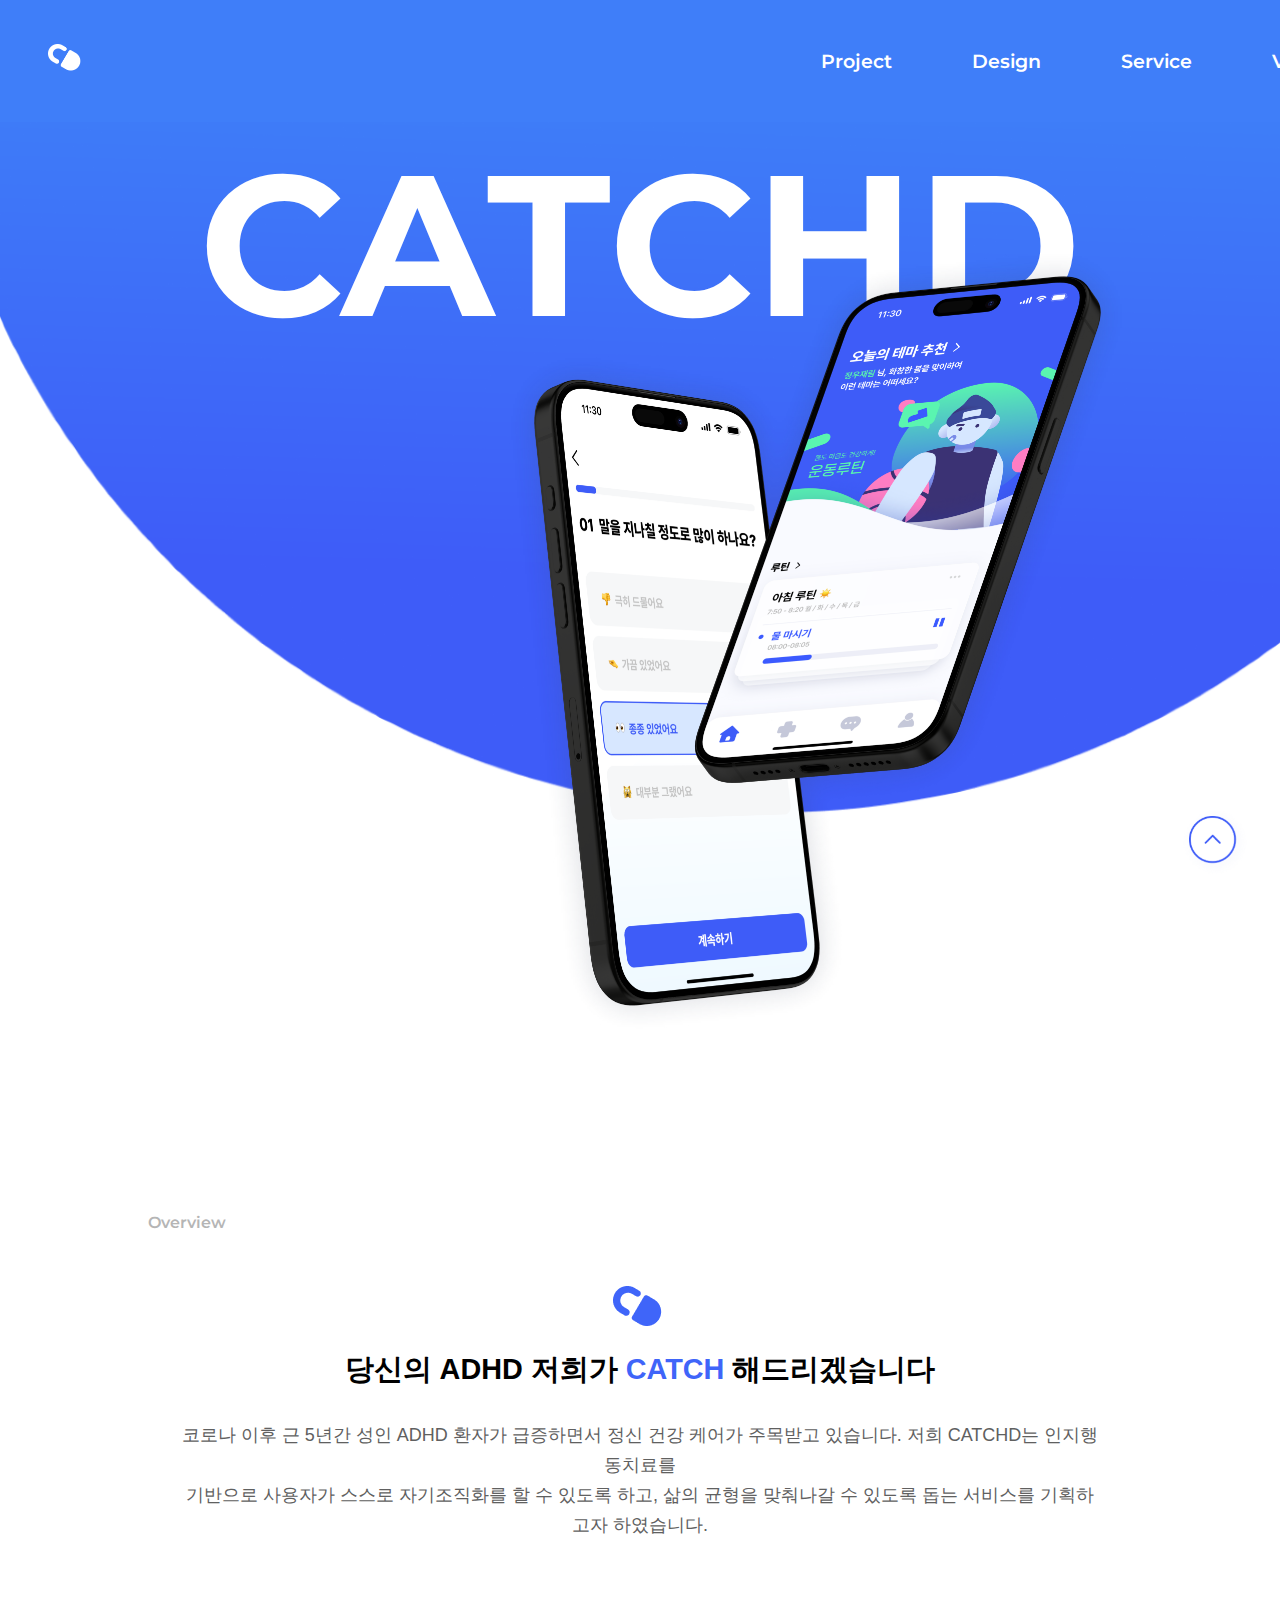
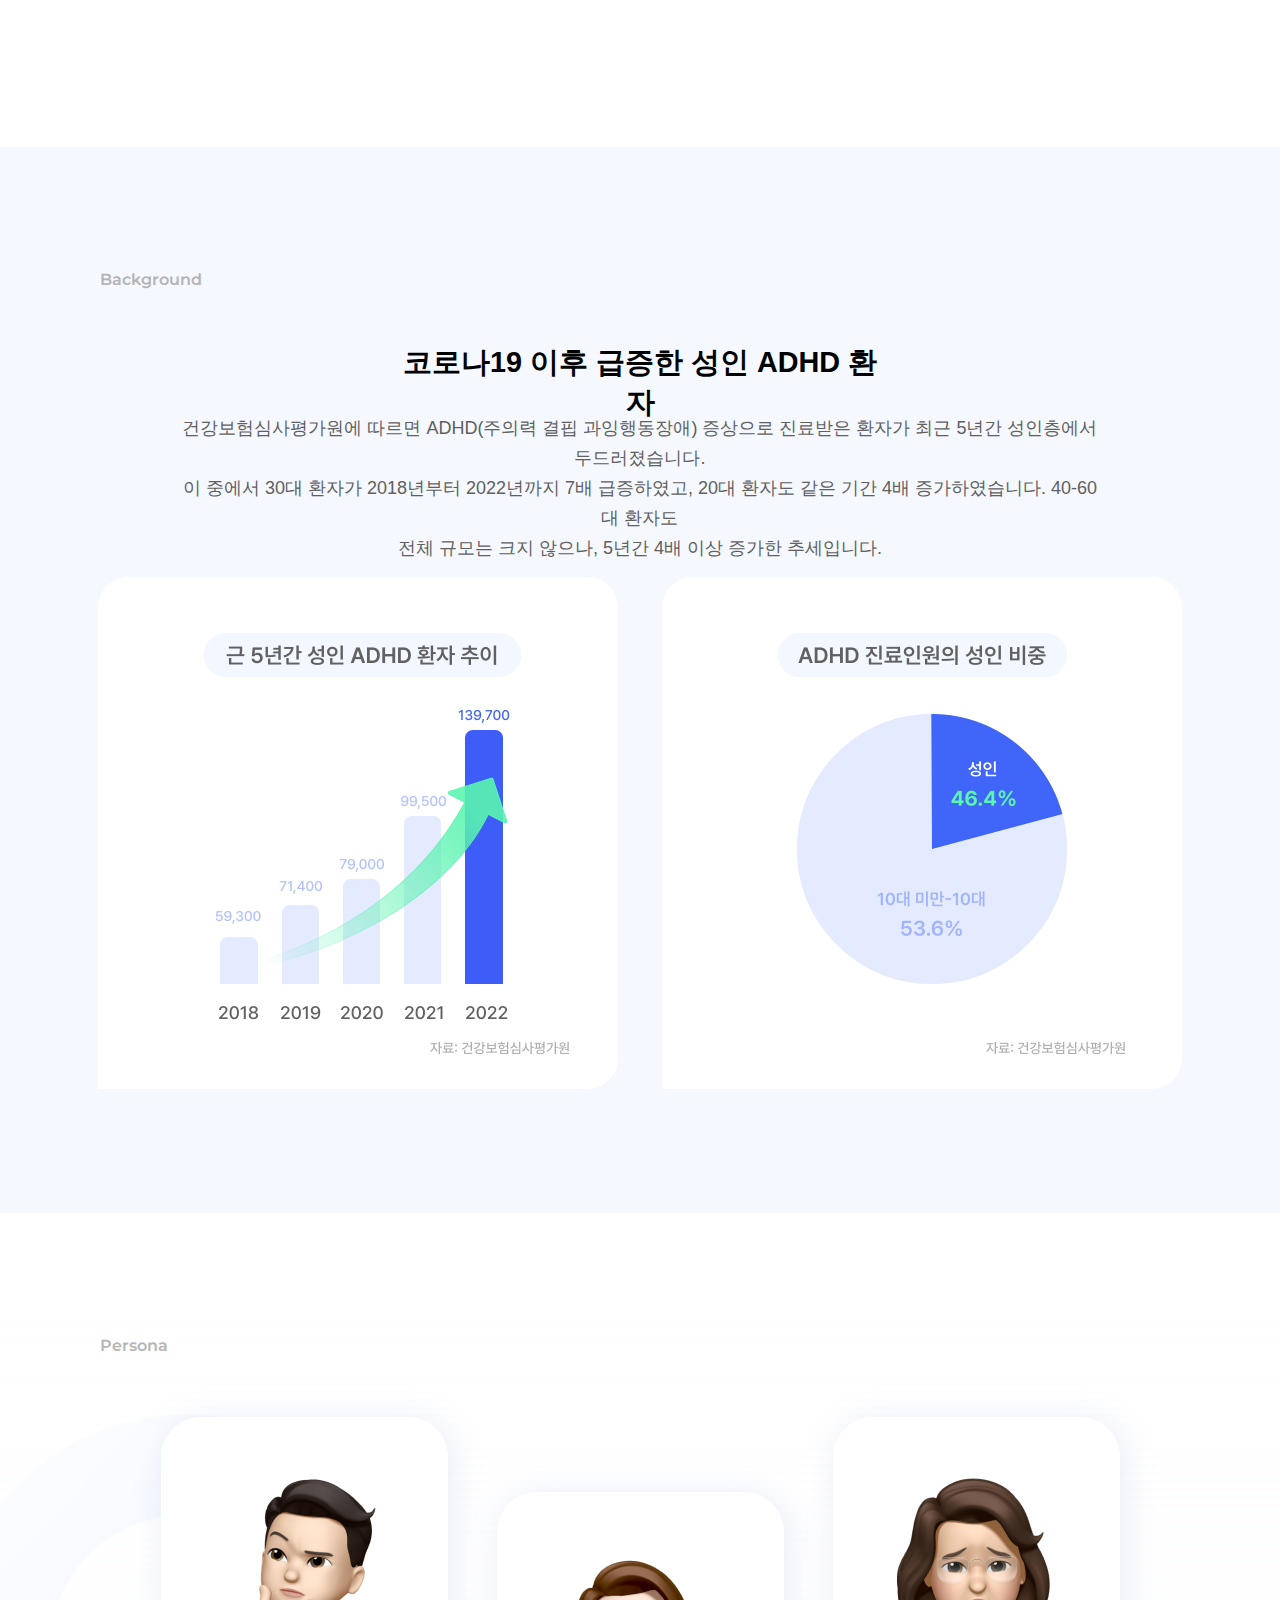
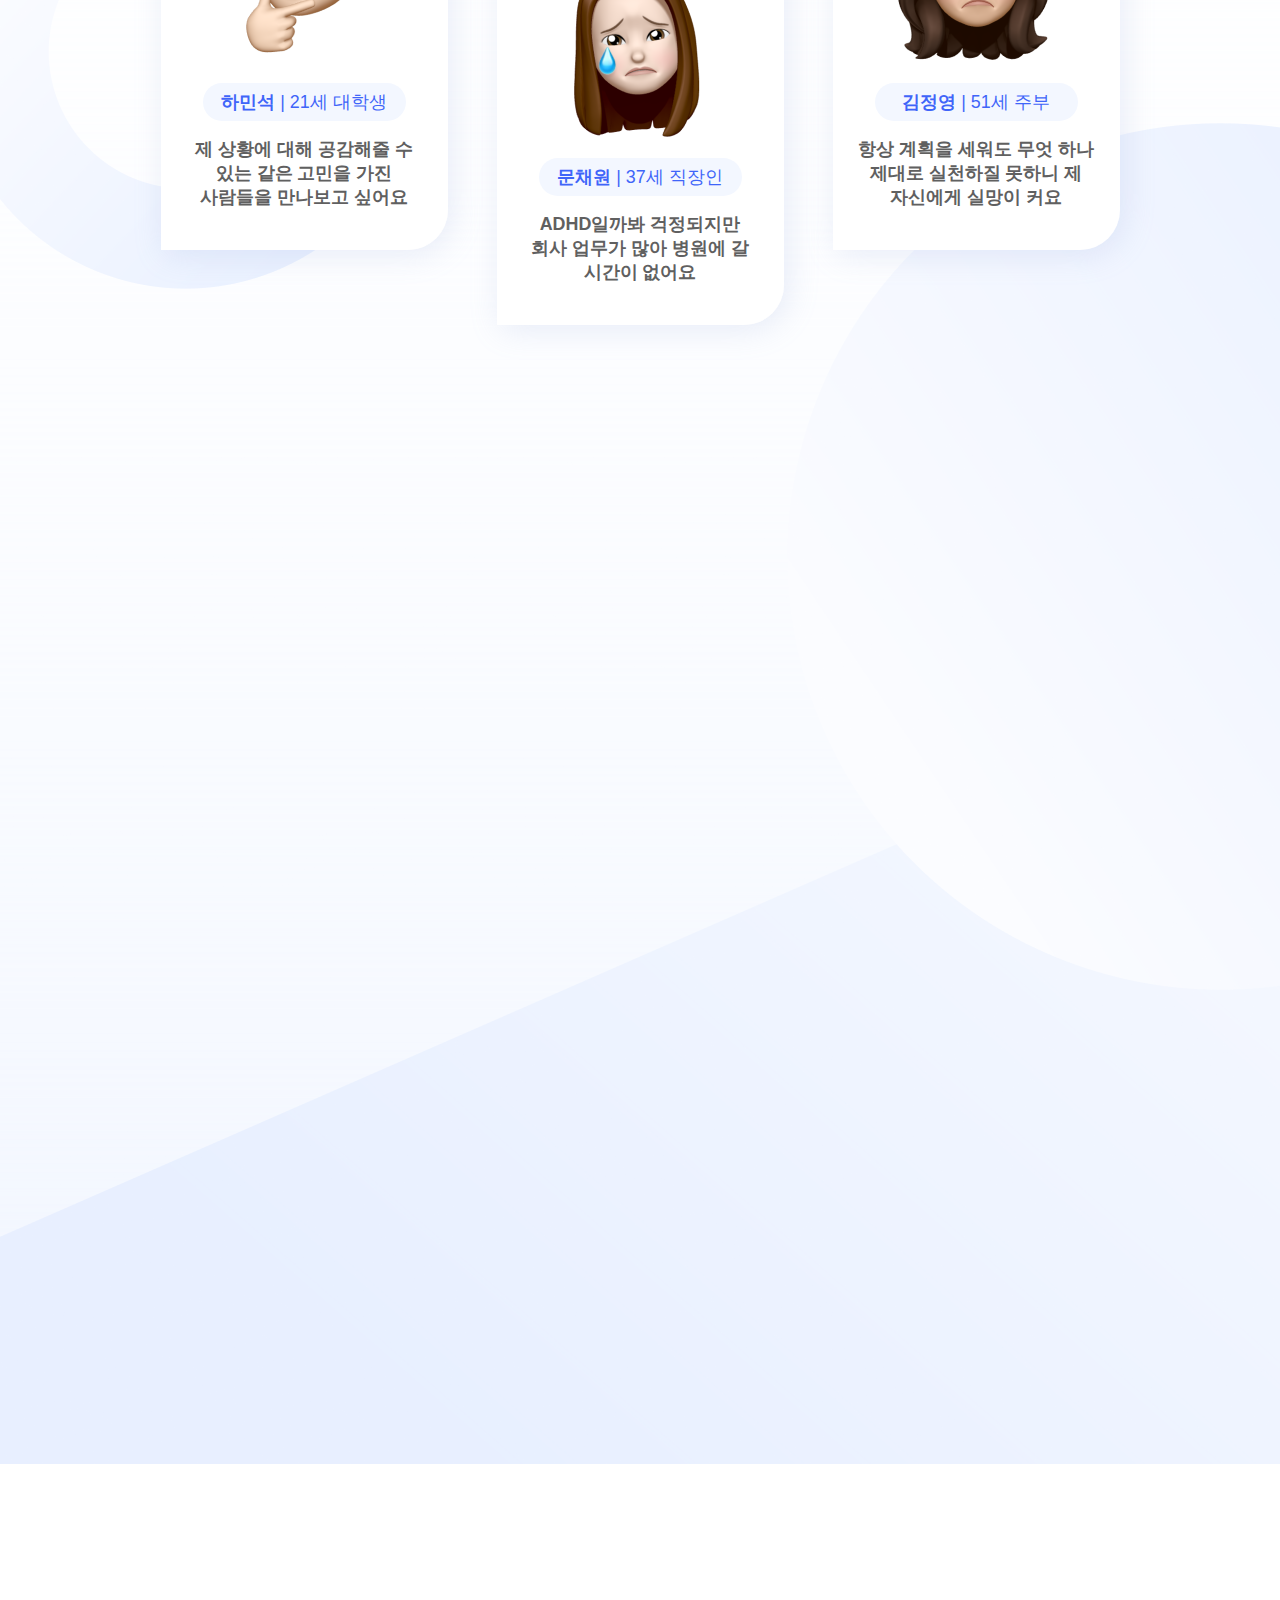
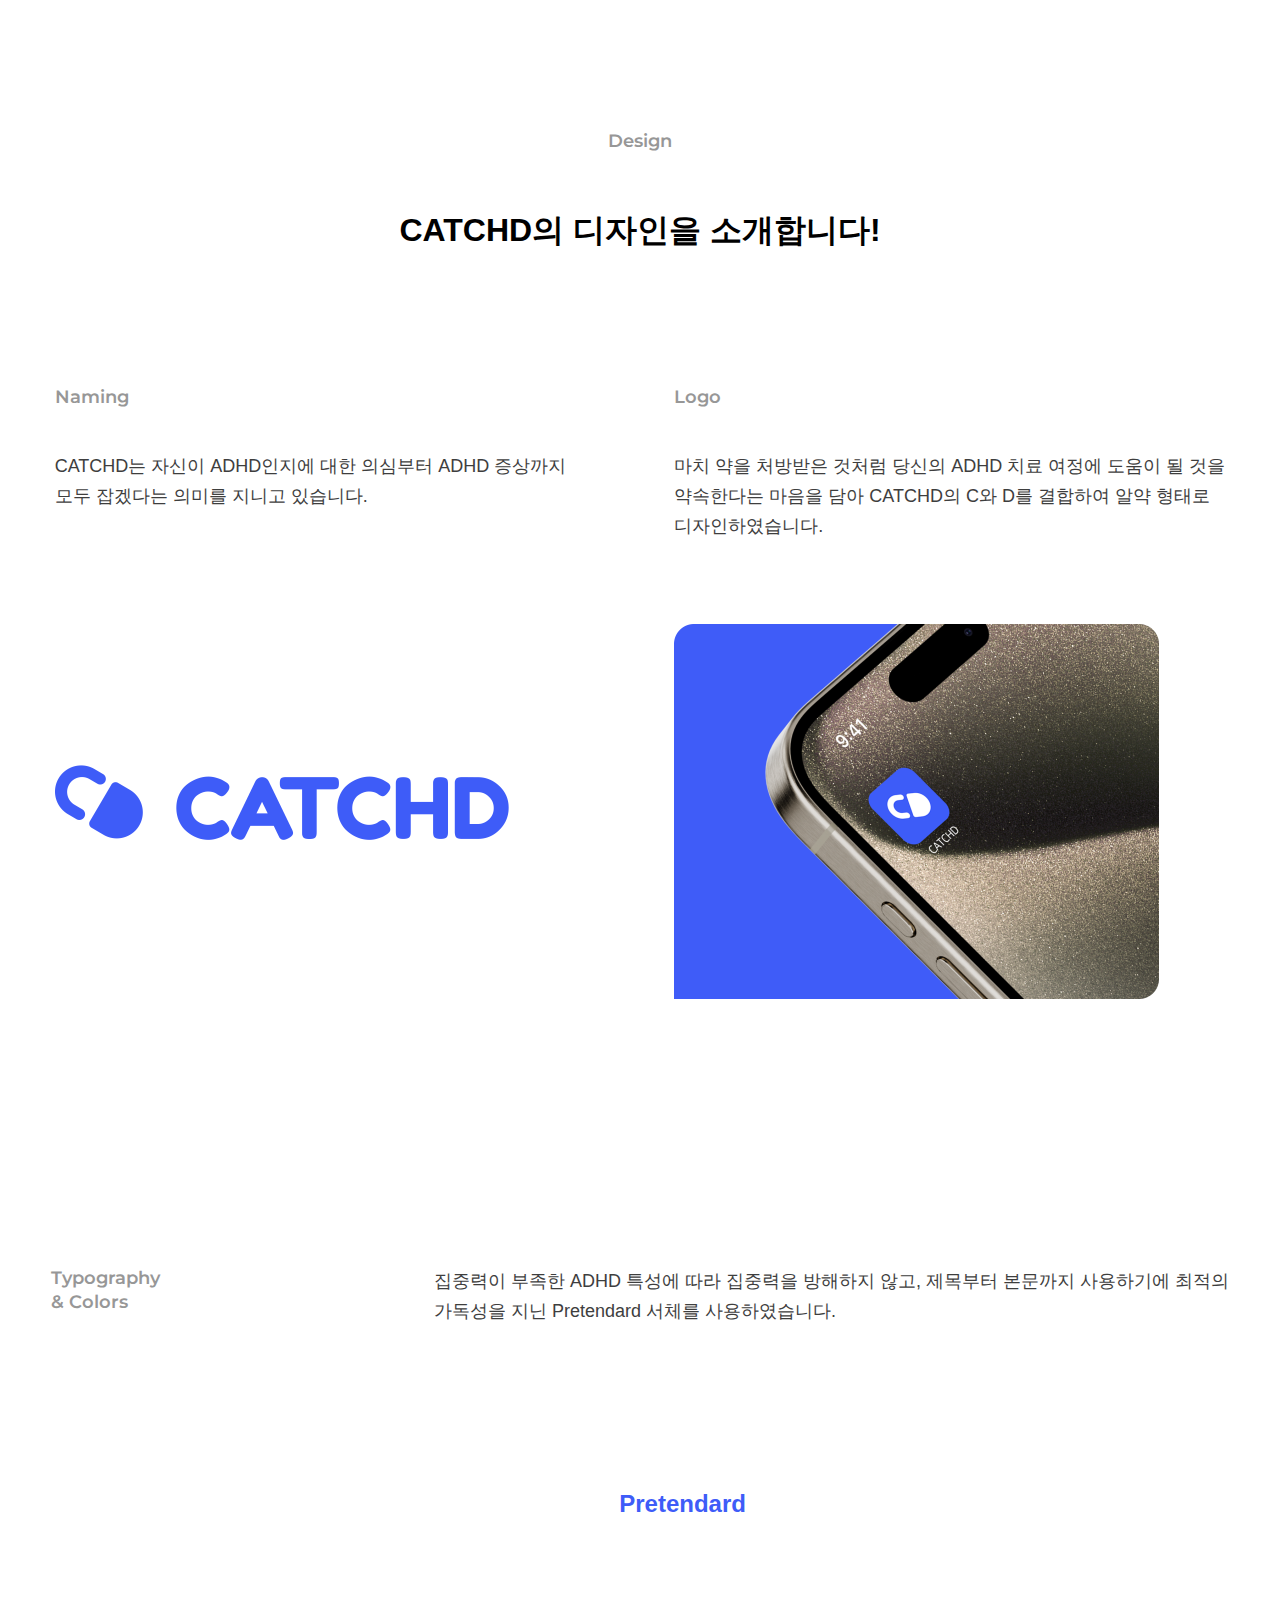
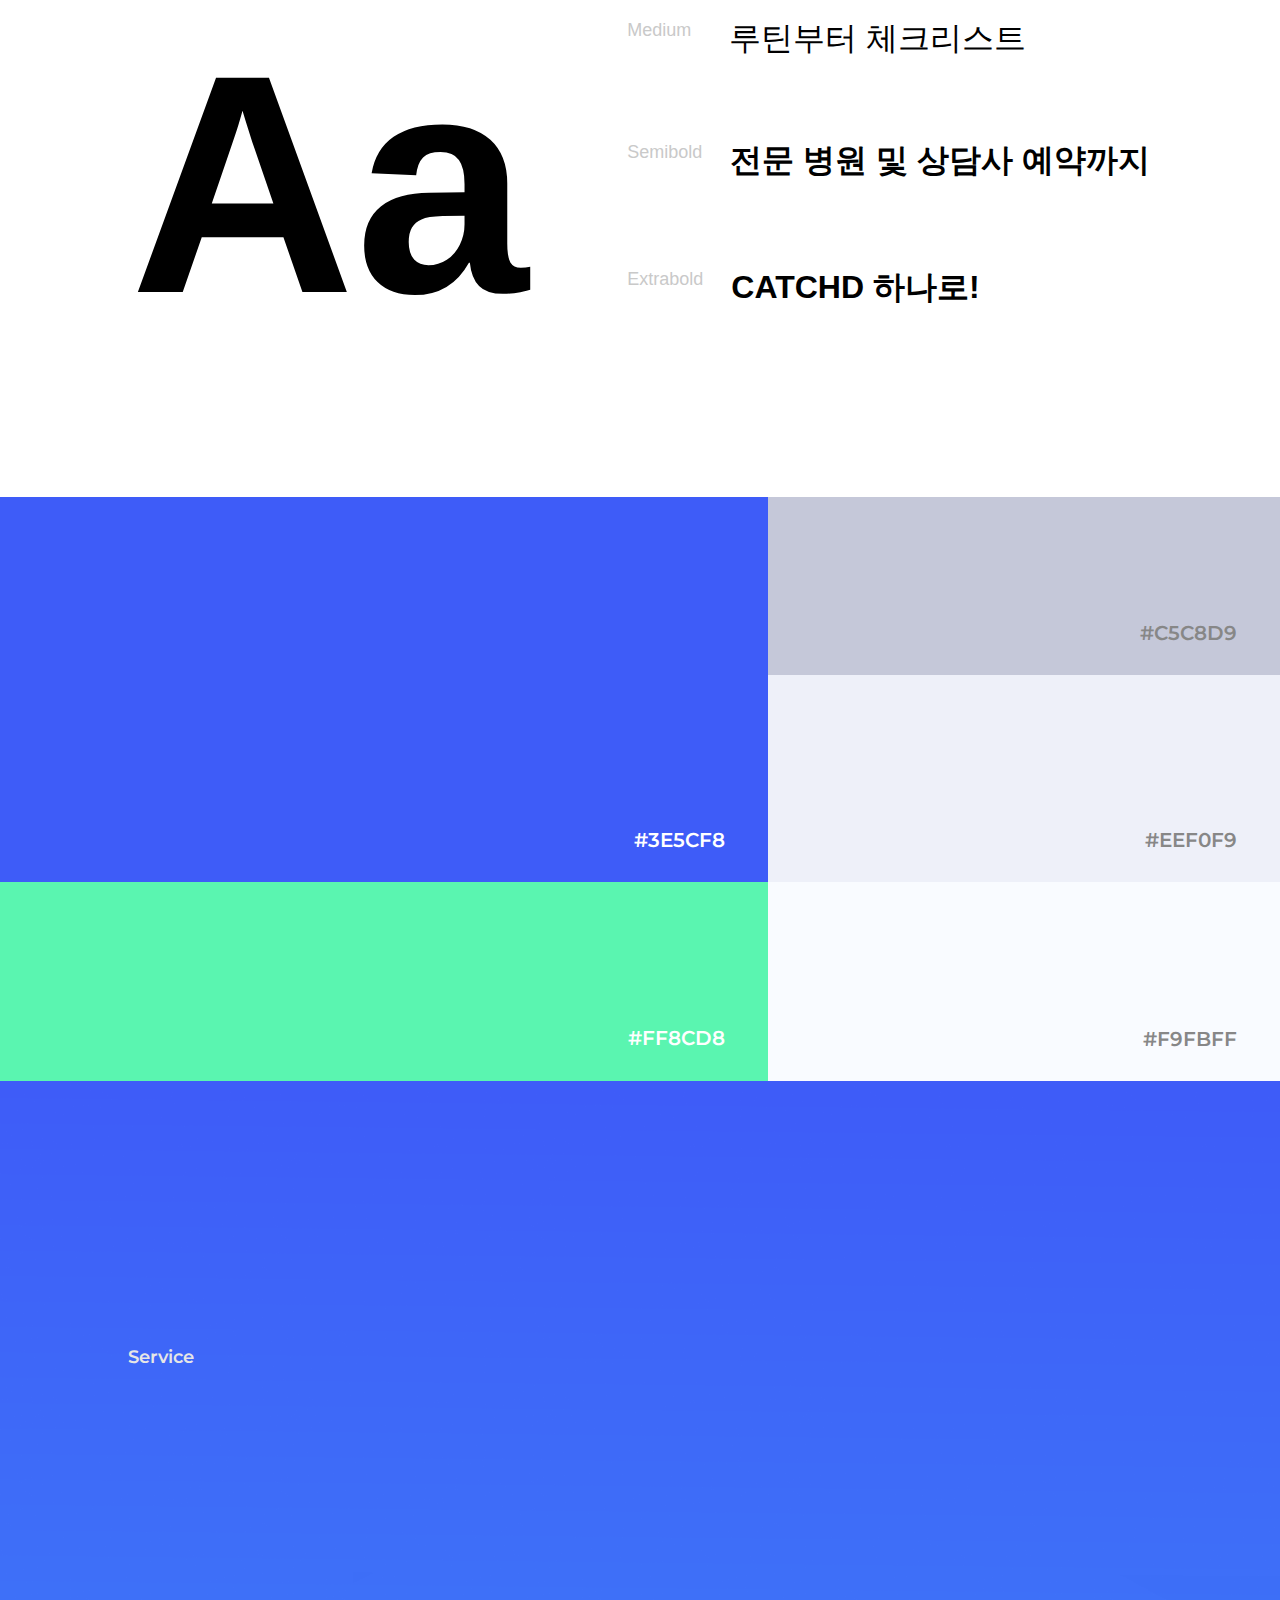
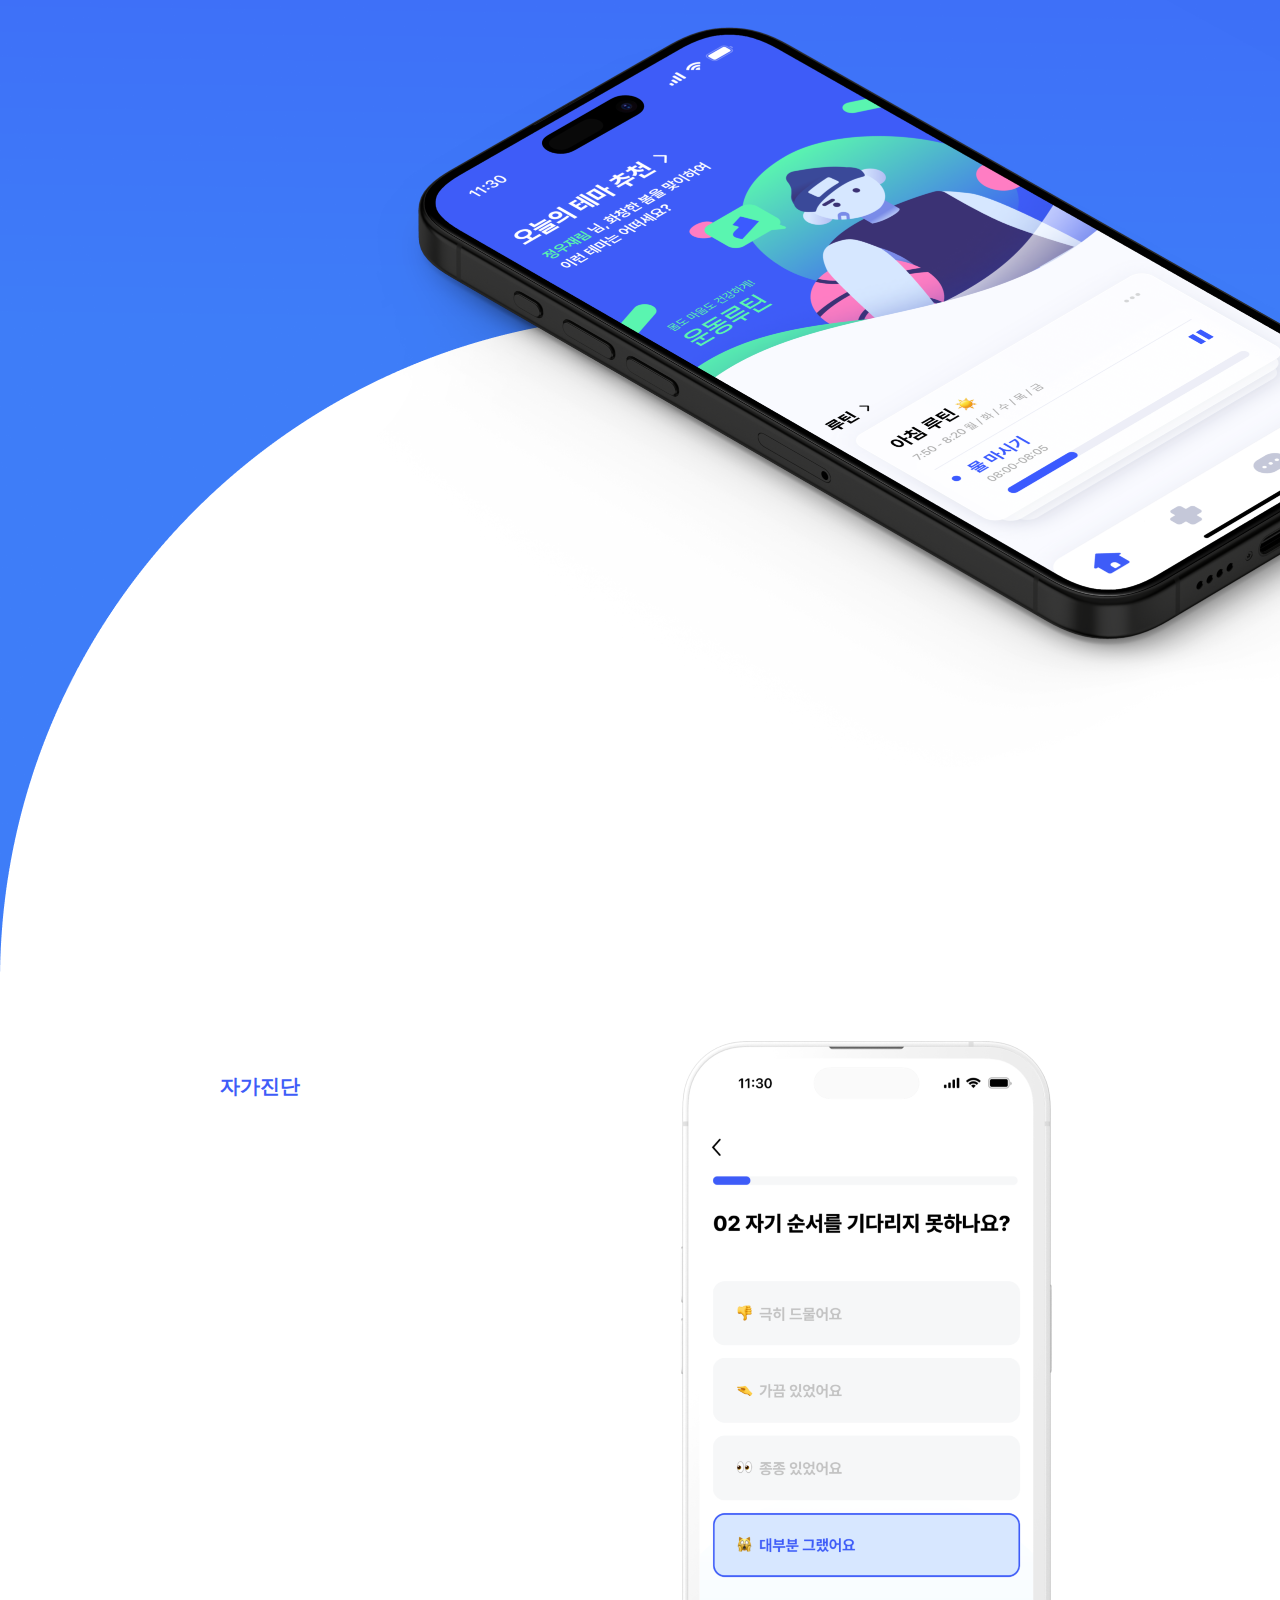
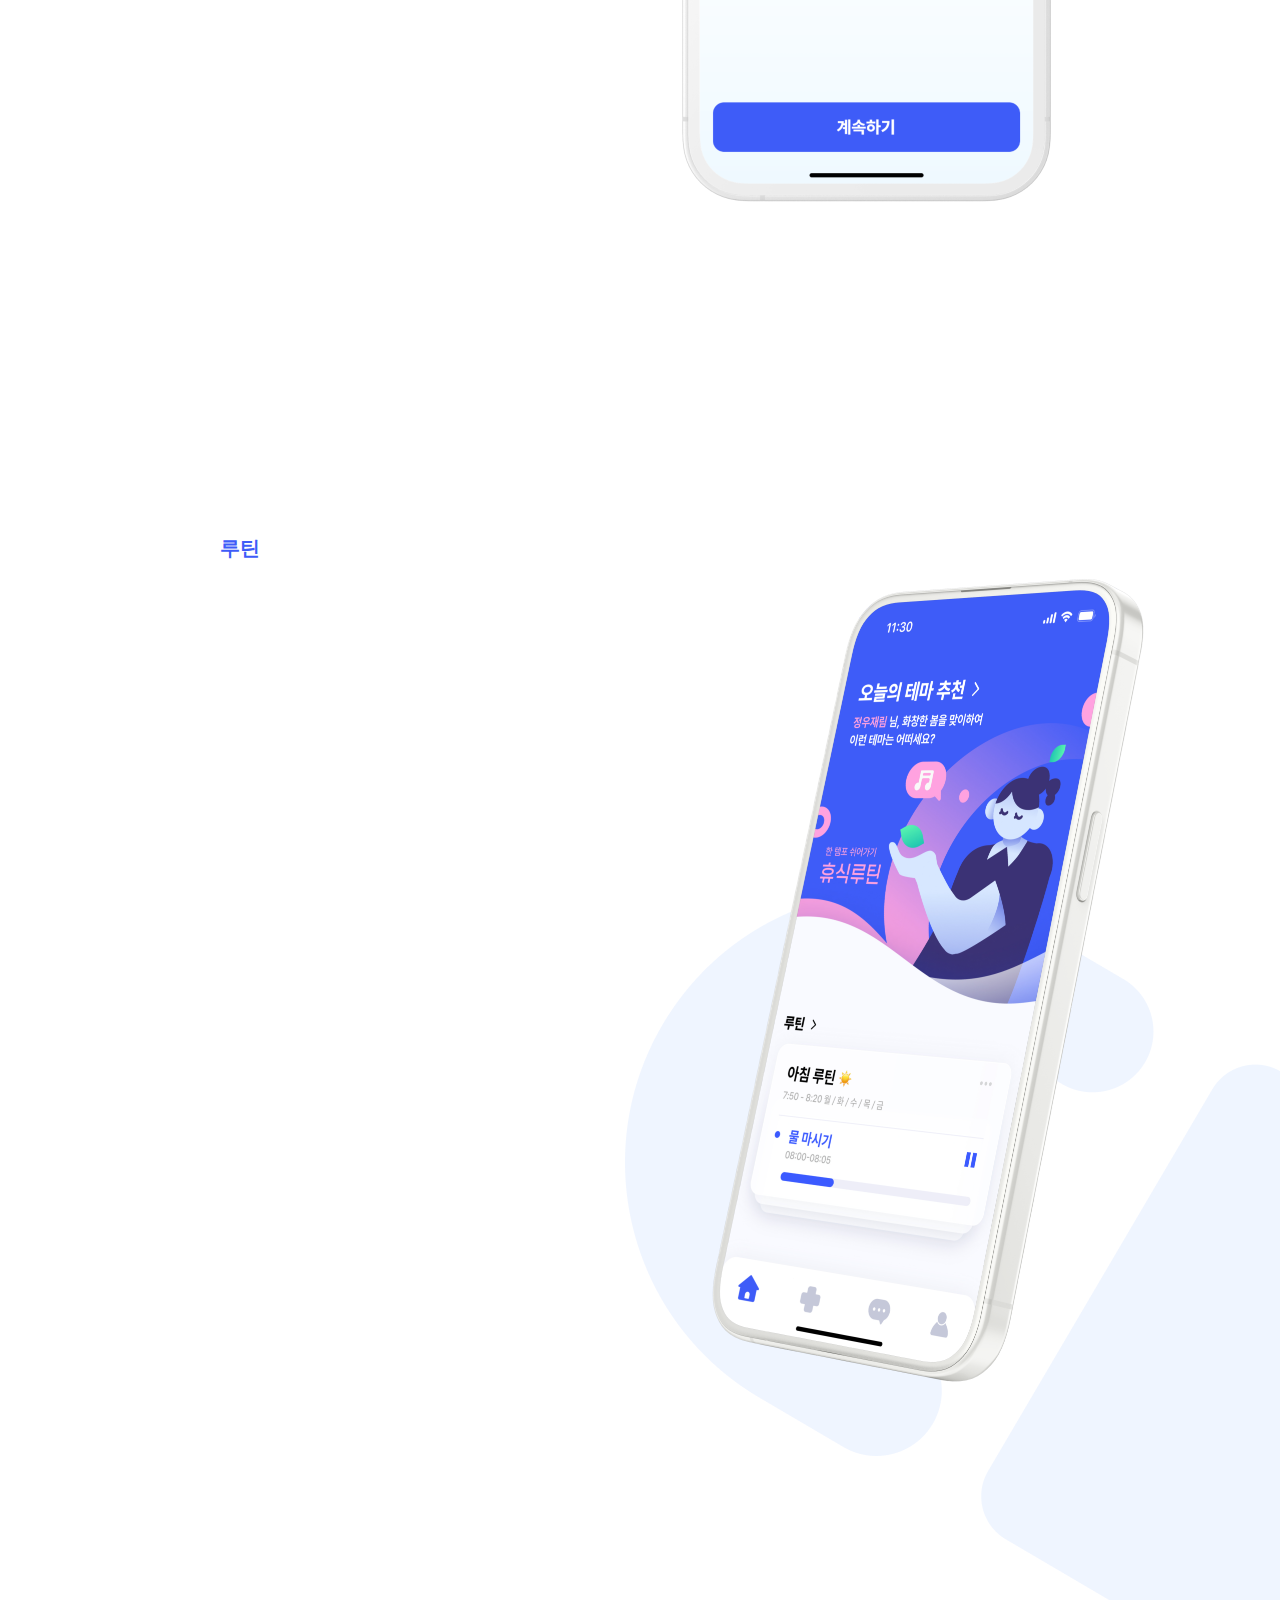
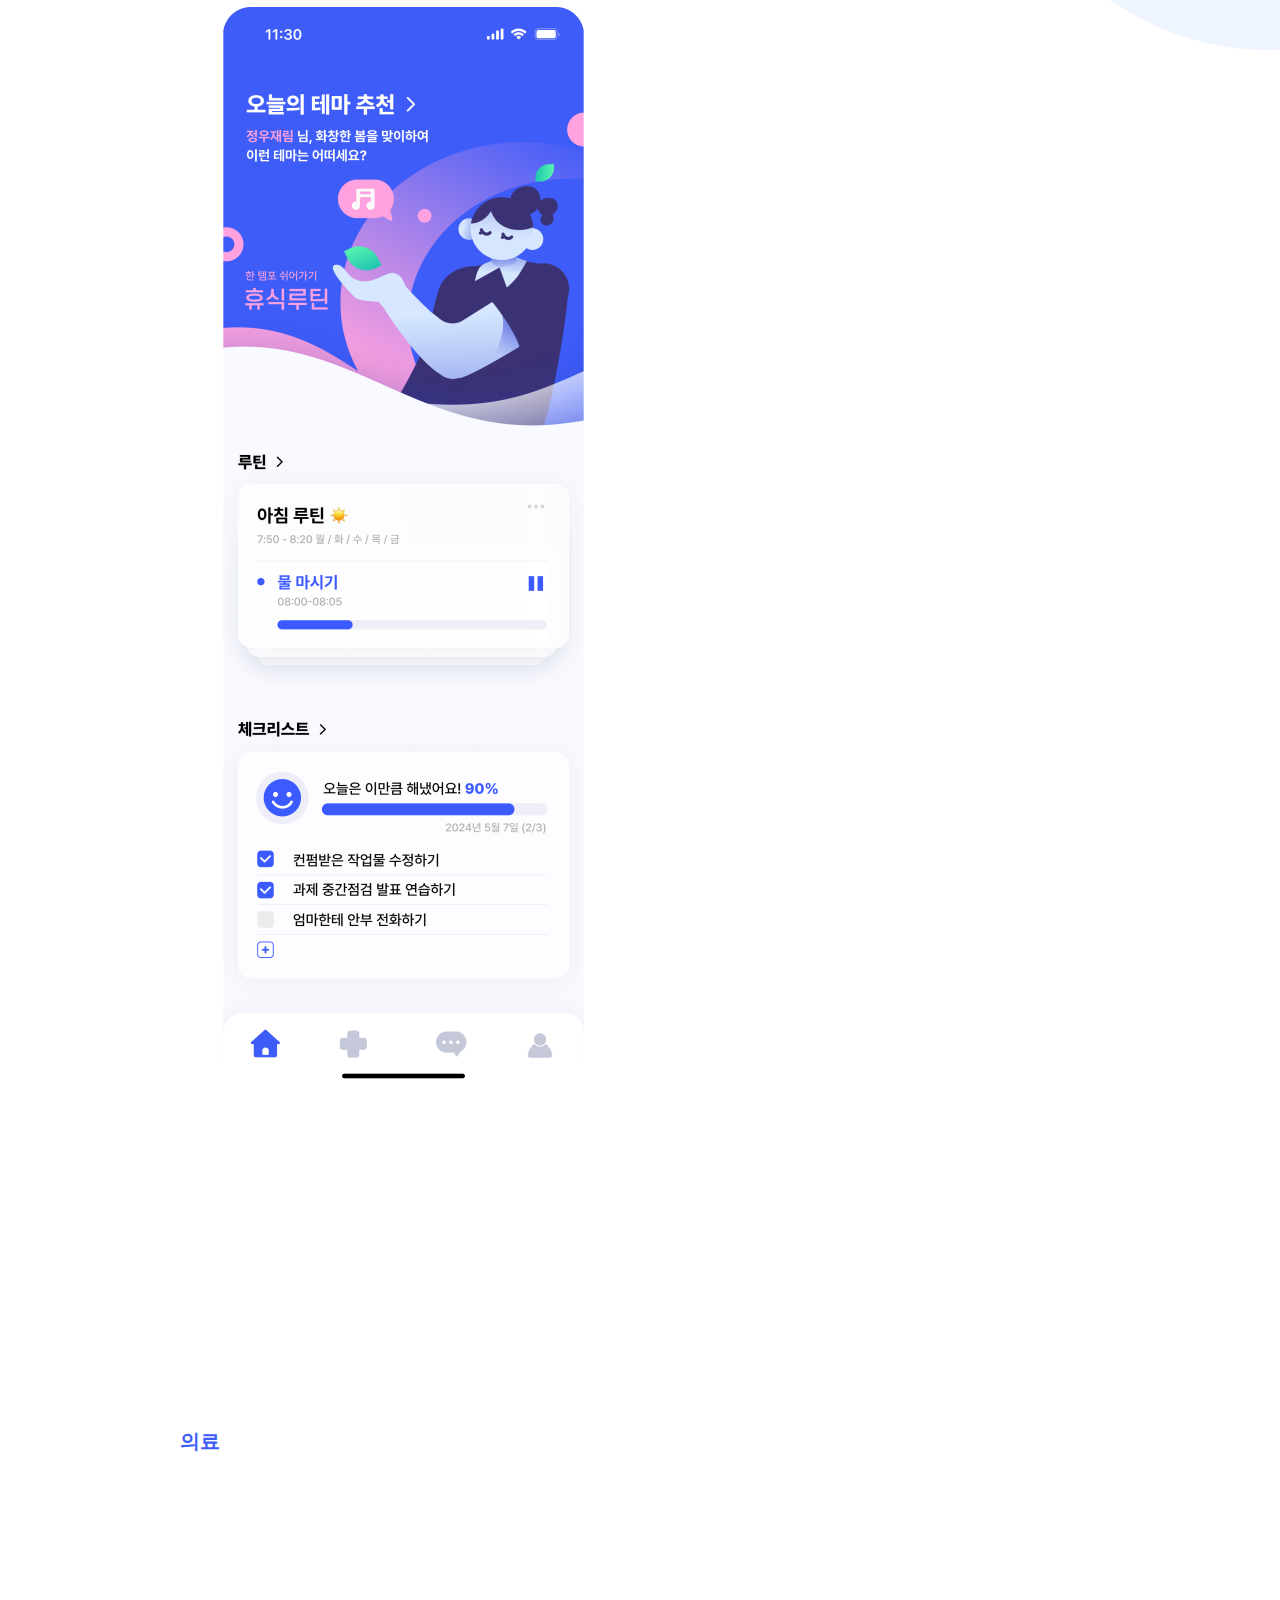
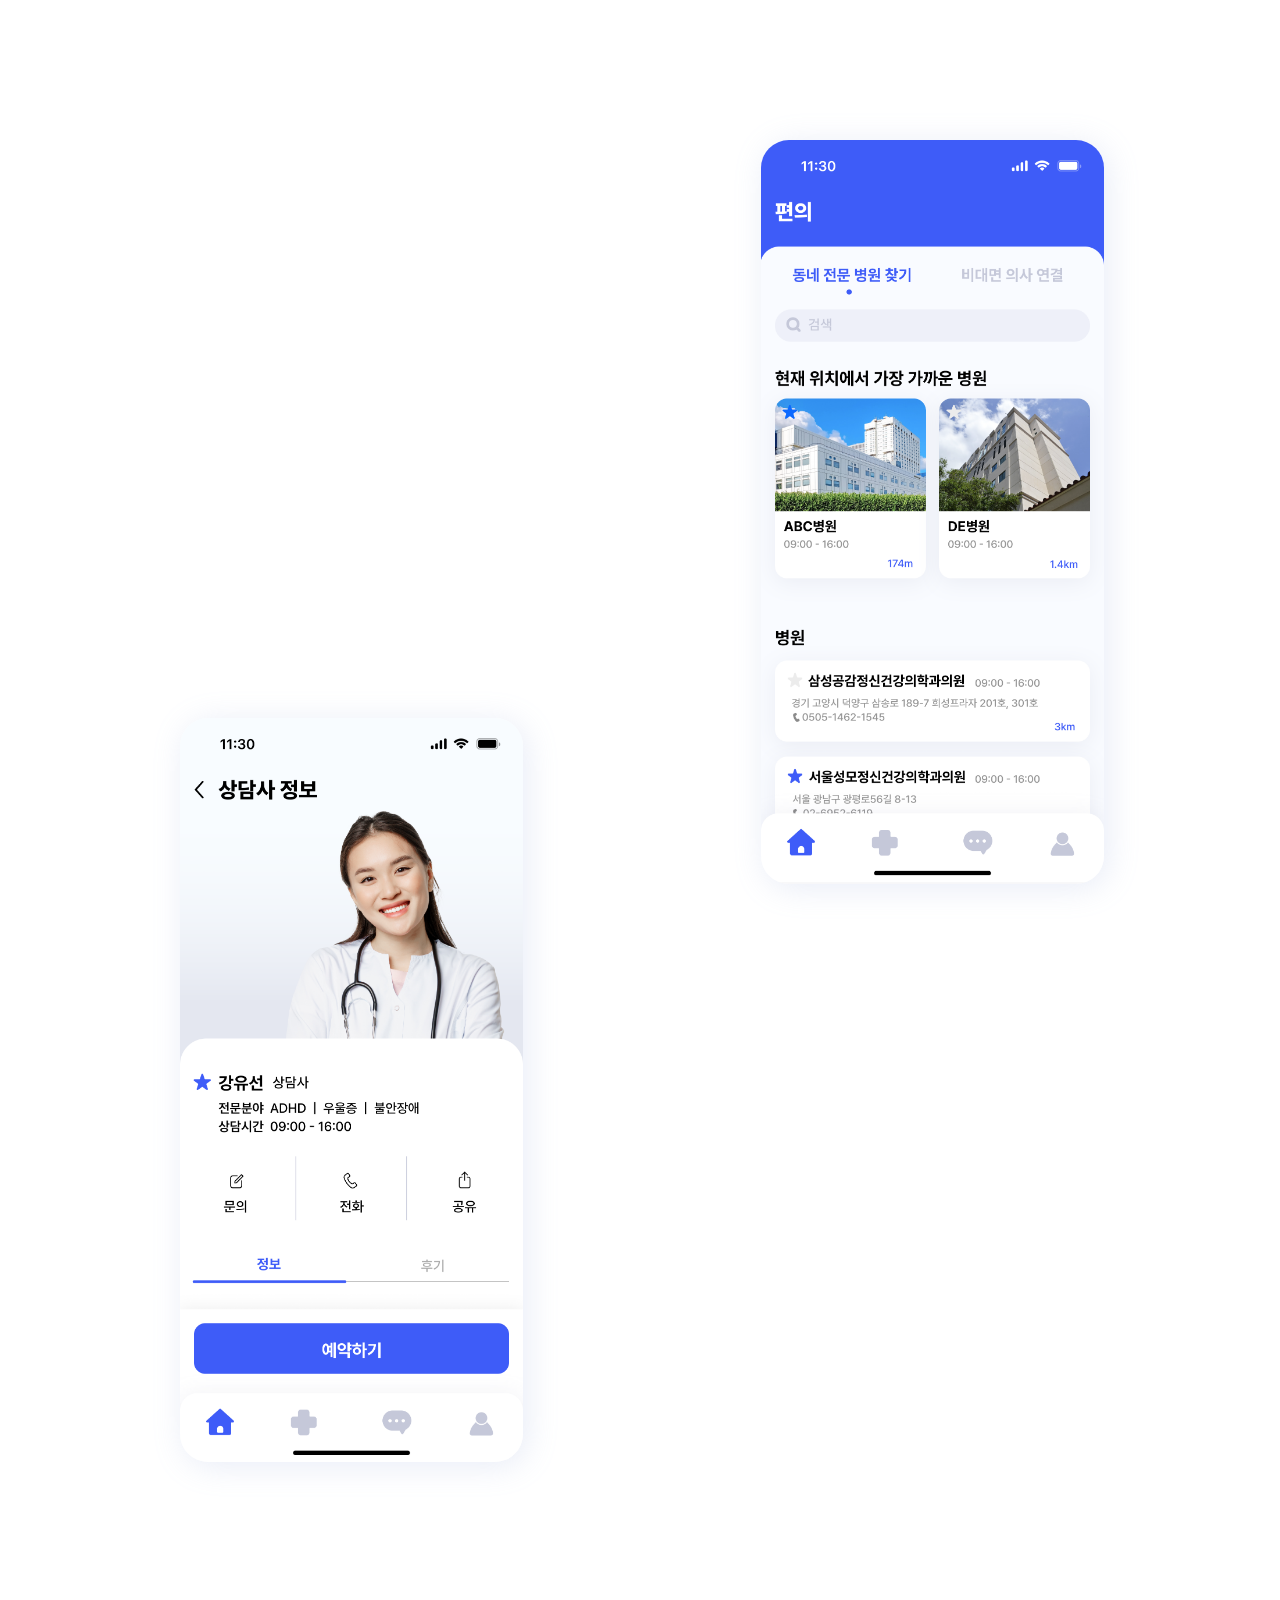
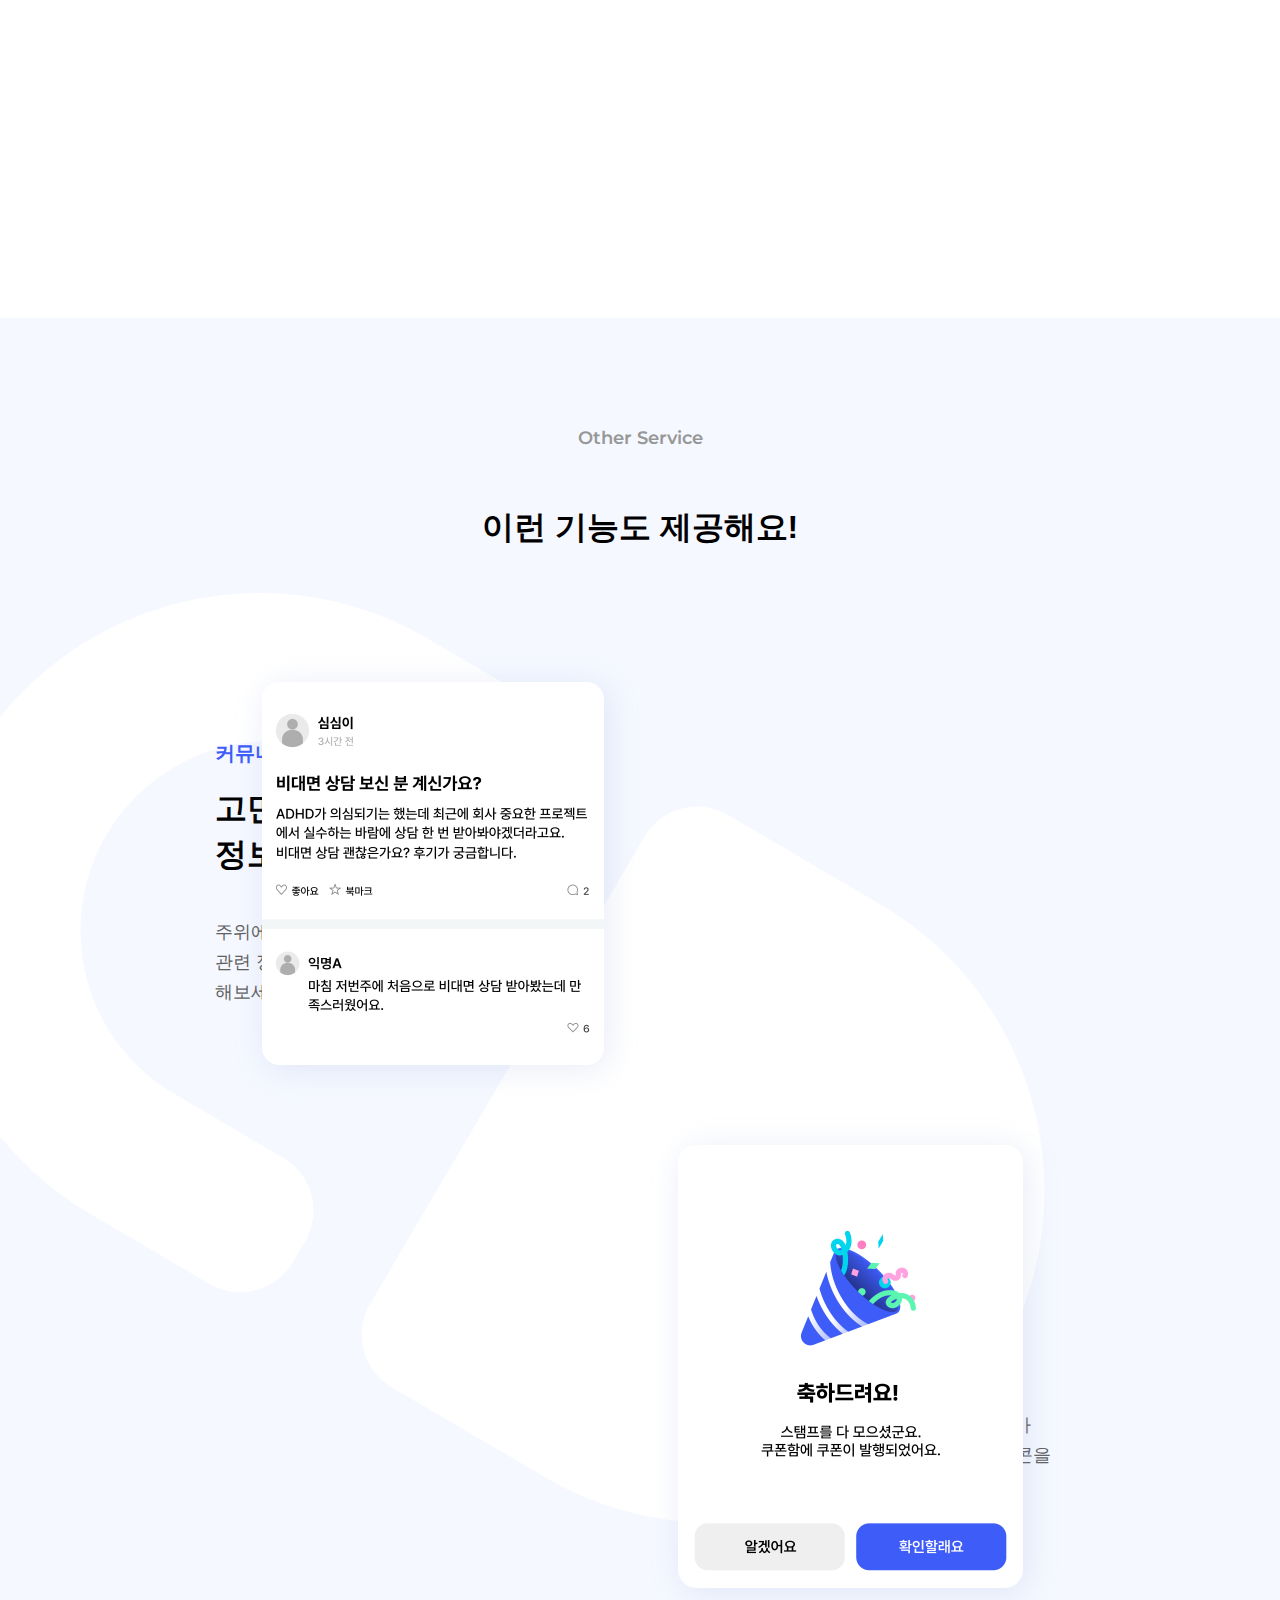
==== index.html @ 85a643d0 "Add files via upload" ====
<!DOCTYPE html>
<html lang="en">
<head>
    <meta charset="UTF-8">
    <title>CATCHD</title>
    <link href="css/general.css" rel="stylesheet"><!--GENERAL-->
    <link href="css/header.css" rel="stylesheet"><!--HEADER-->
    <link href="css/main.css" rel="stylesheet"><!--MAIN-->
    <link href="css/footer.css" rel="stylesheet"><!--FOOTER-->
</head>
<body>
<div id="wrap">
    <!-- HEADER
    ---------------------------------------------------------------------------->
    <header>
        <div id="header_logo">
            <a href="index.html">
                <img class="header_logo" src="img/header/header_logo.png">
            </a>
        </div>
        <nav id="header_nav">
            <ul>
                <li><button class="nav_button">Project</button></li>
                <li><button class="nav_button">Design</button></li>
                <li><button class="nav_button">Service</button></li>
                <li><button id="video_nav" class="nav_button">Video</button></li>
            </ul>
        </nav>
    </header>

    <!-- MAIN
    ---------------------------------------------------------------------------->
    <main>
        <section id="main">
            <h1 id="catchd_title">CATCHD</h1>
            <div id="main_img">
                <img class="mainApp_img" src="img/main/mainApp_img.png">
                <img class="mainImg_1" src="img/main/mainImg_1.png">
                <img class="mainImg_2" src="img/main/mainImg_2.png">
            </div>
            <button class="topScroll">
                <img class="topScrollBtn" src="img/main/topScroll.png">
            </button>
        </section><!--main section-->

        <section id="project" class="nav_section">
            <section class="overview">
                <p class="section_name">Overview</p>
                <article class="overview_contents">
                    <img src="img/project/overview_logo.png">
                    <h3>당신의 ADHD 저희가 <span>CATCH</span>&nbsp;해드리겠습니다</h3>
                    <div class="overview_txt">
                        코로나 이후 근 5년간 성인 ADHD 환자가 급증하면서 정신 건강 케어가 주목받고 있습니다. 저희 CATCHD는 인지행동치료를<br>
                        기반으로 사용자가 스스로 자기조직화를 할 수 있도록 하고, 삶의 균형을 맞춰나갈 수 있도록 돕는 서비스를 기획하고자 하였습니다.
                    </div>
                </article>
            </section><!--overview-->
            <section class="background">
                <p class="section_name">Background</p>
                <article class="background_contents">
                    <h3>코로나19 이후 급증한 성인 ADHD 환자</h3>
                    <div class="background_txt">
                        건강보험심사평가원에 따르면 ADHD(주의력 결핍 과잉행동장애) 증상으로 진료받은 환자가 최근 5년간 성인층에서 두드러졌습니다.<br>
                        이 중에서 30대 환자가 2018년부터 2022년까지 7배 급증하였고, 20대 환자도 같은 기간 4배 증가하였습니다. 40-60대 환자도<br>
                        전체 규모는 크지 않으나, 5년간 4배 이상 증가한 추세입니다.
                    </div>
                    <div class="background_images">
                        <img src="img/project/backgroundImg_1.png">
                        <img src="img/project/backgroundImg_2.png">
                    </div>
                </article>
            </section><!--background-->
            <section class="persona">
                <p class="section_name">Persona</p>
                <div class="persona_contents">
                    <article class="profile">
                        <div class="haminseok">
                            <img src="img/project/haminseok.png">
                            <p class="profile_name">
                                <span>하민석</span>&nbsp;| 21세 대학생
                            </p>
                            <p class="worries">
                                제 상황에 대해 공감해줄 수<br>
                                있는 같은 고민을 가진<br>
                                사람들을 만나보고 싶어요
                            </p>
                        </div>
                        <div class="moonchaewon">
                            <img src="img/project/moonchaewon.png">
                            <p class="profile_name">
                                <span>문채원</span>&nbsp;| 37세 직장인
                            </p>
                            <p class="worries">
                                ADHD일까봐 걱정되지만<br>
                                회사 업무가 많아 병원에 갈<br>
                                시간이 없어요
                            </p>
                        </div>
                        <div class="kimjeongyoung">
                            <img src="img/project/kimjeongyoung.png">
                            <p class="profile_name">
                                <span>김정영</span>&nbsp;| 51세 주부
                            </p>
                            <p class="worries">
                                항상 계획을 세워도 무엇 하나<br>
                                제대로 실천하질 못하니 제<br>
                                자신에게 실망이 커요
                            </p>
                        </div>
                    </article>
                    <img class="persona_line" src="img/project/persona_line.png">
                    <article class="conclusion">
                        <div class="needs">
                            <span>Needs</span>
                            <p>
                                ADHD일까 걱정되지만<br>
                                병원에 방문해 정확한 진단과<br>
                                케어할 시간이 부족해서<br>
                                곤란해요
                            </p>
                        </div>
                        <div class="insight">
                            <span>Insight</span>
                            <p>
                                인지행동치료를 통해<br>
                                증상 개선에 도움이 되는<br>
                                정신건강 케어 맞춤형<br>
                                서비스를 원해요
                            </p>
                        </div>
                        <div class="benefit">
                            <span>Benefit</span>
                            <p>
                                나만의 루틴과 인지행동치료,<br>
                                증상 개선을 위한<br>
                                다양한 서비스와 편의 기능을<br>
                                제공받고 싶어요
                            </p>
                        </div>
                    </article>
                </div>
            </section><!--persona-->
        </section><!--project section-->

        <section id="design" class="nav_section">
            <section class="naming_logo">
                <article class="design_title">
                    <span>Design</span>
                    <h3>CATCHD의 디자인을 소개합니다!</h3>
                </article>
                <div class="namingLogo_contents">
                    <article class="naming">
                        <span>Naming</span>
                        <p>
                            CATCHD는 자신이 ADHD인지에 대한 의심부터 ADHD 증상까지<br>
                            모두 잡겠다는 의미를 지니고 있습니다.
                        </p>
                        <img src="img/design/namingLogo.png">
                    </article>
                    <article class="logo">
                        <span>Logo</span>
                        <p>
                            마치 약을 처방받은 것처럼 당신의 ADHD 치료 여정에 도움이 될 것을<br>
                            약속한다는 마음을 담아 CATCHD의 C와 D를 결합하여 알약 형태로<br>
                            디자인하였습니다.
                        </p>
                        <img src="img/design/appIcon.png">
                    </article>
                </div>
            </section><!--naming_logo-->
            <section class="typo_colors">
                <article class="typo_text">
                    <span>
                        Typography<br>
                        & Colors
                    </span>
                    <p>
                        집중력이 부족한 ADHD 특성에 따라 집중력을 방해하지 않고, 제목부터 본문까지 사용하기에 최적의<br>
                        가독성을 지닌 Pretendard 서체를 사용하였습니다.
                    </p>
                </article>
                <article class="typo">
                    <div class="boldFont">Aa</div>
                    <div class="pretendardFont">
                        <span>Pretendard</span>
                        <ul class="pretendard_weight">
                            <li class="medium">
                                <span class="fontWeight">Medium</span>
                                <p>루틴부터 체크리스트</p>
                            </li>
                            <li class="semiBold">
                                <span class="fontWeight">Semibold</span>
                                <p>전문 병원 및 상담사 예약까지</p>
                            </li>
                            <li class="extraBold">
                                <span class="fontWeight">Extrabold</span>
                                <p>CATCHD 하나로!</p>
                            </li>
                        </ul>
                    </div>
                </article>
                <article class="colors">
                    <div class="left_contents">
                        <div class="blue">
                            <div class="colors_text">
                                집중력을<br>
                                향상시키는
                            </div>
                            <p>#3E5CF8</p>
                        </div>
                        <div class="mint">
                            <div class="colors_text">
                                안정감을<br>
                                주는
                            </div>
                            <p>#FF8CD8</p>
                        </div>
                    </div>
                    <div class="right_contents">
                        <div class="gray"><p>#C5C8D9</p></div>
                        <div class="lightgray"><p>#EEF0F9</p></div>
                        <div class="white"><p>#F9FBFF</p></div>
                    </div>
                </article>
            </section><!--typo_color-->
        </section><!--design section-->

        <section id="service" class="nav_section">
            <section class="service_main">
                <article class="serviceMain_text">
                    <span>Service</span>
                    <h3>
                        ADHD 치료의 여정,<br>
                        CATCHD와 함께해요!
                    </h3>
                    <p>
                        CATCHD와 함께라면 더욱 꼼꼼하고 성취감 있는 나날들을 보낼 수<br>
                        있어요. 커뮤니티를 통해 소통하며 고민거리와 정보도 공유해보세요.
                    </p>
                </article>
                <div class="serviceMain_phone">
                    <img class="routine_div" src="img/service/routine.png">
                    <img class="todo_div" src="img/service/todo.png">
                    <img class="concept_div" src="img/service/concept.png">
                    <img class="service_phone" src="img/service/phone.png">
                </div>
                <!--백그라운드 흰 반원 제거-->
                <!-- <img class="secviceMain_bg" src="img/service/serviceMain_bg.png">-->
            </section><!--service_main-->

            <section class="self_diagnosis">
                <article class="diagnosis_text">
                    <span>자가진단</span>
                    <h3>
                        자가진단을 통해<br>
                        ADHD 정도를 파악할 수 있어요!
                    </h3>
                    <p>
                        병원에 방문할 시간도 없고, 꽉 찬 병원 예약도 걱정되셨나요?<br>
                        CATCHD에서 ADHD 자가진단을 진행하여 나의 ADHD 정도를<br>
                        파악할 수 있어요.
                    </p>
                </article>
                <div class="diagnosis_contents">
                    <article class="dContents_text">
                        <span>자가진단</span>
                        <p>
                            보건소에서 제공하는 ADHD 진단 문항을<br>
                            통하여 ADHD를 자가진단해보세요
                        </p>
                    </article>
                    <img class="d_line" src="img/service/diagnosis_line.png">
                    <img class="d_phone" src="img/service/diagnosis_phone.png">
                </div>
            </section><!--self_diagnosis-->

            <section class="routine">
                <div class="routine_info">
                    <article class="routine_text">
                        <span>루틴</span>
                        <h3>
                            테마별로 루틴을<br>
                            형성할 수 있어요!
                        </h3>
                        <p>
                            CATCHD가 추천하는 테마별 루틴에 따라 해보세요. 루틴을<br>
                            수행함으로써 자기주도적으로 할 수 있는 힘이 생길 거예요.
                        </p>
                    </article>
                    <img class="routine_phone" src="img/service/routine_phone.png">
                </div>
                <div class="routine_contents">
                    <div class="routine_img">
                        <img class="rest_screen" src="img/service/rest_screen.png">
                        <div class="slider">
                            <img  class="slide" src="img/service/pet.png">
                            <img  class="slide" src="img/service/rest.png">
                            <img  class="slide" src="img/service/exercise.png">
                            <img  class="slide" src="img/service/clean.png">
                            <img  class="slide" src="img/service/beauty.png">
                        </div>
                    </div>
                    <div class="check">
                        <img class="routine_line" src="img/service/routine_line.png">
                        <article class="check_text">
                            <span>루틴 체크</span>
                            <p>
                                현재 진행 중인 루틴과 진행 시간을<br>
                                한눈에 파악할 수 있어요
                            </p>
                        </article>
                    </div>
                    <div class="checklist">
                        <img class="routine_line" src="img/service/routine_line.png">
                        <article class="checklist_text">
                            <span>체크리스트</span>
                            <p>
                                체크리스트를 이용하여 해야할 일을<br>
                                잊지 않고 할 수 있어요
                            </p>
                        </article>
                    </div>
                </div>
            </section><!--routine-->

            <section class="medical">
                <article class="medical_text">
                    <span>의료</span>
                    <h3>
                        ADHD 전문 병원부터<br>
                        전문 상담사까지
                    </h3>
                    <p>
                        ADHD 전문 병원부터 전문 상담사까지 대면·비대면으로<br>
                        예약하고 진료할 수 있어요.
                    </p>
                </article>
                <div class="hospital">
                    <img class="hospital_img" src="img/service/hospital_img.png">
                    <article class="hospital_text">
                        <span>ADHD 전문 병원</span>
                        <img src="img/service/medical_line1.png">
                        <p>
                            주변에 위치한 ADHD 전문 병원을<br>
                            파악하고 예약까지 한 번에 할 수 있어요
                        </p>
                    </article>
                </div>
                <div class="doctor">
                    <img class="doctor_img" src="img/service/doctor_img.png">
                    <article class="doctor_text">
                        <img src="img/service/medical_line2.png">
                        <div class="doctorText">
                            <span>ADHD 전문 상담사</span>
                            <p>
                                상담사와 대면·비대면으로 예약하고<br>
                                진료받을 수 있어요
                            </p>
                        </div>
                    </article>
                </div>
            </section><!--medical-->

            <section class="other">
                <article class="other_title">
                    <span>Other Service</span>
                    <h3>이런 기능도 제공해요!</h3>
                </article>
                <div class="community">
                    <img src="img/service/community_img.png">
                    <article class="community_text">
                        <span>커뮤니티</span>
                        <h3>
                            고민부터<br>
                            정보 공유까지
                        </h3>
                        <p>
                            주위에 털어놓기 어려웠던 고민부터 ADHD<br>
                            관련 정보까지 커뮤니티 기능을 활용해 공유<br>
                            해보세요.
                        </p>
                    </article>
                </div>
                <div class="coupon">
                    <article class="coupon_text">
                        <span>쿠폰</span>
                        <h3>
                            스탬프를 모으면<br>
                            기프티콘이 쏘옥!
                        </h3>
                        <p>
                            루틴을 1주일씩 꾸준히 달성하면 스탬프가<br>
                            나와요. 스탬프를 10개 다 모으면 기프티콘을<br>
                            증정해드립니다.
                        </p>
                    </article>
                    <img src="img/service/coupon_img.png">
                </div>
            </section><!--other-->
        </section><!--service section-->

        <section id="video" class="nav_section">
            <iframe src="https://www.youtube.com/embed/RlqKxYvZO2s?si=HXkytAZscsyzqJh-" title="YouTube video player" frameborder="0" allow="accelerometer; autoplay; clipboard-write; encrypted-media; gyroscope; picture-in-picture; web-share" referrerpolicy="strict-origin-when-cross-origin" allowfullscreen></iframe>
        </section><!--video section-->

        <section id="download">
            <div class="download_contents">
                <h3>
                    지금 바로<br>
                    사용해보세요!
                </h3>
                <div class="download_button">
                    <p>Download</p>
                    <img src="img/download/arrow.png">
                </div>
            </div>
        </section><!--download section-->
    </main>

    <!-- FOOTER
    ---------------------------------------------------------------------------->
    <footer>
        <section id="footer_main">
            <img class="footer_logo" src="img/footer/footer_logo.png">
            <ul class="team">
                <li class="minseo">
                    DESINER<br>
                    <span>Minseo-Lee</span>
                </li>
                <li class="jeongwon">
                    DESINER<br>
                    <span>Jeongwon-Han</span>
                </li>
                <li class="soeun">
                    PROGRMMER<br>
                    <span>Soeun-Ryu</span>
                </li>
            </ul>
        </section><!--footer_main-->
        <section id="etc">
            <div class="app">
                <div class="apple">
                    <img src="img/footer/apple.png">App Store
                </div>
                <div class="google">
                    <img src="img/footer/google.png">Google Play
                </div>
            </div>
            <div class="footer_line"></div>
            <article class="footer_bottom">
                <div class="copyright">ⓒ CATCHD</div>
                <ul class="helf">
                    <li>도움말</li>
                    <li class="helf_line">|</li>
                    <li>이용약관</li>
                    <li class="helf_line">|</li>
                    <li>개인정보 처리방침</li>
                </ul>
                <div class="sns">
                    <img class="youtube" src="img/footer/youtube.png">
                    <img class="instagram" src="img/footer/instagram.png">
                </div>
            </article>
        </section><!--etc-->
    </footer>
</div>

<script src="scripts/header.js"></script><!--HEADER-->
<script src="scripts/main.js"></script><!--MAIN-->
</body>
</html>
---- css/general.css ----
@charset "UTF-8";
/* import Google Fonts */
@import url('https://fonts.googleapis.com/css2?family=Montserrat:wght@100;200;300;400;500;600;700;800;900&display=swap');
/* Pretendard 폰트 가져오기 */
@import "pretendardFont.css";

/*!**/
/*GENERAL STYLING*/
/*===============================*!*/
/** {*/
/*    margin: 0;*/
/*    padding: 0;*/
/*}*/
/*body {*/
/*    font-family: "pretendard", sans-serif;*/
/*}*/
/*!* Layout *!*/
/*#wrap {*/
/*    min-width: 1280px;*/
/*    width: 100%;*/
/*    margin: 0 auto;*/
/*    padding: 0;*/
/*}*/

/*
GENERAL STYLING
===============================*/
* {
    margin: 0;
    padding: 0;
}
/*
DESKTOP SIZE
===============================*/
@media (min-width: 1280px) and (max-width: 1500px) {
    body {
        font-family: "pretendard", sans-serif;
    }
    /* Layout */
    #wrap {
        min-width: 1280px;
        width: 100%;
        margin: 0 auto;
        padding: 0;
    }
}
---- css/header.css ----
@charset "UTF-8";
/* import Google Fonts */
@import url('https://fonts.googleapis.com/css2?family=Montserrat:wght@100;200;300;400;500;600;700;800;900&display=swap');
/* Pretendard 폰트 가져오기 */
@import "pretendardFont.css";

/*
HEADER
===============================*/
header {
    /*기본 설정*/
    max-width: 1500px;
    min-width: 1280px;
    display: flex;
    justify-content: space-between;
    align-items: center;
    padding: 0 3rem;
    /*디자인*/
    /*width: 100%;*/
    width: auto;
    height: 122px;
    background: #3F7EF9;
    transition: all .5s ease-in-out;
}
.header_logo {
    width: 36px;
    height: 30px;
}
#header_nav ul {
    display: flex;
    list-style-type: none;
}
#header_nav ul li {
    display: inline-block;
    margin-left: 5rem;
}
.nav_button {
    background: none;
    border: none;
    color: #fff;
    font-family: "montserrat", sans-serif;
    font-size: 1.2rem;
    font-weight: 600; /*semi bold*/
    transition: all .4s ease-in-out;
}
.nav_button:hover {
    color: #5AF5B0;
}
/* 헤더 스크롤 이벤트 */
header.scroll1 {
    width: 100%;
    height: 70px;
    background: rgba(62, 123, 242, .9);
    backdrop-filter: blur(5px);
    /* 그라데이션 */
    /*background: linear-gradient(to bottom,*/
    /*    rgba(62, 123, 242, .85) 65%, rgba(62, 123, 242, .75) 70%,*/
    /*    rgba(62, 123, 242, .5) 80%, rgba(62, 123, 242, 0) 100%);*/
    /* 고정 설정 */
    position: fixed;
    /*top: 0;*/
    /*left: 50%;*/
    /*transform: translateX(-50%);*/
    z-index: 1000;
}
header.scroll2 {
    width: 100%;
    height: 70px;
    padding: 0 3rem;
    background: rgba(255, 255, 255, .9);
    backdrop-filter: blur(5px);
    /* 그라데이션 */
    /*background: linear-gradient(to bottom,*/
    /*    rgba(255, 255, 255, .85) 65%, rgba(255, 255, 255, .75) 70%,*/
    /*    rgba(255, 255, 255, .5) 80%, rgba(255, 255, 255, 0) 100%);*/
    /* 고정 설정 */
    position: fixed;
    /*top: 0;*/
    /*left: 50%;*/
    /*transform: translateX(-50%);*/
    z-index: 1000;
}
#header_nav ul.scroll {
    width: 669.54px;
}
.nav_button.scroll {
    color: #3F7EF9;
    font-family: "montserrat", sans-serif;
    font-size: 1.2rem;
    font-weight: 600; /*semi bold*/
}
#video_nav.scroll {
    margin-right: 80px;
}
.nav_button:hover.colorChange {
    color: #5AF5B0;
}

/*
a LINK
===============================*/
a:link, a:visited,
a:hover, a:active {
    color: #fff;
    text-decoration: none;
}
---- css/main.css ----
@charset "UTF-8";
/* import Google Fonts */
@import url('https://fonts.googleapis.com/css2?family=Montserrat:wght@100;200;300;400;500;600;700;800;900&display=swap');
/* Pretendard 폰트 가져오기 */
@import "pretendardFont.css";

/* MAIN CSS */
#main, #catchd_title, #main_img, #service,
#design, #service {
    /*max-width: 1500px;*/
    /*min-width: 1280px;*/
    width: auto;
}

/*
MAIN
=======================================================================================================*/
#main {
    background-image: url("../img/main/mainSection_bg.png");
    background-repeat: no-repeat;
    background-size: cover;
    top: 122px;
    width: auto;
    height: 968px;
    padding: 0 3rem;
}
#main #catchd_title {
    /*기본 설정*/
    display: flex;
    justify-content: center;
    align-items: center;
    text-align: center;
    /*디자인*/
    color: #fff;
    font-family: "montserrat", sans-serif;
    font-size: 200px;
    font-weight: 700; /*bold*/
    /*keyframes*/
    animation: fadeIn 1.8s ease-in-out, float 3s ease-in-out infinite;
}
#main_img {
    display: inline-block;
}
.mainApp_img {
    position: absolute;
    top: 235px;
    left: 410px;
    width: 805px;
    height: 837px;
    z-index: 5;
    /*keyframes*/
    animation: marginUp 1.5s ease-in-out;
}
.mainImg_1 {
    position: absolute;
    top: 618px;
    left: 310px;
    width: 367px;
    height: 159px;
    /*keyframes*/
    opacity: 0;
    overflow: hidden; /* 애니메이션 전 내용이 보이지 않도록 숨김 */
    /*animation: fadeIn 1.3s ease-in-out forwards,*/
    /*    slide1 2s ease-in-out infinite;*/
    /*animation: fadeIn 1.3s ease-in-out forwards,*/
    /*    slide1 1.5s cubic-bezier(.34, .1, 1, 1) infinite;*/
    animation: slide1 1.3s ease-in-out forwards;
}
.mainImg_2 {
    position: absolute;
    top: 710px;
    left: 600px;
    width: 528px;
    height: 190px;
    /*keyframes*/
    opacity: 0;
    overflow: hidden; /* 애니메이션 전 내용이 보이지 않도록 숨김 */
    /*animation: slide2 3s ease-in-out infinite;*/
    /*animation: fadeIn 1.3s ease-in-out forwards,*/
    /*    slide2 2s ease-in-out infinite;*/
    animation: slide2 1.3s ease-in-out forwards;
}
.topScroll {
    background: none;
    border: none;
    position: fixed;
    right: 30px;
    bottom: 20px;
    /*opacity: .3;*/
    z-index: 900;
}
.topScroll img {
    width: 70px;
    height: 70px;
}
/*.topScroll:hover {*/
/*    opacity: 1;*/
/*}*/

/*
PROJECT
============================================================================*/
#project .section_name {
    margin-left: 100px;
    padding-top: 123px;
    color: #979797;
    font-family: "montserrat", sans-serif;
    font-size: 1rem;
    font-weight: 600; /*semi bold*/
    opacity: 70%;
}
#project h3 {
    color: #000;
    font-family: "pretendard", sans-serif;
    font-size: 1.8rem;
    font-weight: 700; /*bold*/
    text-align: center;
}
.overview_contents, .background_contents, .persona_contents {
    display: flex;
    flex-direction: column; /* 세로 나열 */
    align-items: center; /* 세로 중앙 정렬 */
    justify-content: center;
}
/* Overview ===============================*/
#project .overview {
    height: 657px;
    padding: 0 3rem;
}
.overview_contents img {
    margin-top: 54px;
}
.overview_contents h3 {
    width: 591px;
    height: 46px;
    margin-top: 18px;
}
.overview_contents h3 span {
    color: #3F65F9;
}
.overview_txt {
    width: 920px;
    height: 60px;
    margin-top: 24px;
    color: #606060;
    text-align: center;
    line-height: 30px;
    font-family: "pretendard", sans-serif;
    font-size: 18px;
    font-weight: 500; /*medium*/
}
/* Background ===============================*/
#project .background {
    height: 1066px;
    background: #F5F8FF;
}
.background h3 {
    width: 496px;
    height: 46px;
    margin-top: 54px;
}
.background_txt {
    width: 920px;
    height: 90px;
    margin-top: 24px;
    color: #606060;
    text-align: center;
    line-height: 30px;
    font-family: "pretendard", sans-serif;
    font-size: 18px;
    font-weight: 500; /*medium*/
}
.background_images {
    margin-top: 74px;
}
.background_images img:nth-child(2) {
    margin-left: 40px;
}
.background_images img {
    width: 520px;
    height: 512px;
    border-top-left-radius: 30px;
    border-top-right-radius: 30px;
    border-bottom-right-radius: 30px;
}
/* Persona ===============================*/
#project .persona {
    background-image: url("../img/project/persona_bg.png");
    background-repeat: no-repeat;
    background-size: cover;
    width: auto;
    height: 1851px;
}
.profile {
    display: flex;
    margin-top: 62px;
    /*height: 508px;*/
}
.profile img {
    width: 206px;
    height: 206px;
}
.profile div {
    margin-left: 49px;
    width: 287px;
    height: 433px;
    background-image: url("../img/project/profile_bg.png");
    background-repeat: no-repeat;
    background-size: cover;
    display: flex;
    flex-direction: column; /* 세로 나열 */
    align-items: center; /* 세로 중앙 정렬 */
    justify-content: center;
    text-align: center;
    border-top-left-radius: 40px; /* 왼쪽 위 모서리 */
    border-top-right-radius: 40px; /* 오른쪽 위 모서리 */
    border-bottom-right-radius: 40px; /* 오른쪽 아래 모서리 */
    box-shadow: 4px 4px 32px rgba(139, 162, 214, 0.2);
}
.profile div:nth-child(1) {
    margin-left: 0;
}
.profile div:nth-child(2) {
    margin-top: 75px;
}
/* 프로필 호버 시 그림자 */
.profile div:hover {
    border-top-left-radius: 40px; /* 왼쪽 위 모서리 */
    border-top-right-radius: 40px; /* 오른쪽 위 모서리 */
    border-bottom-right-radius: 40px; /* 오른쪽 아래 모서리 */
    box-shadow: 4px 4px 32px rgba(139, 162, 214, 0.56);
}
.profile_name {
    margin-top: 18px;
    display: flex;
    align-items: center;
    justify-content: center;
    width: 203px;
    height: 38px;
    border-radius: 24.5px;
    color: #3F65F9;
    font-family: "pretendard", sans-serif;
    font-size: 17.89px;
    font-weight: 500; /*medium*/
    background: #F3F7FF;
}
.profile_name span {
    font-weight: 700; /*bold*/
}
.worries {
    margin-top: 16px;
    color: #606060;
    font-family: "pretendard", sans-serif;
    font-size: 17.89px;
    font-weight: 600; /*semi bold*/
}
.persona .persona_line {
    margin-top: 54px;
    display: flex;
    align-items: center;
    justify-content: center;
    width: 12px;
    height: 0;
    transition: all .9s ease-in-out;
}
.persona_line.scroll {
    height: 284px;
}
.conclusion {
    margin-top: 83px;
    display: flex;
    align-items: center;
    justify-content: center;
    text-align: center;
    background-image: url("../img/project/conclusion_bg.png");
    background-repeat: no-repeat;
    background-size: cover;
    width: 858px;
    height: 318px;
    color: #fff;
    font-family: "pretendard", sans-serif;
    font-size: 18px;
    font-weight: 500; /*medium*/
    line-height: 30px;
    /* add 스크립트 */
    opacity: 0;
    transition: all .5s ease-in-out;
}
.conclusion.add {
    opacity: 100%;
}
.conclusion span {
    /*padding-bottom: 25px;*/
    color: #5AF5B0;
    font-weight: 600; /*semi bold*/
    line-height: 24px;
}
.conclusion p {
    margin-top: 10px;
}
.needs {
    margin-right: 84px;
}
.insight {
    margin-right: 86px;
}

/*
DESIGN
=======================================================================================================*/
#design {
    background: #fff;
}
/* Naming & Logo ===============================*/
.design_title {
    display: flex;
    flex-direction: column;
    align-items: center;
    justify-content: center;
    text-align: center;
    padding-top: 265px;
    margin-bottom: 132px;
}
.design_title span {
    color: #979797;
    font-family: "montserrat", sans-serif;
    font-size: 18px;
    font-weight: 600; /*semi bold*/
    line-height: 24px;
}
.design_title h3 {
    margin-top: 54px;
    color: #000;
    font-family: "pretendard", sans-serif;
    font-size: 32px;
    font-weight: 800; /*extra bold*/
    line-height: 46px;
}
.namingLogo_contents {
    display: flex;
    justify-content: center;
    margin-bottom: 204px;
}
.naming span, .logo span {
    color: #979797;
    font-family: "montserrat", sans-serif;
    font-size: 18px;
    font-weight: 600; /*semi bold*/
    line-height: 24px;
}
.naming p, .logo p {
    margin-top: 42px;
    color: #3E3E3E;
    font-family: "pretendard", sans-serif;
    font-size: 18px;
    font-weight: 500; /*medium*/
    line-height: 30px;
}
.naming img {
    margin-top: 246px;
    width: 456px;
    height: 102px;
}
.logo {
    margin-left: 108px;
}
.logo img {
    margin-top: 83px;
    width: 485px;
    height: 375px;
}
/* Typography & Colors ===============================*/
#design .typo_colors {
    display: flex;
    flex-direction: column;
}
.typo_text, .typo, .colors {
    display: flex;
    justify-content: center;
}
.typo_text {
    margin-top: 59px;
}
.typo_text span {
    color: #979797;
    font-family: "montserrat", sans-serif;
    font-size: 18px;
    font-weight: 600; /*semi bold*/
    line-height: 24px;
}
.typo_text p {
    margin-left: 274px;
    color: #3E3E3E;
    font-family: "pretendard", sans-serif;
    font-size: 18px;
    font-weight: 500; /*medium*/
    line-height: 30px;
}
.typo {
    margin-top: 155px;
    align-items: flex-end; /* 부모 컨테이너에서 자식 요소를 아래쪽에 정렬 */
}
.boldFont {
    margin-bottom: -30px;
    color: #000;
    font-family: "pretendard", sans-serif;
    font-size: 311.44px;
    font-weight: 700; /*bold*/
    line-height: 1; /* 폰트 크기와 동일하게 설정 */
    vertical-align: bottom; /* 텍스트를 하단에 맞춤 */
}
.pretendardFont {
    margin-left: 91px;
}
.pretendardFont span {
    color: #3E5CF8;
    font-family: "pretendard", sans-serif;
    font-size: 24px;
    font-weight: 700; /*bold*/
    line-height: 46px;
}
.pretendard_weight {
    margin-left: 8px;
    list-style-type: none;
    display: flex;
    flex-direction: column;
    justify-content: center;
}
.pretendard_weight .fontWeight {
    color: #C9C9C9;
    font-family: "pretendard", sans-serif;
    font-size: 18px;
    font-weight: 500; /*medium*/
    line-height: 30px;
}
.medium {
    display: flex;
    margin-top: 88px;
}
.medium p {
    color: #000;
    font-family: "pretendard", sans-serif;
    font-size: 32px;
    font-weight: 500; /*medium*/
    line-height: 46px;
}
.medium span {
    margin-right: 38px;
    display: flex;
    /*align-items: center; !*상단 정렬로 수정*!*/
}
.semiBold {
    display: flex;
    margin-top: 76px;
}
.semiBold p {
    color: #000;
    font-family: "pretendard", sans-serif;
    font-size: 32px;
    font-weight: 600; /*semi bold*/
    line-height: 46px;
}
.extraBold {
    display: flex;
    margin-top: 81px;
}
.extraBold p {
    color: #000;
    font-family: "pretendard", sans-serif;
    font-size: 32px;
    font-weight: 800; /*extra bold*/
    line-height: 46px;
}
.semiBold span, .extraBold span {
    margin-right: 28px;
    display: flex;
    /*align-items: center;!*상단 정렬로 수정*!*/
}
.colors {
    display: flex;
    /*align-items: center;*/
    /*justify-content: space-between;*/
    margin-top: 187px;
}
.colors_text {
    padding-top: 38px;
    margin-left: 42px;
    opacity: 0;
}
.left_contents {
    width: 60%;
}
.blue, .mint {
    display: flex;
    justify-content: space-between;
    font-family: "pretendard", sans-serif;
    font-size: 32px;
    font-weight: 600; /*semi bold*/
    line-height: 42px;
}
.blue p, .mint p{
    color: #fff;
    font-family: "montserrat", sans-serif;
    font-size: 20px;
    font-weight: 600; /*semi bold*/
    line-height: 17.8px;
    text-align: center;
    margin-right: 43px;
}
.blue {
    height: 385px;
    background: #3E5CF8;
    color: #fff;
}
.blue p {
    margin-top: 335px;
}
.mint {
    height: 199px;
    background: #5AF5B0;
    color: #3E5CF8;
}
.mint p {
    margin-top: 148px;
}
.blue div.fade_in, .mint div.fade_in {
    /*keyframe*/
    animation : fadeIn 1.2s ease-in forwards;
}
.blue div.bold, .mint div.bold {
    /*keyframe*/
    animation : bold 1s ease-in forwards;
}
.right_contents {
    width: 40%;
}
.right_contents div {
    display: flex;
    justify-content: end;
}
.right_contents p {
    color: #878787;
    font-family: "montserrat", sans-serif;
    font-size: 20px;
    font-weight: 600; /*semi bold*/
    line-height: 17.8px;
    margin-right: 43px;
}
.gray {
    height: 178px;
    background: #C5C8D9;
}
.gray p {
    margin-top: 128px;
}
.lightgray {
    height: 207px;
    background: #EEF0F9;
}
.lightgray p {
    margin-top: 157px;
}
.white {
    height: 199px;
    background: #F9FBFF;
}
.white p {
    margin-top: 149px;
}

/*
SERVICE
=======================================================================================================*/
/* Service ===============================*/
.service_main {
    display: flex;
    flex-direction: column;
    /*justify-content: center;*/
    height: 1500px;
    /*background: linear-gradient(to bottom, #3E7EF8 0%, #3E5CF8 100%);*/
    background-image: url("../img/service/serviceMain_bgImg.png");
    background-repeat: no-repeat;
    background-size: cover;
}
.serviceMain_text {
    margin: 264px 0 0 80px;
    padding: 0 3rem;
    color: #fff;
    font-family: "pretendard", sans-serif;
}
.serviceMain_text span {
    color: #E6E6E6;
    font-family: "montserrat", sans-serif;
    font-size: 18px;
    font-weight: 600; /*semi bold*/
    line-height: 24px;
}
.serviceMain_text h3 {
    margin: 54px 0 24px 0;
    font-size: 32px;
    font-weight: 800; /*extra bold*/
    line-height: 46px;
    /*slideUp effect*/
    opacity: 0;
    transform: translateX(-100px);
    transition: all .55s cubic-bezier(.32, 0, 1, 1);
}
.serviceMain_text h3.slideInRight {
    /*slideUp effect*/
    opacity: 1;
    transform: translateX(0);
}
.serviceMain_text p {
    font-size: 18px;
    font-weight: 500; /*medium*/
    line-height: 30px;
    opacity: 0;
    transition: all 1.2s ease-in-out;
}
.serviceMain_text p.fadeIn {
    /*Fade-in effect*/
    opacity: 1;
}
.routine_div {
    width: 506px;
    height: 314px;
    position: absolute;
    top: 8100px;
    left: 785px;
    z-index: 5;
    opacity: 0;
    transform: translateY(30px);
    /*transition: all 1s ease-in-out;*/
}
.todo_div {
    width: 477px;
    height: 293px;
    position: absolute;
    top: 8368px;
    left: 672px;
    z-index: 4;
    opacity: 0;
    transform: translateX(-50%);
}
.concept_div {
    width: 501px;
    height: 354px;
    position: absolute;
    top: 8135px;
    left: 1017px;
    z-index: 3;
    opacity: 0;
    transform: scale(.3);
}
.service_phone {
    width: 1112px;
    height: 797px;
    position: absolute;
    top: 7972px;
    left: 350px;
    z-index: 2;
}
/*백그라운드 흰 반원 제거*/
/*.secviceMain_bg {*/
/*    position: absolute;*/
/*    top: 8128px;*/
/*    z-index: 0;*/
/*}*/
/*keyframes-----------------------*/
.routine_div.slideUp {
    /*opacity: 1;*/
    /*transform: translateY(0);*/
    animation: slideUp .5s cubic-bezier(.5, 0, 1, 1) forwards;
}
.todo_div.slideInRight {
    /* cubic-bezier : 사용자 정의 가속도 곡선 적용 */
    animation: slideInRight .8s cubic-bezier(.8, .2, 1, 1) forwards;
    /*animation: slideInRight .8s ease-in forwards;*/
}
.concept_div.scaleUp {
    animation: scaleUp 1s ease-in-out forwards;
}
/* Self Diagnosis ===============================*/
.self_diagnosis {
    height: 915px; /*Figma: 980px*/
    padding: 0 3rem;
    /*margin-left: 180px;*/
}
.diagnosis_text {
    margin: 92px 0 0 172px;
    /*padding: 0 3rem;*/
    font-family: "pretendard", sans-serif;
}
.diagnosis_text span {
    color: #3E5CF8;
    font-size: 20px;
    font-weight: 600; /*semi bold*/
}
.diagnosis_text h3 {
    color: #000;
    font-size: 32px;
    font-weight: 800; /*extra bold*/
    line-height: 46px;
    margin: 24px 0;
    /*slideUp effect*/
    transform: translateY(100px);
    opacity: 0;
    transition: all 1s ease-in-out;
}
.diagnosis_text h3.slideUp {
    transform: translateY(0);
    opacity: 1;
}
.diagnosis_text p {
    color: #606060;
    font-size: 18px;
    font-weight: 500; /*medium*/
    line-height: 30px;
    /*Fade-in effect*/
    opacity: 0;
    transition: all .7s ease-in-out;
}
.diagnosis_text p.fadeIn {
    opacity: 1;
}
.dContents_text {
    width: 286px;
    margin: 317px 0 0 815px; /*Figma: 264px 0 0 305px*/
    color: #2B2B2B;
    font-family: "pretendard", sans-serif;
    /* slideInLeft effect */
    opacity: 0;
    /*transform: translateX(1%); !*어색함*!*/
    transition: all .8s ease-in-out;
}
.dContents_text.slideInLeft {
    opacity: 1;
    margin-left: 515px;
    /*transform: translateX(0); !*어색함*!*/
}
.dContents_text span {
    font-size: 22px;
    font-weight: 700; /*bold*/
    line-height: 24px;
}
.dContents_text p {
    font-size: 18px;
    font-weight: 500; /*medium*/
    line-height: 30px;
    margin-top: 12px;
}
.d_line {
    width: 167px;
    height: 12px;
    position: absolute;
    top: 9526px;
    right: 490px;
    /* slideInLeft effect */
    opacity: 0;
    /*transform: translateX(1%); !*어색함*!*/
    transition: all .5s ease-in-out;
}
.d_line.slideInLeft {
    opacity: 1;
    /*transform: translateX(0); !*어색함*!*/
    right: 668px;
}
.d_phone {
    width: 372px;
    height: 761px;
    position: absolute;
    top: 9041px;
    right: 228px;
}
/* Routine ===============================*/
.routine {
    background-image: url("../img/service/routine_bg.png");
    background-repeat: no-repeat;
    background-size: cover;
    height: 2287px; /*Figma: 2434px*/
    padding: 0 3rem;
}
.routine_text {
    margin: 147px 0 0 172px; /*width 1280 기준: 147px 0 0 132px*/
    font-family: "pretendard", sans-serif;
}
.routine_text span {
    color: #3E5CF8;
    font-size: 20px;
    font-weight: 600; /*semi bold*/
}
.routine_text h3 {
    color: #000;
    font-size: 32px;
    font-weight: 800; /*extra bold*/
    line-height: 46px;
    margin: 19px 0 24px 0;
    /*slideUp effect*/
    transform: translateY(100px);
    opacity: 0;
    transition: all 1s ease-in-out;
}
.routine_text h3.slideUp {
    transform: translateY(0);
    opacity: 1;
}
.routine_text p {
    color: #606060;
    font-size: 18px;
    font-weight: 500; /*medium*/
    line-height: 30px;
    /*Fade-in effect*/
    opacity: 0;
    transition: all .7s ease-in-out;
}
.routine_text p.fadeIn {
    opacity: 1;
}
.routine_phone {
    position: absolute;
    top: 10133px; /*Figma: 10133px*/
    /*left: 668px;*/
    right: 18px;
    width: 564px;
    height: 903px;
}
.rest_screen {
    width: 361px;
    height: 1078px;
    position: absolute;
    top: 11207px; /*Figma: 11007px*/
    left: 223px; /*Figma: 185px*/
    z-index: 1;
}
.slider {
    display: flex;
    align-items: center;
    overflow: hidden;
    width: 100%;
    position: absolute;
    /*top: 11207px; !*Figma: 11044px*!*/
    /*left: -1417.1px;*/
    top: 11244px;
    left: -1032px;
    opacity: 0;
    transition: all 2s ease-in-out;
}
.slider.slideInRight {
    opacity: 1;
    /*left: -117.1px;*/
    left: -110px;
}
.slide {
    margin-left: 70px;
    /*min-width: 20%;*/
    width: 310px;
    height: 368px;
    opacity: .7;
    transition: transform 0.5s;
}
.slide:nth-child(4) {
    margin-left: 50px;
}
.slide:first-child {
    margin-left: 0;
    opacity: .2;
}
.slide:last-child {
    display: none;
}
.check, .checklist {
    display: flex;
    align-items: flex-start;
    /* slideInRight effect */
    opacity: 0;
    transform: translateX(-70%);
    transition: all .7s ease-in-out;
}
.check_text, .checklist_text {
    margin-left: 40px;
}
.check_text span, .checklist_text span {
    color: #2B2B2B;
    font-size: 22px;
    font-family: "pretendard", sans-serif;
    font-weight: 700; /*bold*/
    line-height: 24px;
}
.check_text p, .checklist_text p {
    color: #2B2B2B;
    font-size: 18px;
    font-family: "pretendard", sans-serif;
    font-weight: 500; /*medium*/
    line-height: 30px;
    margin-top: 12px;
}
.check {
    position: absolute;
    top: 11733px; /*Figma: 11533px*/
    left: 620px; /*Figma: 582px*/
}
.checklist {
    position: absolute;
    top: 11991px; /*Figma: 11791px*/
    left: 620px; /*Figma: 582px*/
}
.routine_line {
    width: 98px;
    height: 12px;
    margin-top: 3px;
}
/* slideInRight effect */
.check.slideInRight, .checklist.slideInRight {
    opacity: 1;
    transform: translateX(0)
}
/* Medical ===============================*/
.medical {
    padding: 0 3rem;
    height: 2090px; /*Figma: 2090px*/
}
.medical_text {
    margin: 206px 0 0 132px; /*width 1280 기준: 206px 0 0 132px*/
    font-family: "pretendard", sans-serif;
}
.medical_text span {
    color: #3E5CF8;
    font-size: 20px;
    font-weight: 600; /*semi bold*/
}
.medical_text h3 {
    color: #000;
    font-size: 32px;
    font-weight: 800; /*extra bold*/
    line-height: 46px;
    margin: 24px 0;
    /*slideUp effect*/
    transform: translateY(100px);
    opacity: 0;
    transition: all 1s ease-in-out;
}
.medical_text h3.slideUp {
    transform: translateY(0);
    opacity: 1;
}
.medical_text p {
    color: #606060;
    font-size: 18px;
    font-weight: 500; /*medium*/
    line-height: 30px;
    /*Fade-in effect*/
    opacity: 0;
    transition: all .7s ease-in-out;
}
.medical_text p.fadeIn {
    opacity: 1;
}
.hospital_img, .doctor_img {
    border-radius: 28px;
    box-shadow: 4px 4px 32px 0 rgba(139, 162, 214, 0.2); /* offset-x offset-y blur-radius spread-radius color */
}
.hospital_text, .doctor_text {
    font-family: "pretendard", sans-serif;
    color: #2B2B2B;
}
.hospital_text span, .doctor_text span {
    font-size: 22px;
    font-weight: 700; /*bold*/
    line-height: 24px;
}
.hospital_text p, .doctor_text p {
    margin-top: 12px;
    font-size: 18px;
    font-weight: 500; /*medium*/
    line-height: 30px;
}
.hospital_img {
    position: absolute;
    top: 12940px; /*Figma: 12940px*/
    right: 176px; /*Figma: 176px*/
    border-radius: 28px;
    width: 343px;
    height: 744px;
}
.hospital_text {
    /*margin: 358px 0 0 478px; !*Figma: 358px 0 0 430px*!*/
    position: absolute;
    top: 13166px;
    /*right: 564px; !*원래 위치 -> 키프레임 적용으로 주석*!*/
    /* slideInLeft effect */
    opacity: 0;
    right: 504px;
    transition: all .7s ease-in-out;
}
.hospital_text.slideInLeft {
    opacity: 1;
    right: 564px;
}
.hospital_text img {
    margin-left: 41px;
}
.doctor_img {
    position: absolute;
    top: 13518px;
    /*left: 180px;*/
    margin-left: 132px;
    border-radius: 28px;
    width: 343px;
    height: 744px;
}
.doctor_text {
    display: flex;
    position: absolute;
    top: 14044px;
    /*right: 567px; !*Figma(1280 기준): 176px / 이펙트 적용으로 인해 주석처리*!*/
    /* slideInRight effect */
    opacity: 0;
    right: 664px;
    transition: all .7s ease-in-out;
}
.doctor_text.slideInRight {
    opacity: 1;
    right: 564px; /* 원위치 */
}
.doctor_text img {
    width: auto;
    height: 12px;
    margin: 5px 41px 0 0;
}
/* Other ===============================*/
.other {
    background-image: url("../img/service/other_bg.png");
    background-repeat: no-repeat;
    background-size: cover;
    height: 1378px; /*Figma: 1378px*/
    padding: 0 3rem;
}
.other_title {
    display: flex;
    flex-direction: column;
    align-items: center;
    justify-content: center;
    text-align: center;
    padding-top: 108px;
}
.other_title span {
    color: #979797;
    font-size: 18px;
    font-family: "montserrat", sans-serif;
    font-weight: 600; /*semi bold*/
    line-height: 24px;
}
.other_title h3 {
    color: #000;
    font-size: 32px;
    font-family: "pretendard", sans-serif;
    font-weight: 800; /*extra bold*/
    line-height: 46px;
    margin-top: 54px;
}
.community, .coupon {
    display: flex;
    align-items: center;
    justify-content: center;
    font-family: "pretendard", sans-serif;
}
.community img, .coupon img {
    border-radius: 17.4px;
    box-shadow: 4px 4px 32px 0 rgba(139, 162, 214, 0.2);
}
.community span, .coupon span {
    color: #3E5CF8;
    font-size: 20px;
    font-weight: 600; /*semi bold*/
}
.community h3, .coupon h3 {
    color: #000;
    font-size: 32px;
    font-weight: 800; /*extra bold*/
    line-height: 46px;
    margin: 18px 0 40px 0;
}
.community p, .coupon p {
    color: #606060;
    font-size: 18px;
    font-weight: 500; /*medium*/
    line-height: 30px;
}
.community_text, .coupon img {
    margin-left: 65px;
}
.community {
    margin: 132px 0 80px 0;
}
.community img {
    width: 342px;
    height: 383px;
    z-index: 1;
}
.community_text {
    /*slideInRight effect*/
    transform: translateX(-130%);
    transition: all 1.3s ease-in-out;
}
.community_text.slideInRight {
    transform: translateX(0);
}
.coupon_text {
    /*slideInLeft effect*/
    transform: translateX(123%);
    transition: all 1.3s ease-in-out;
}
.coupon_text.slideInLeft {
    transform: translateX(0);
}
.coupon img {
    width: 345px;
    height: 443px;
    z-index: 1;
}

/*
VIDEO
=======================================================================================================*/
#video {
    width: 100%;
    height: 720px;
}
#video iframe {
    width: 100%;
    height: 100%;
}

/*
DOWNLOAD
=======================================================================================================*/
#download {
    background-image: url("../img/download/download_bg.png");
    background-repeat: no-repeat;
    background-size: cover;
    width: auto;
    height: 1064px;
    padding: 0 3rem;
}
.download_contents {
    padding-top: 671px;
    margin-left: 50px;
}
.download_contents h3 {
    color: #fff;
    font-size: 32px;
    font-family: "pretendard", sans-serif;
    font-weight: 800; /*extra bold*/
    line-height: 46px;
}
.download_button {
    display: flex;
    align-items: center;
    margin-top: 13px;
}
.download_contents p {
    color: #fff;
    font-size: 18px;
    font-family: "montserrat", sans-serif;
    font-weight: 600; /*semi bold*/
    line-height: 24px;
}
.download_contents img {
    width: 74px;
    height: 10px;
    margin-left: 7px;
}

/*
keyframes
============================================================================*/
/* 메인 타이틀 Fade-in effect */
@keyframes fadeIn {
    from {
        opacity: 0;
    }
    to {
        opacity: 1;
    }
}
/* 메인 타이틀 float effect */
@keyframes float {
    0% {
        transform: translateY(0);
    }
    50% {
        transform: translateY(-20px);
    }
    100% {
        transform: translateY(0);
    }
}
/* 메인 이미지 위로 올라오는 효과 */
@keyframes marginUp {
    from {
        top: 370px;
    }
    to {
        top: 235px;
    }
}
/* mainImg_1, 2 slide effect */
@keyframes slide1 {
    from {
        opacity: 0;
        width: 0;
        height: 159px;
        left: 600px;
    }
    to {
        opacity: 1;
        width: 367px;
        height: 159px;
        left: 310px;
    }
}
@keyframes slide2 {
    from {
        opacity: 0;
        width: 0;
        height: 190px;
        left: 600px;
    }
    to {
        opacity: 1;
        width: 528px;
        height: 190px;
        left: 710px;
    }
}
/*@keyframes slide1 {*/
/*    0% {*/
/*        opacity: 0;*/
/*        transform: translateX(0);*/
/*    }*/
/*    !*25% {*!*/
/*    !*    transform: translateX(-90px);*!*/
/*    !*}*!*/
/*    50% {*/
/*        opacity: 1;*/
/*        transform: translateX(-80px);*/
/*    }*/
/*    !*75% {*!*/
/*    !*    transform: translateX(-50px);*!*/
/*    !*}*!*/
/*    100% {*/
/*        opacity: 0;*/
/*        transform: translateX(0);*/
/*    }*/
/*}
/*@keyframes slide2 {*/
/*    0% {*/
/*        opacity: 0;*/
/*        transform: translateX(0px);*/
/*    }*/
/*    50% {*/
/*        opacity: 1;*/
/*        transform: translateX(80px);*/
/*    }*/
/*    100% {*/
/*        opacity: 0;*/
/*        transform: translateX(0px);*/
/*    }*/
/*} ----------- 사용 안해서 주석 처리 ! ! */
/* serviceMain_phone 키프레임 */
/* routine_div effect */
@keyframes slideUp {
    from {
        opacity: 0;
        transform: translateY(40px); /* 아래에서 위로 올라오는 효과 */
    }
    to {
        opacity: 1;
        transform: translateY(0); /* 최종 위치 */
    }
}
/* todo_div effect */
@keyframes slideInRight {
    0% {
        opacity: 0;
        transform: translateX(-70%); /* 화면 왼쪽 밖에서 시작 */
    }
    100% {
        opacity: 1;
        transform: translateX(0); /* 원래 위치로 이동 */
    }
}
/* concept_div effect */
@keyframes scaleUp {
    from {
        opacity: 0;
        transform: scale(.6);
    }
    to {
        opacity: 1;
        transform: scale(1);
    }
}
---- css/footer.css ----
@charset "UTF-8";
/* import Google Fonts */
@import url('https://fonts.googleapis.com/css2?family=Montserrat:wght@100;200;300;400;500;600;700;800;900&display=swap');
/* Pretendard 폰트 가져오기 */
@import "pretendardFont.css";

/*
FOOTER
===============================*/
footer {
    /*기본 설정*/
    max-width: 1500px;
    min-width: 1280px;
    /*display: flex;*/
    /*flex-direction: column;*/
    /*justify-content: center;*/
    /*align-items: center;*/
    padding: 0 3rem;
    /*디자인*/
    width: auto;
    height: 486px;
    background: #1A1A1A;
}

/* footer_main -------------- */
#footer_main {
    padding-top: 122px;
    display: flex;
    justify-content: space-between;
    align-items: center;
}
.footer_logo {
    width: 173px;
    height: 37px;
}
#footer_main .team {
    margin-top: 8px;
    margin-left: 204px;
    display: flex;
    list-style-type: none;
}
.team li {
    display: inline-block;
    margin-left: 151px;
    color: #C9C9C9;
    font-family: "montserrat", sans-serif;
    font-size: 16px;
    font-weight: 500; /*medium*/
}
.team li span {
    color: #fff;
    font-size: 20px;
    font-weight: 600; /*semi bold*/
}
.minseo {
    margin-left: 0;
}

/* etc -------------- */
#etc {
    margin-top: 144px;
    /*display: flex;*/
    /*flex-direction: column;*/
    /*justify-content: space-between;*/
    /*align-items: center;*/
    text-align: center;
}
.app {
    display: flex;
    color: #999999;
    font-family: "pretendard", sans-serif;
    font-size: 14px;
    font-weight: 500; /*medium*/
    line-height: 26.8px;
}
.apple, .google {
    display: flex;
    justify-content: center;
    align-items: center;
}
.app img {
    padding-right: 10px;
}
.apple {
    margin-right: 34px;
}
.apple img {
    width: 15px;
    height: 19px;
}
.google img {
    width: 15px;
    height: 15px;
}
.footer_line {
    border-bottom: solid 1px #999999;
    margin: 31px 0 24px 0;
}
.footer_bottom {
    display: flex;
    color: #999999;
    font-family: "pretendard", sans-serif;
    font-size: 14px;
    font-weight: 500; /*medium*/
    line-height: 26.8px;
}
.copyright {
    margin-right: 47px;
}
.helf {
    display: flex;
    list-style-type: none;
}
.helf li {
    display: inline-block;
    margin-right: 28px;
}
.helf li:nth-child(5) {
    margin-right: 0;
}
.sns {
    display: flex;
    justify-content: center;
    align-items: center;
    margin-left: auto;
}
.youtube {
    width: 39px;
    height: 39px;
}
.instagram {
    margin-left: 18px;
    width: 30px;
    height: 30px;
}
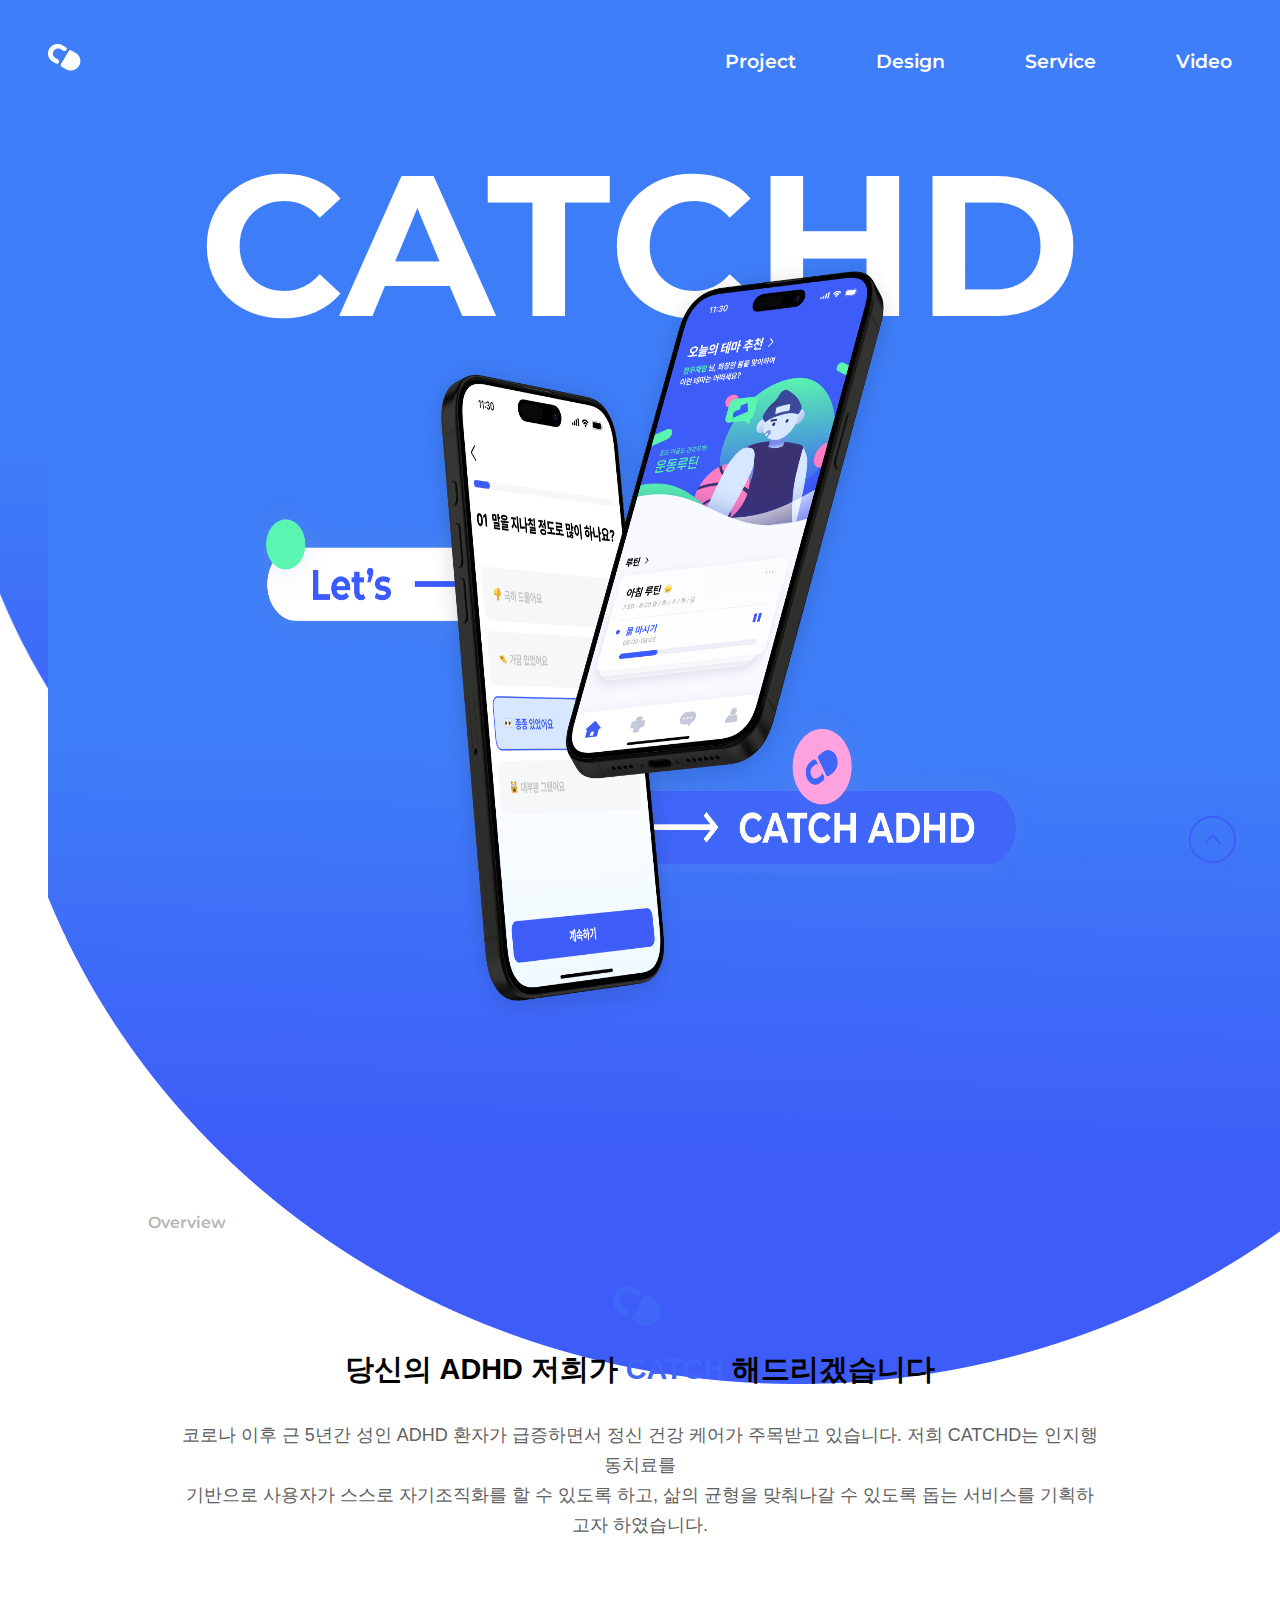
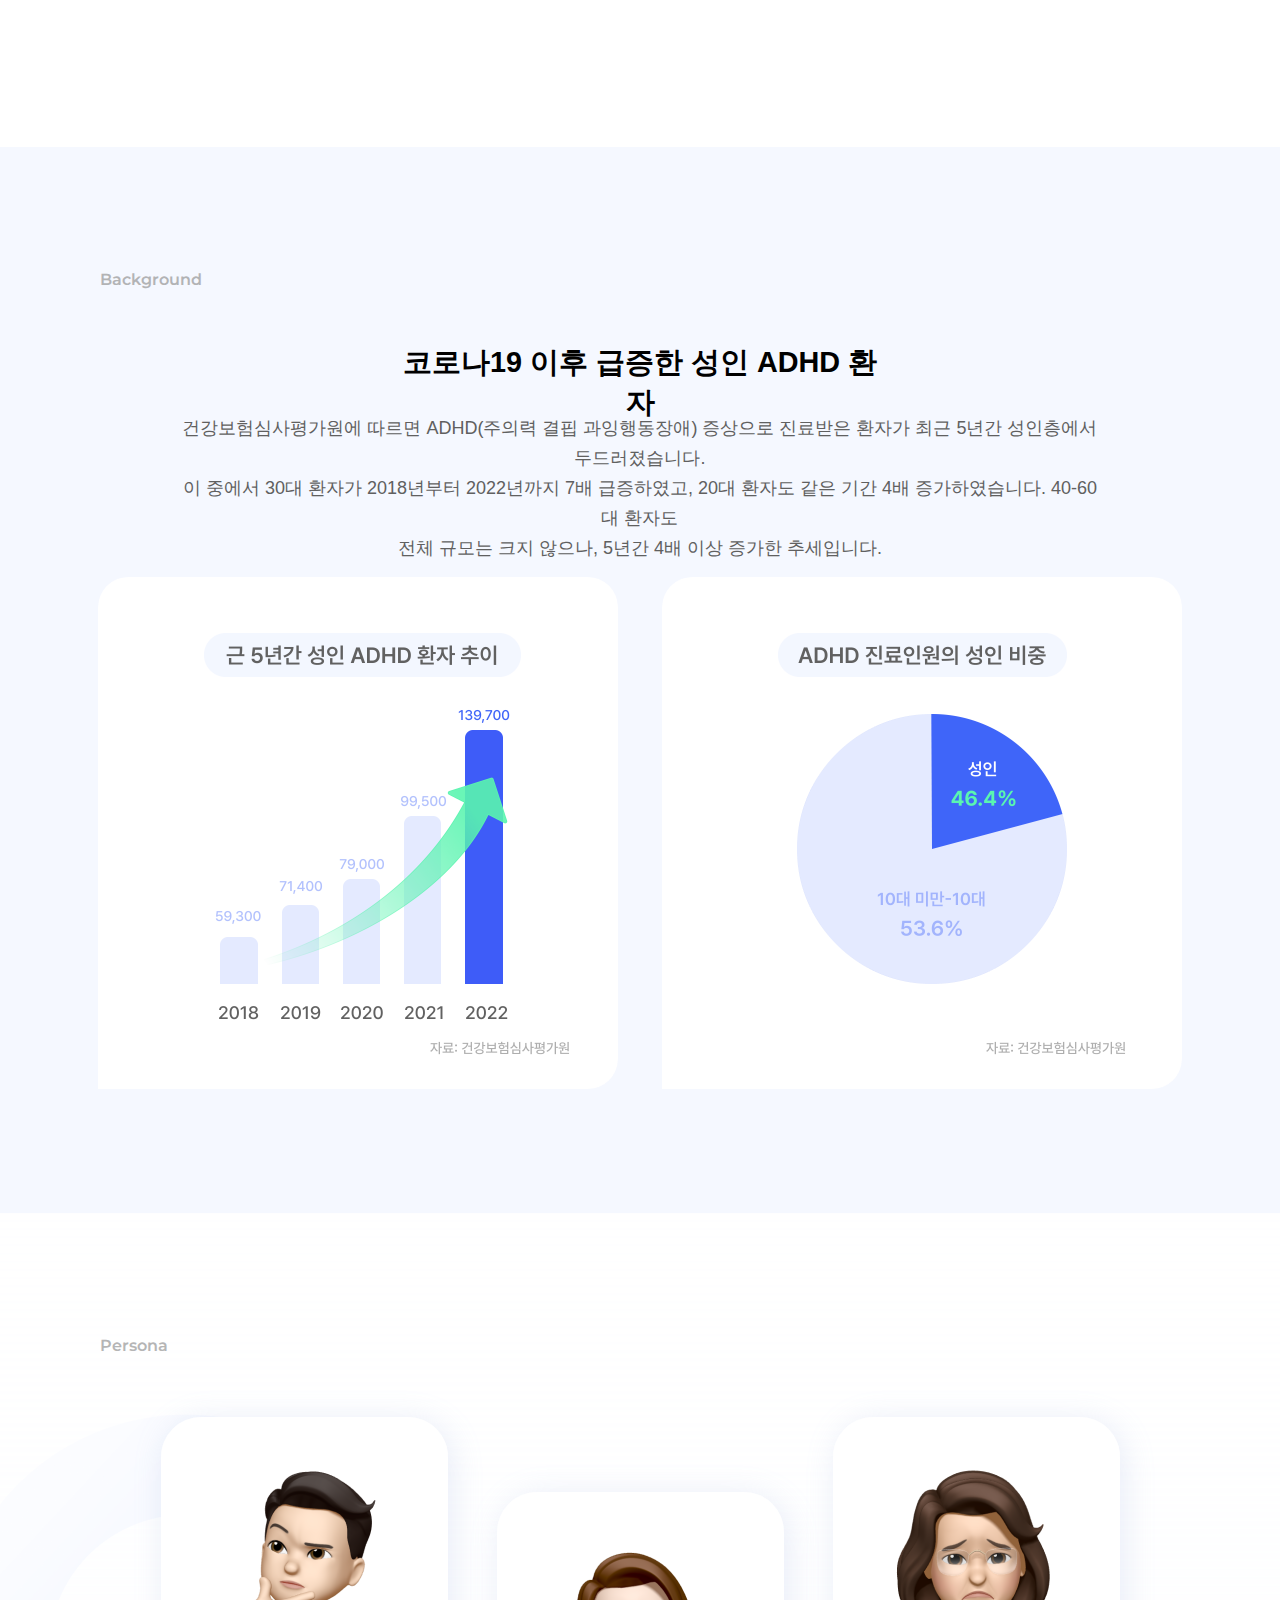
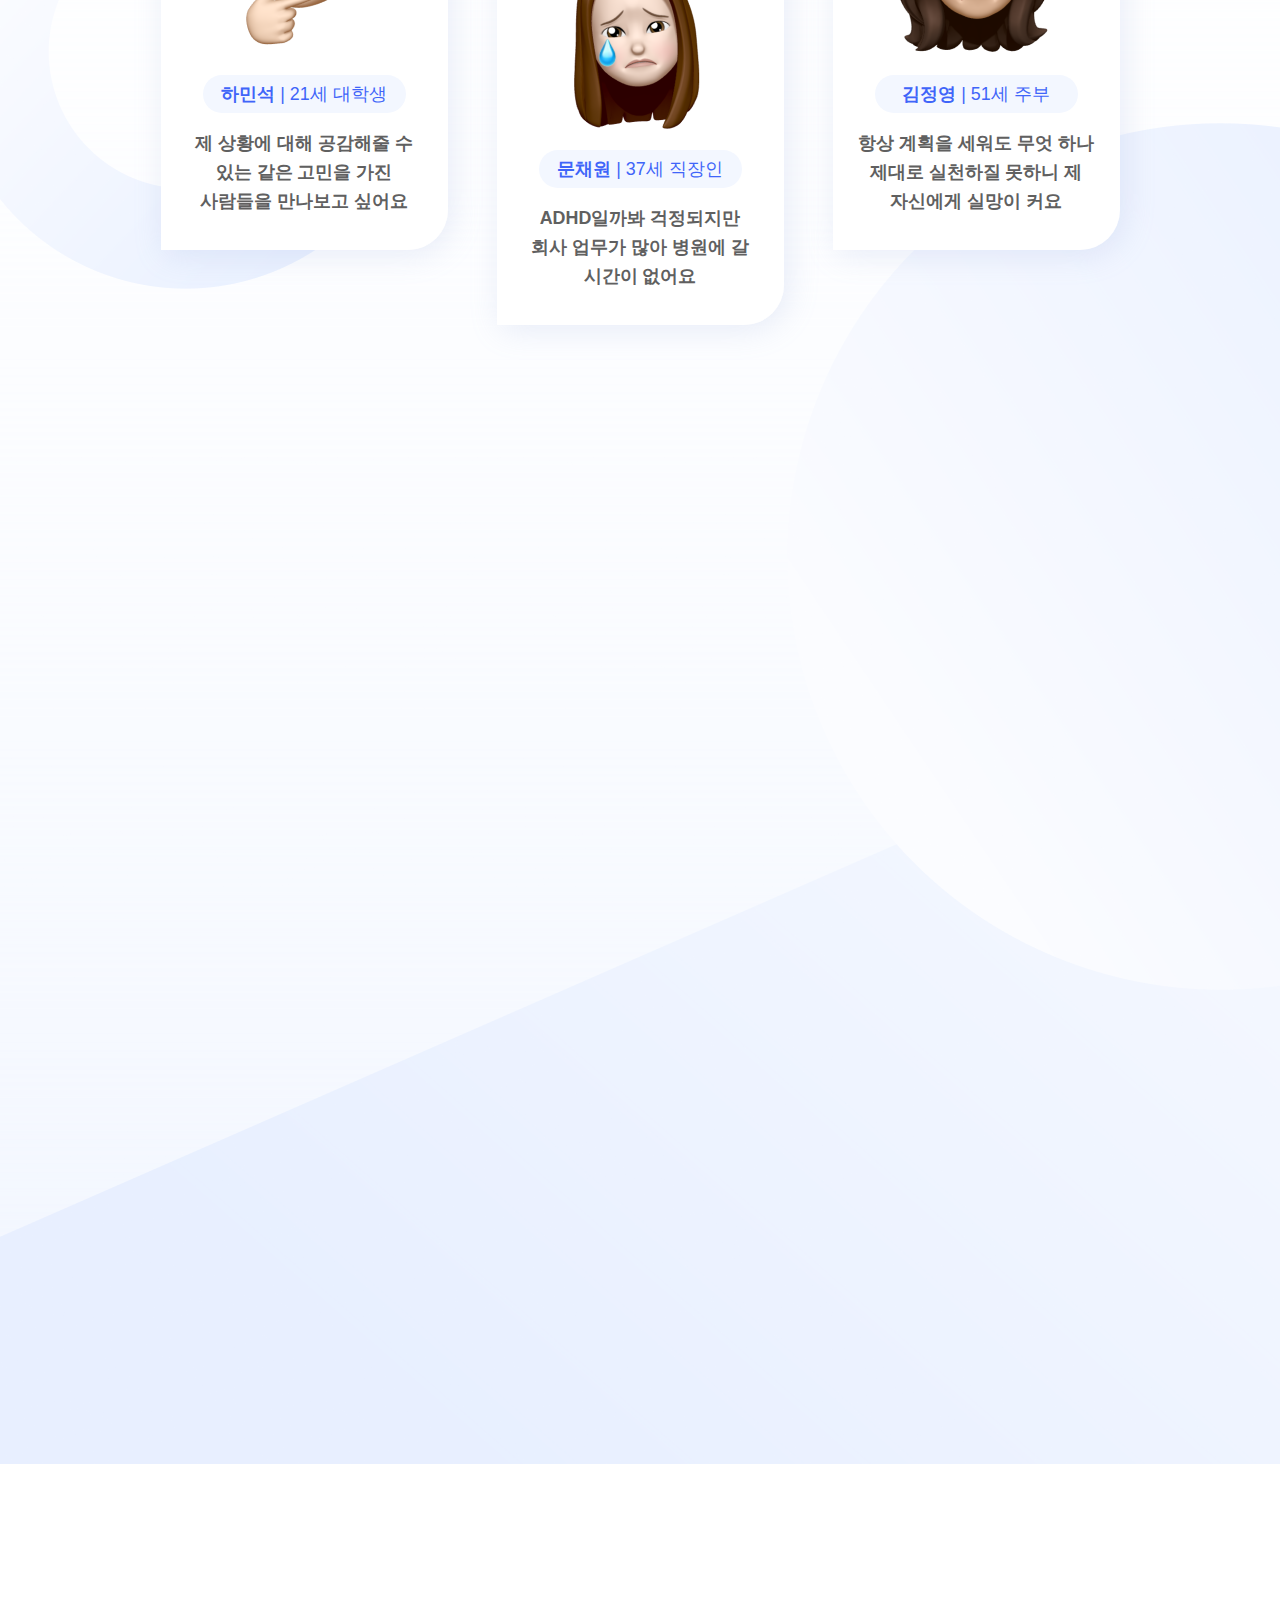
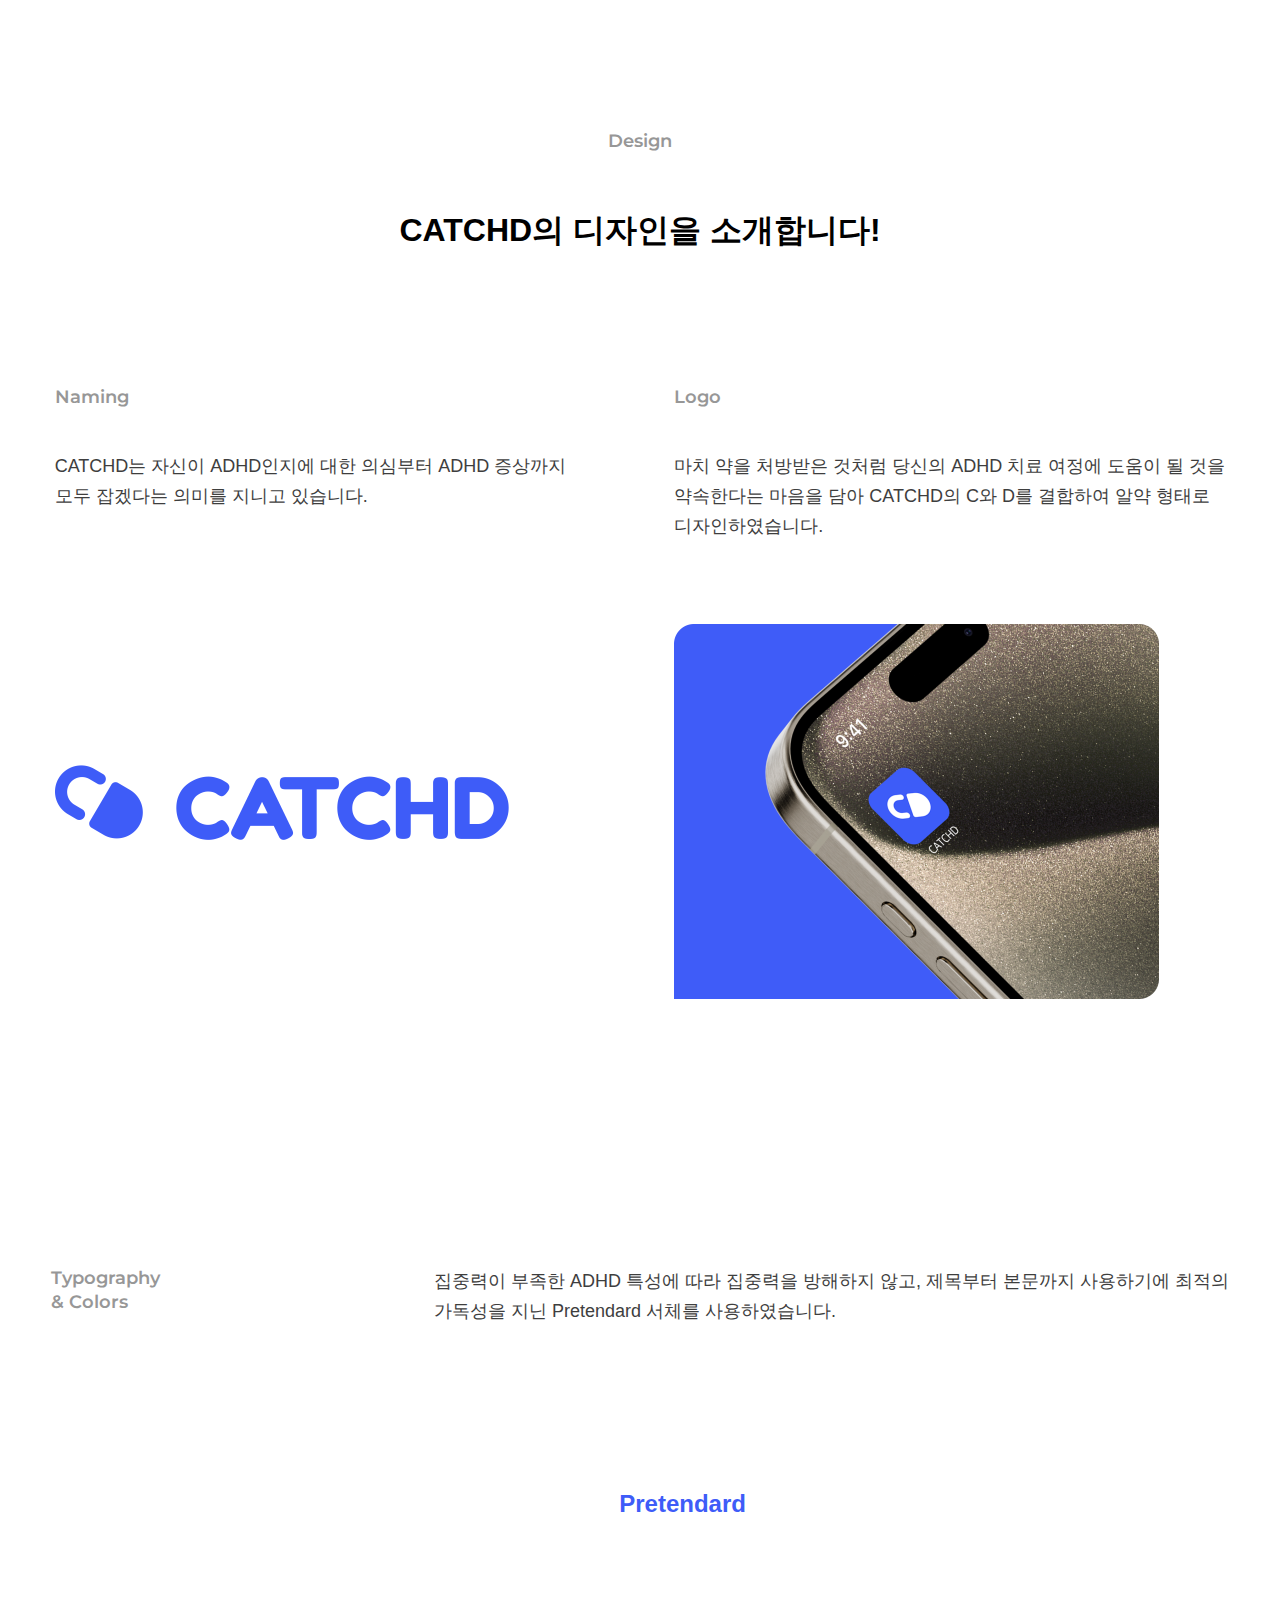
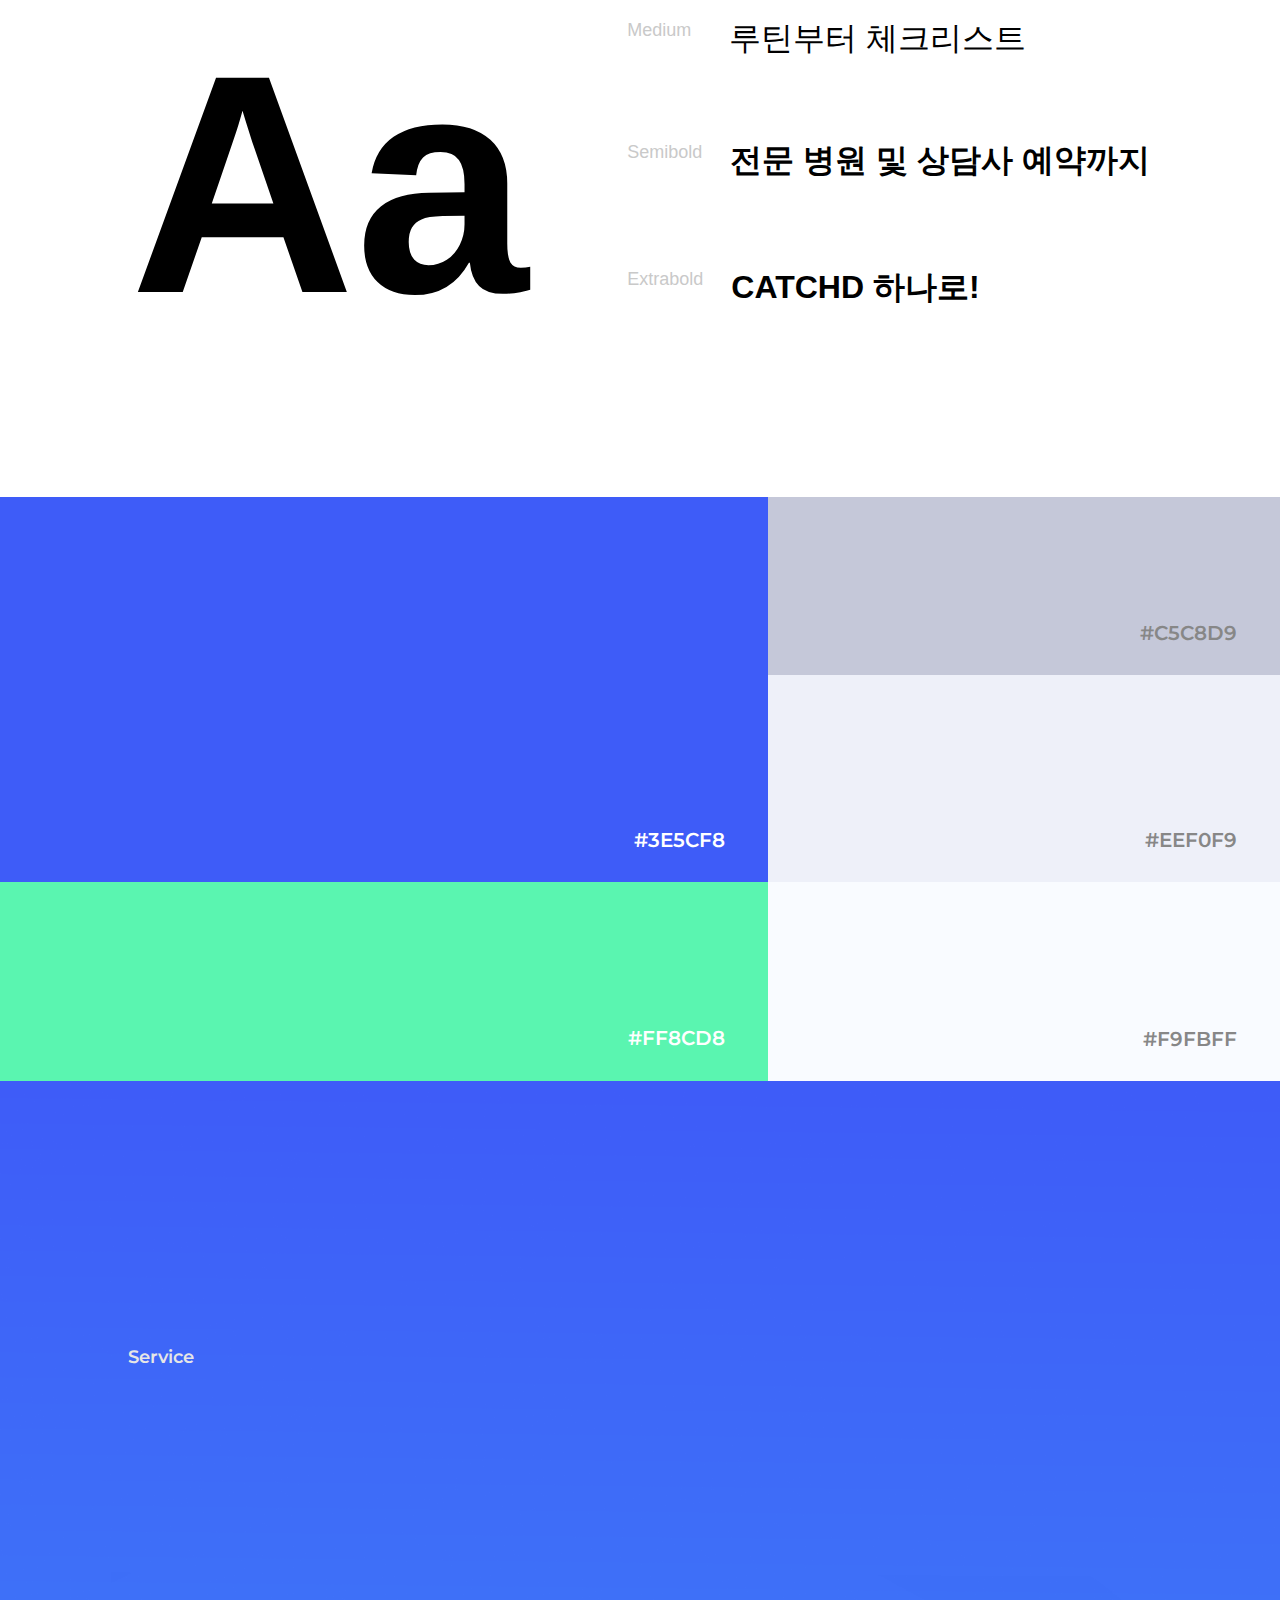
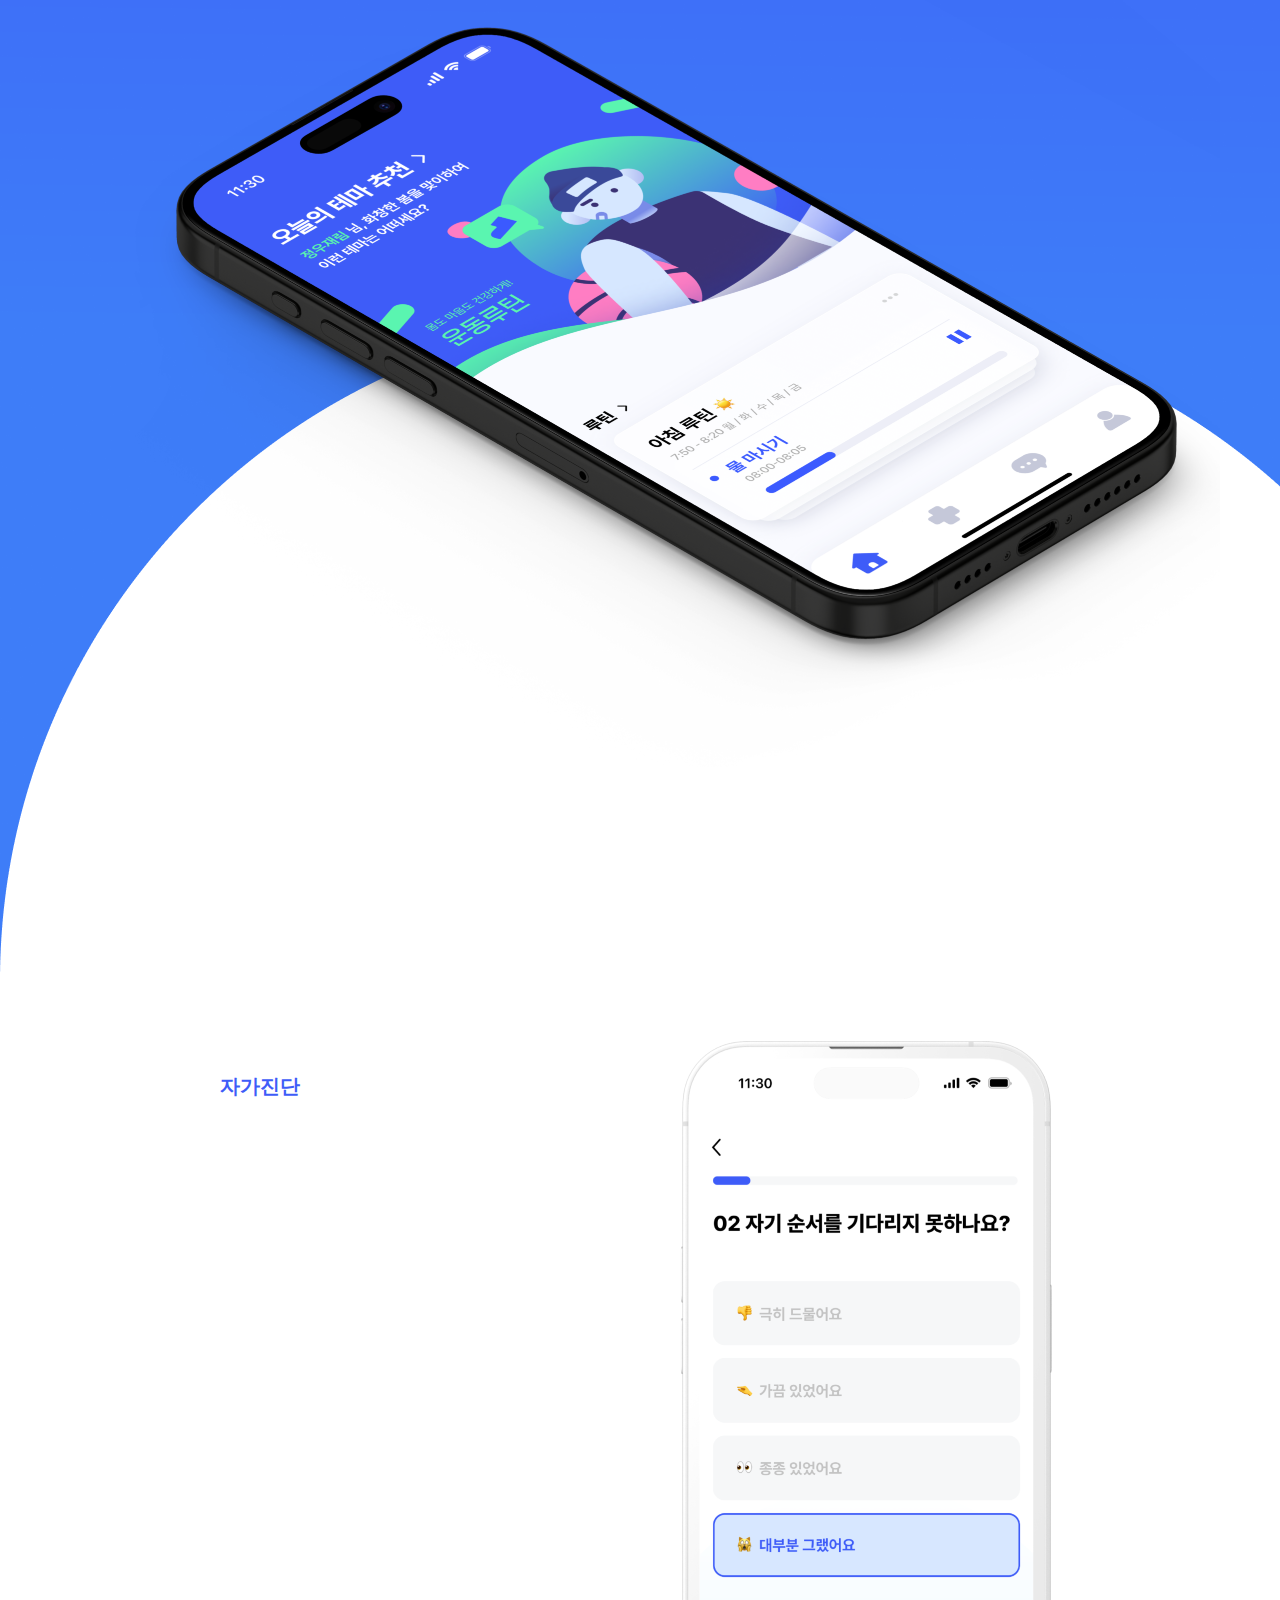
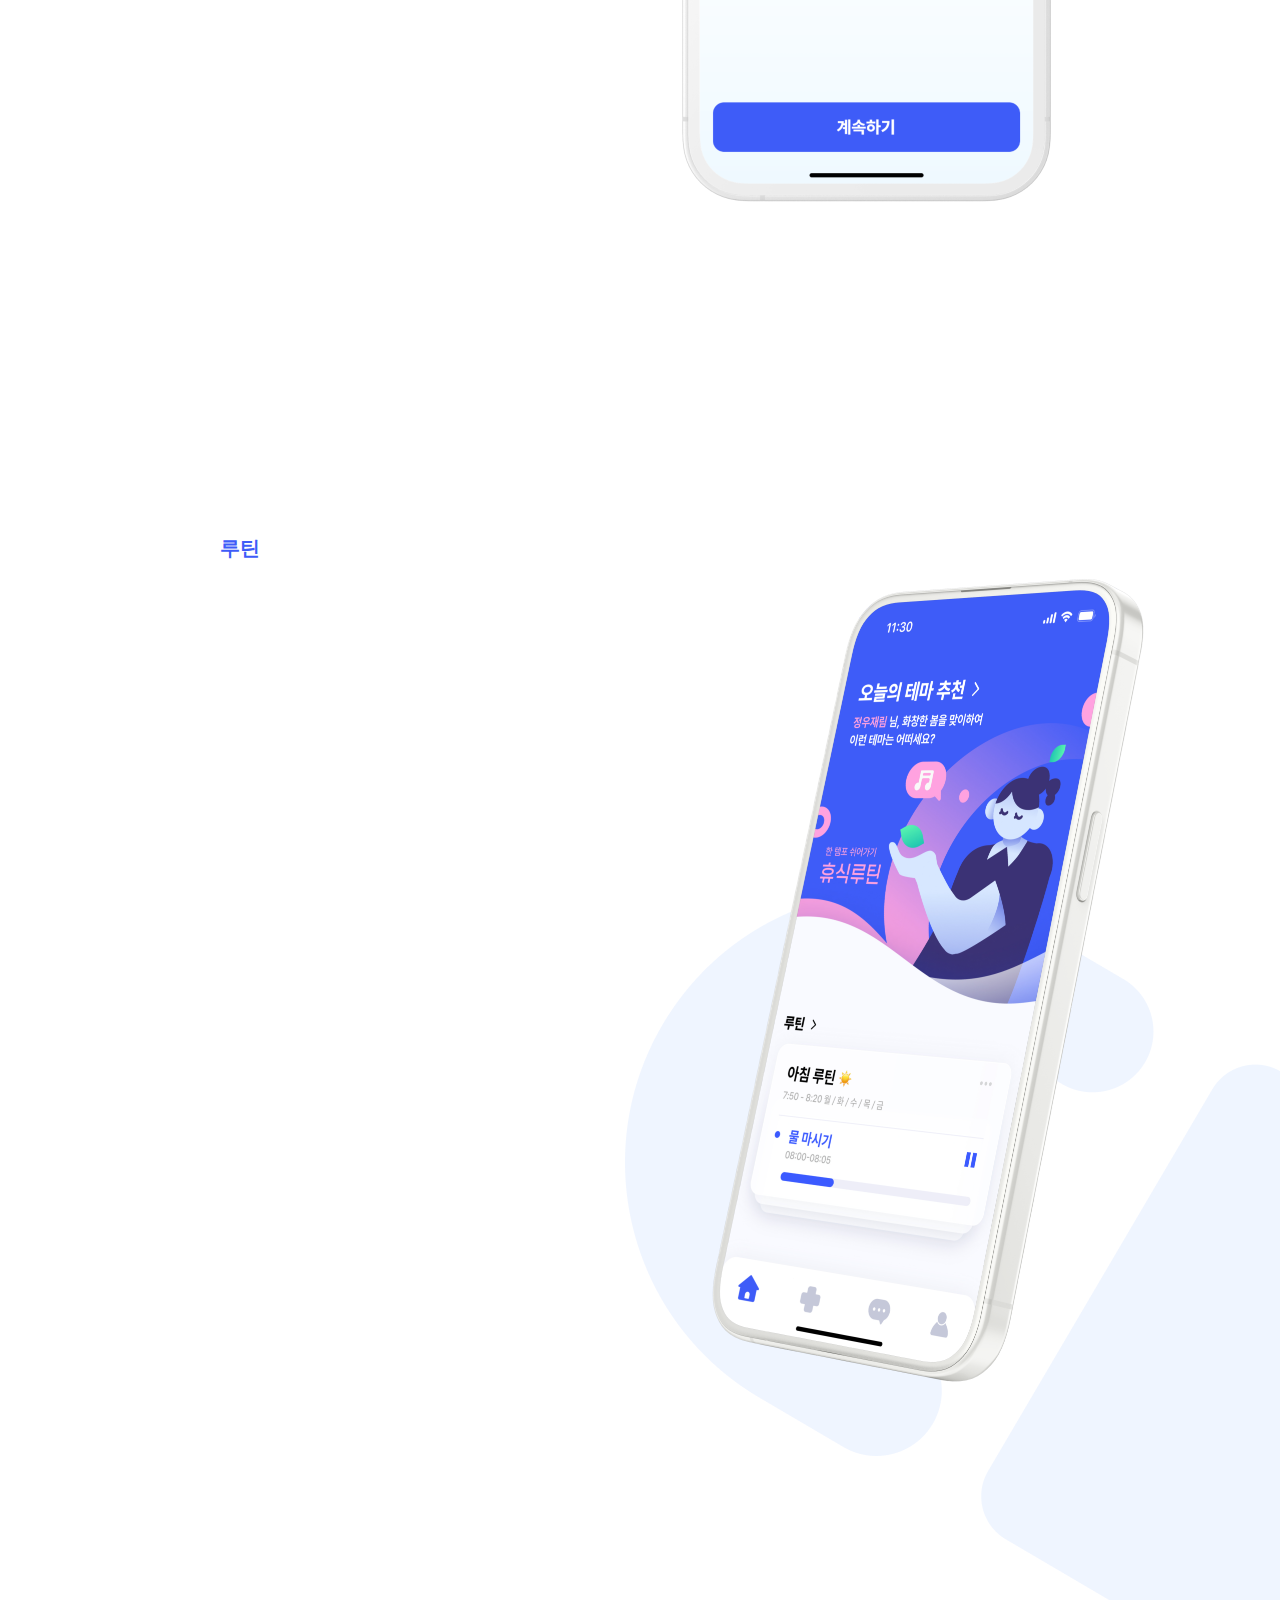
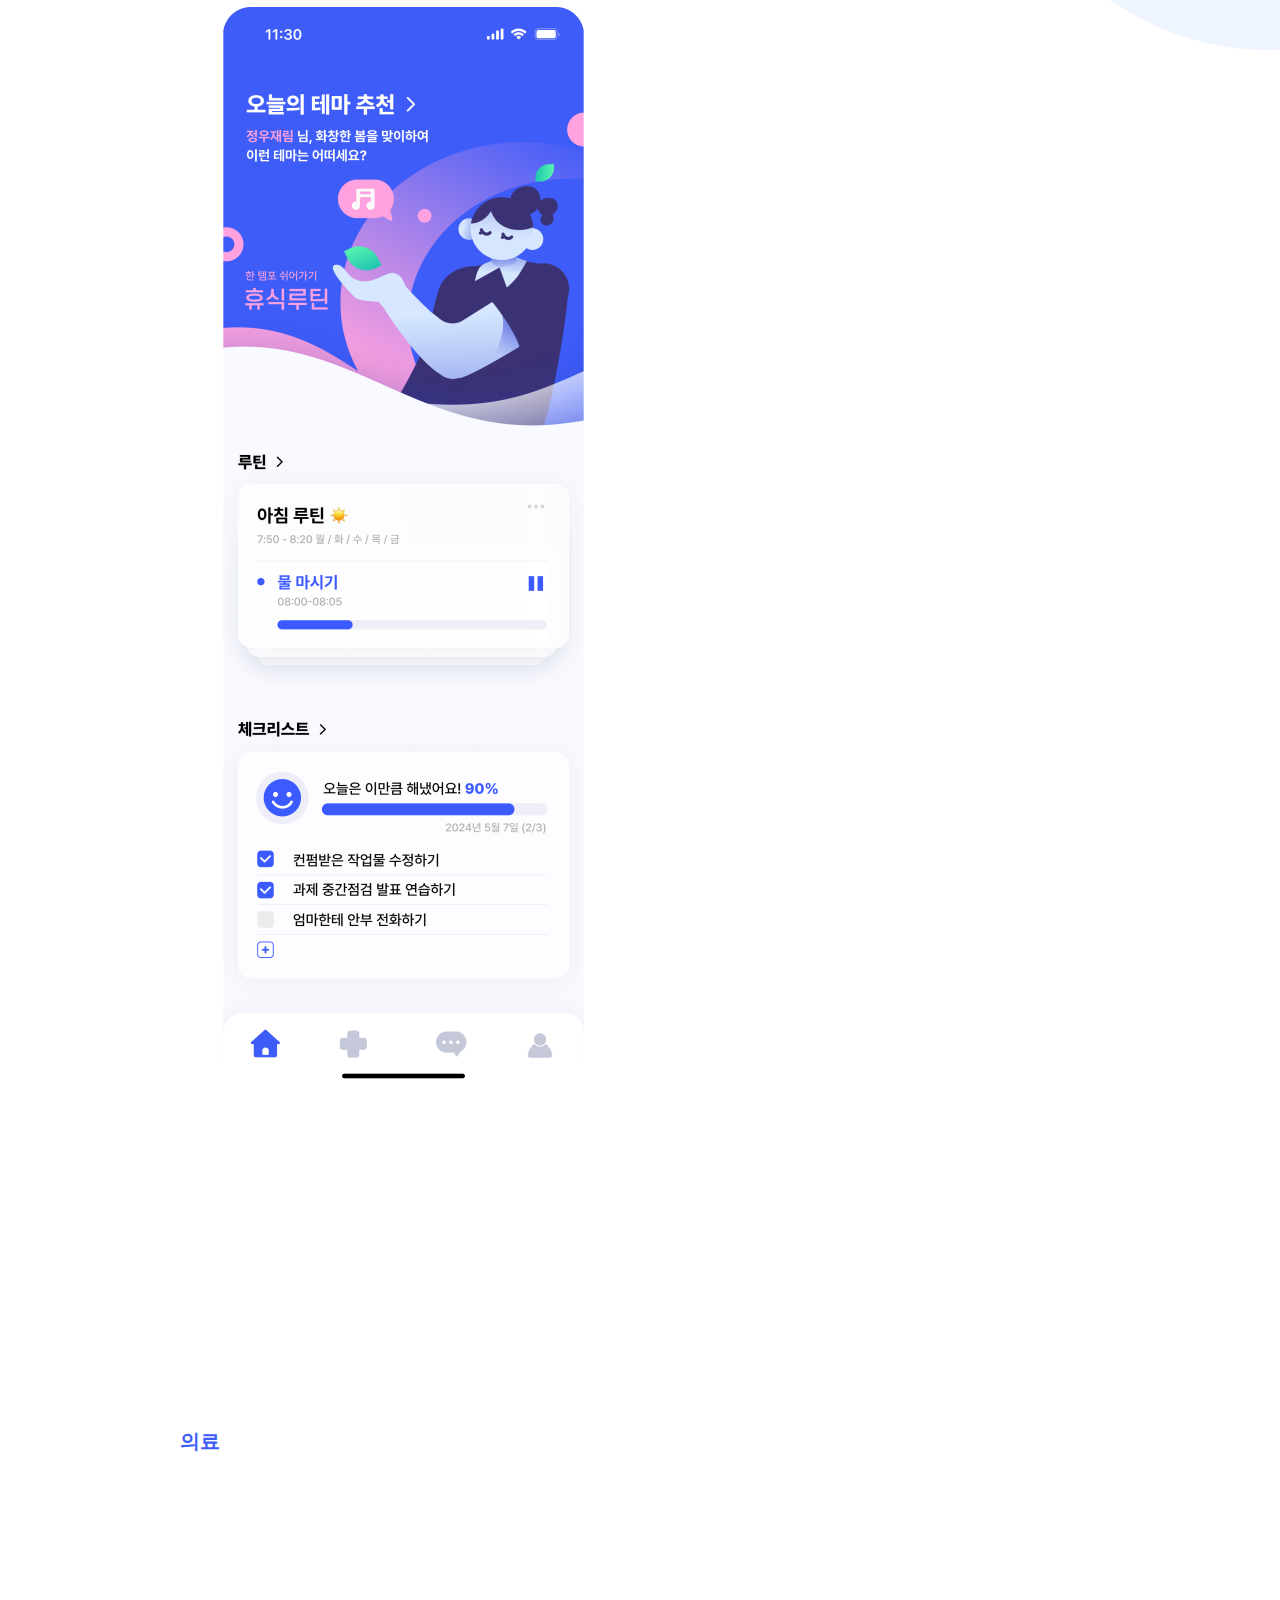
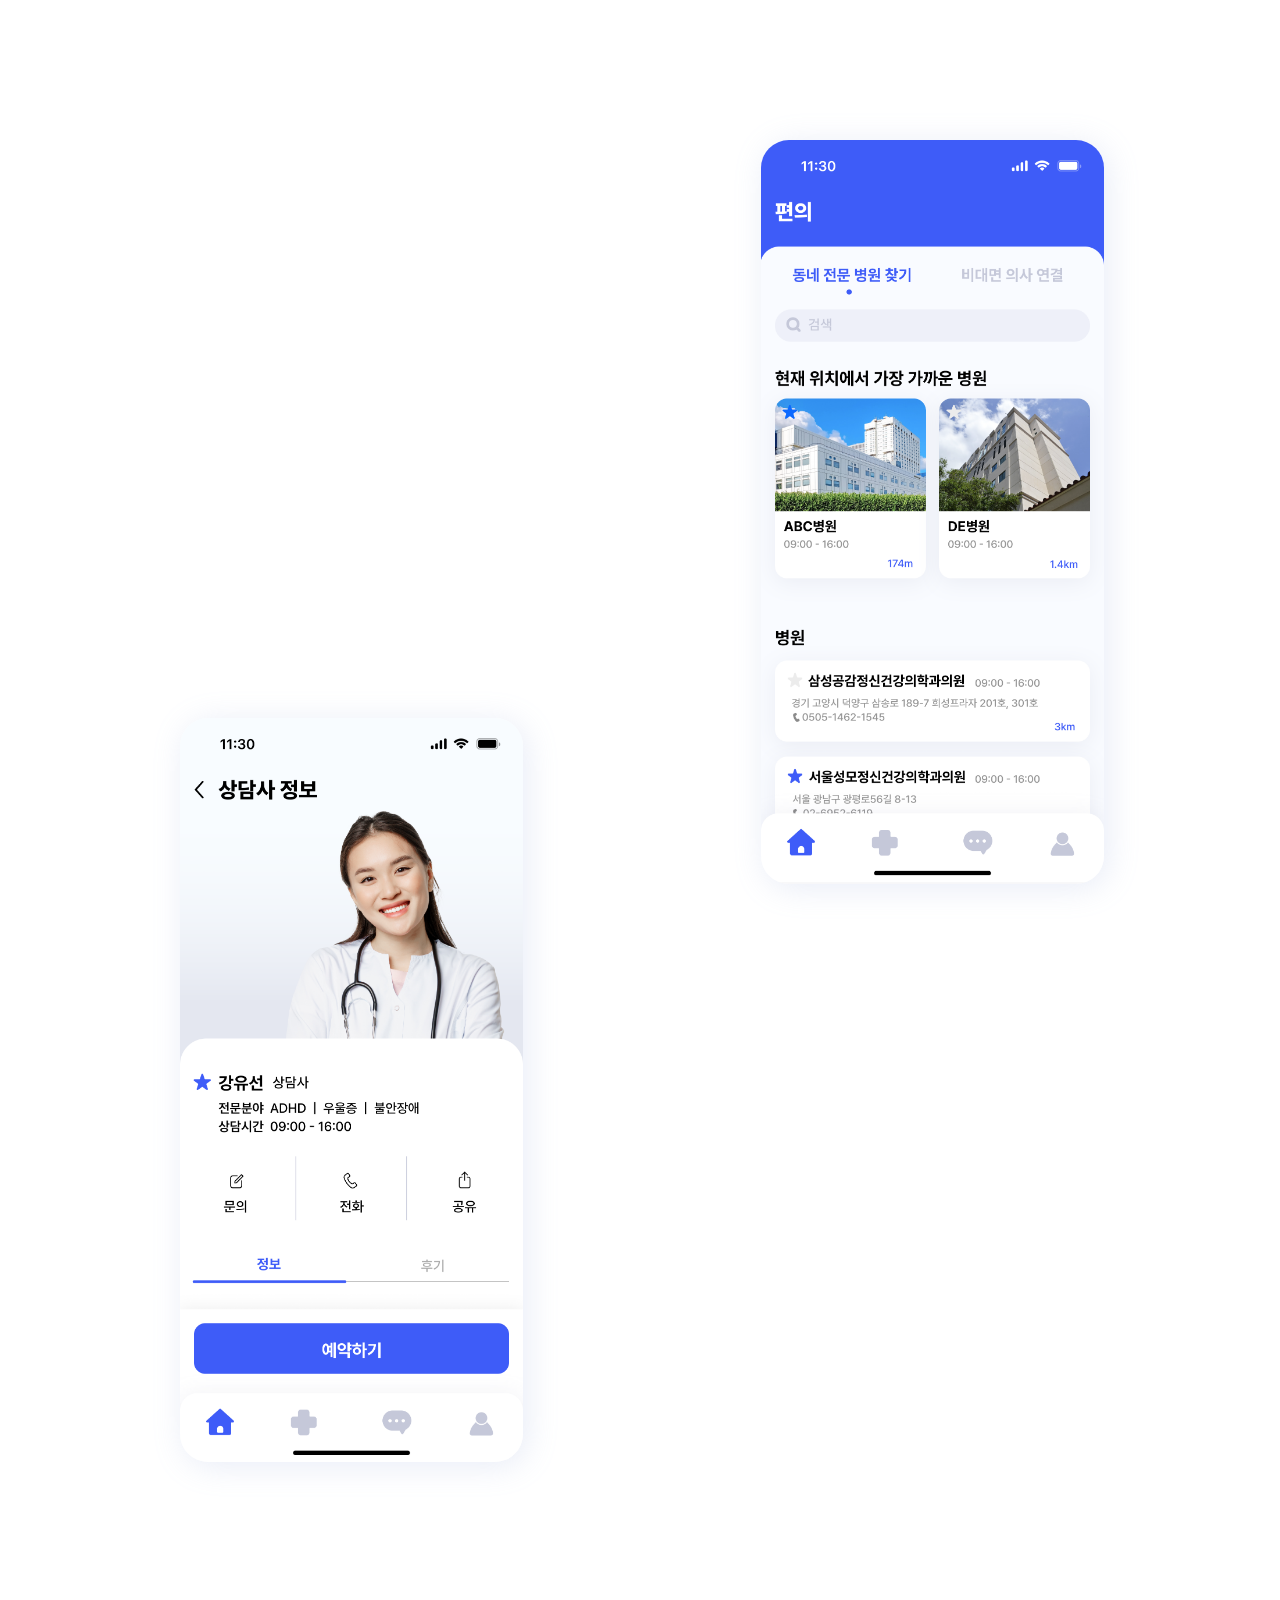
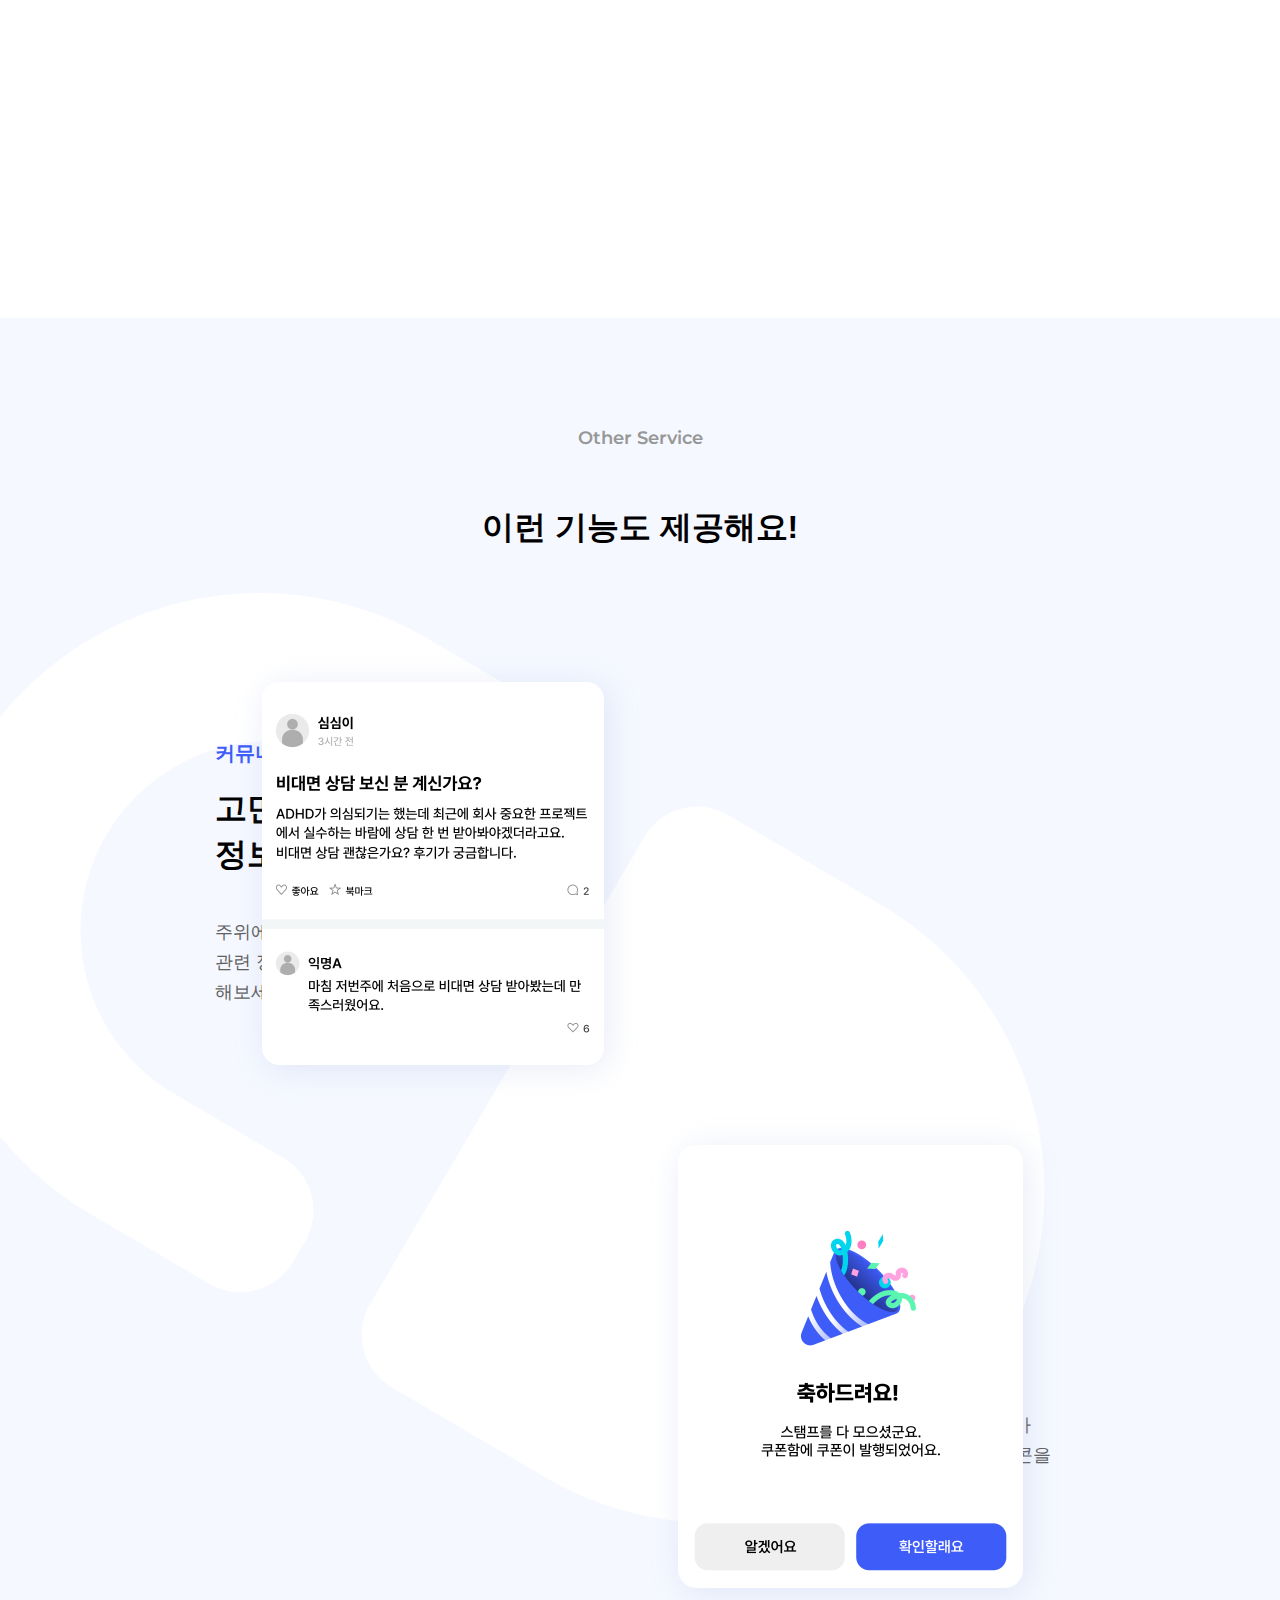
==== commit 713e3881: "Update index.html" ====
--- a/index.html
+++ b/index.html
@@ -34,13 +34,32 @@
         <section id="main">
             <h1 id="catchd_title">CATCHD</h1>
             <div id="main_img">
-                <img class="mainApp_img" src="img/main/mainApp_img.png">
-                <img class="mainImg_1" src="img/main/mainImg_1.png">
-                <img class="mainImg_2" src="img/main/mainImg_2.png">
+                <img class="mainApp_img" src="img/main/main_img.png">
+<!--                <img class="mainImg_1" src="img/main/mainImg_1.png">-->
+<!--                <img class="mainApp_img" src="img/main/mainApp_img.png">-->
+<!--                <img class="mainImg_2" src="img/main/mainImg_2.png">-->
+            </div>
+
+            <div class="left_particle">
+                <div class="wind1"></div>
+                <div class="wind2"></div>
+                <div class="wind3"></div>
+                <div class="particle1"></div>
+                <div class="particle2"></div>
+                <div class="particle3"></div>
+            </div>
+            <div class="right_particle">
+                <div class="wind4"></div>
+                <div class="wind5"></div>
+                <div class="wind6"></div>
+                <div class="particle4"></div>
+                <div class="particle5"></div>
+                <div class="particle6"></div>
             </div>
             <button class="topScroll">
                 <img class="topScrollBtn" src="img/main/topScroll.png">
             </button>
+            <img class="main_bg" src="img/main/mainSection_bg.png">
         </section><!--main section-->
 
         <section id="project" class="nav_section">
@@ -400,7 +419,7 @@
         </section><!--service section-->
 
         <section id="video" class="nav_section">
-            <iframe src="https://www.youtube.com/embed/RlqKxYvZO2s?si=HXkytAZscsyzqJh-" title="YouTube video player" frameborder="0" allow="accelerometer; autoplay; clipboard-write; encrypted-media; gyroscope; picture-in-picture; web-share" referrerpolicy="strict-origin-when-cross-origin" allowfullscreen></iframe>
+            <iframe src="https://www.youtube.com/embed/ctSjvKX2Ov8?si=ZRFkjOB48DV65Iar" title="YouTube video player" frameborder="0" allow="accelerometer; autoplay; clipboard-write; encrypted-media; gyroscope; picture-in-picture; web-share" referrerpolicy="strict-origin-when-cross-origin" allowfullscreen></iframe>
         </section><!--video section-->
 
         <section id="download">
@@ -468,4 +487,4 @@
 <script src="scripts/header.js"></script><!--HEADER-->
 <script src="scripts/main.js"></script><!--MAIN-->
 </body>
-</html>+</html>
--- a/css/header.css
+++ b/css/header.css
@@ -9,8 +9,8 @@
 ===============================*/
 header {
     /*기본 설정*/
-    max-width: 1500px;
-    min-width: 1280px;
+    /*max-width: 1500px;*/
+    /*min-width: 1280px;*/
     display: flex;
     justify-content: space-between;
     align-items: center;
--- a/css/main.css
+++ b/css/main.css
@@ -39,12 +39,16 @@
     animation: fadeIn 1.8s ease-in-out, float 3s ease-in-out infinite;
 }
 #main_img {
-    display: inline-block;
+    /*display: inline-block;*/
+    display: flex;
+    justify-content: center;
+    align-items: center;
+    text-align: center;
 }
 .mainApp_img {
     position: absolute;
     top: 235px;
-    left: 410px;
+    /*left: 410px;*/
     width: 805px;
     height: 837px;
     z-index: 5;
@@ -55,6 +59,7 @@
     position: absolute;
     top: 618px;
     left: 310px;
+    /*margin-right: -300px;*/
     width: 367px;
     height: 159px;
     /*keyframes*/
@@ -69,7 +74,9 @@
 .mainImg_2 {
     position: absolute;
     top: 710px;
-    left: 600px;
+    left: 580px;
+    /*margin-top: 200px;*/
+    /*margin-left: -500px;*/
     width: 528px;
     height: 190px;
     /*keyframes*/
@@ -253,6 +260,7 @@
     font-family: "pretendard", sans-serif;
     font-size: 17.89px;
     font-weight: 600; /*semi bold*/
+    line-height: 1.8rem;
 }
 .persona .persona_line {
     margin-top: 54px;
@@ -626,7 +634,9 @@
     height: 314px;
     position: absolute;
     top: 8100px;
-    left: 785px;
+    right: 230px;
+    /*left: 785px;*/
+    /*margin: 150px 0 -450px 800px;*/
     z-index: 5;
     opacity: 0;
     transform: translateY(30px);
@@ -637,7 +647,9 @@
     height: 293px;
     position: absolute;
     top: 8368px;
-    left: 672px;
+    right: 374px;
+    /*left: 672px;*/
+    /*margin: 200px 0 -800px 700px;*/
     z-index: 4;
     opacity: 0;
     transform: translateX(-50%);
@@ -647,7 +659,8 @@
     height: 354px;
     position: absolute;
     top: 8135px;
-    left: 1017px;
+    right: 0;
+    /*left: 1017px;*/
     z-index: 3;
     opacity: 0;
     transform: scale(.3);
@@ -657,7 +670,10 @@
     height: 797px;
     position: absolute;
     top: 7972px;
-    left: 350px;
+    right: 60px;
+    /*left: 350px;*/
+    /*margin-top: -200px;*/
+    /*margin-left: 360px;*/
     z-index: 2;
 }
 /*백그라운드 흰 반원 제거*/
@@ -725,17 +741,22 @@
 }
 .dContents_text {
     width: 286px;
-    margin: 317px 0 0 815px; /*Figma: 264px 0 0 305px*/
+    margin-top: 317px;
+    /*margin: 317px 0 0 815px; !*Figma: 264px 0 0 305px*!*/
+    position: absolute;
+    top: 9204px;
     color: #2B2B2B;
     font-family: "pretendard", sans-serif;
     /* slideInLeft effect */
     opacity: 0;
+    right: 490px;
     /*transform: translateX(1%); !*어색함*!*/
-    transition: all .8s ease-in-out;
+    transition: all 1s ease-in-out;
 }
 .dContents_text.slideInLeft {
     opacity: 1;
-    margin-left: 515px;
+    right: 690px;
+    /*margin-left: 515px;*/
     /*transform: translateX(0); !*어색함*!*/
 }
 .dContents_text span {
@@ -1015,12 +1036,14 @@
     /*right: 567px; !*Figma(1280 기준): 176px / 이펙트 적용으로 인해 주석처리*!*/
     /* slideInRight effect */
     opacity: 0;
-    right: 664px;
+    left: 480px;
+    /*right: 664px;*/
     transition: all .7s ease-in-out;
 }
 .doctor_text.slideInRight {
     opacity: 1;
-    right: 564px; /* 원위치 */
+    left: 580px; /* 원위치 */
+    /*right: 564px; !* 원위치 *!*/
 }
 .doctor_text img {
     width: auto;
@@ -1125,10 +1148,13 @@
 #video {
     width: 100%;
     height: 720px;
+    background: #000;
+    /*background: #3E5CF8;*/
+    /*background: #F5F8FF;*/
 }
 #video iframe {
     width: 100%;
-    height: 100%;
+    height: 630px;
 }
 
 /*
@@ -1157,6 +1183,7 @@
     display: flex;
     align-items: center;
     margin-top: 13px;
+    cursor: pointer;
 }
 .download_contents p {
     color: #fff;
@@ -1224,13 +1251,13 @@
         opacity: 0;
         width: 0;
         height: 190px;
-        left: 600px;
+        left: 580px;
     }
     to {
         opacity: 1;
         width: 528px;
         height: 190px;
-        left: 710px;
+        left: 690px;
     }
 }
 /*@keyframes slide1 {*/
@@ -1300,4 +1327,4 @@
         opacity: 1;
         transform: scale(1);
     }
-}+}
--- a/css/footer.css
+++ b/css/footer.css
@@ -8,13 +8,6 @@
 FOOTER
 ===============================*/
 footer {
-    /*기본 설정*/
-    max-width: 1500px;
-    min-width: 1280px;
-    /*display: flex;*/
-    /*flex-direction: column;*/
-    /*justify-content: center;*/
-    /*align-items: center;*/
     padding: 0 3rem;
     /*디자인*/
     width: auto;
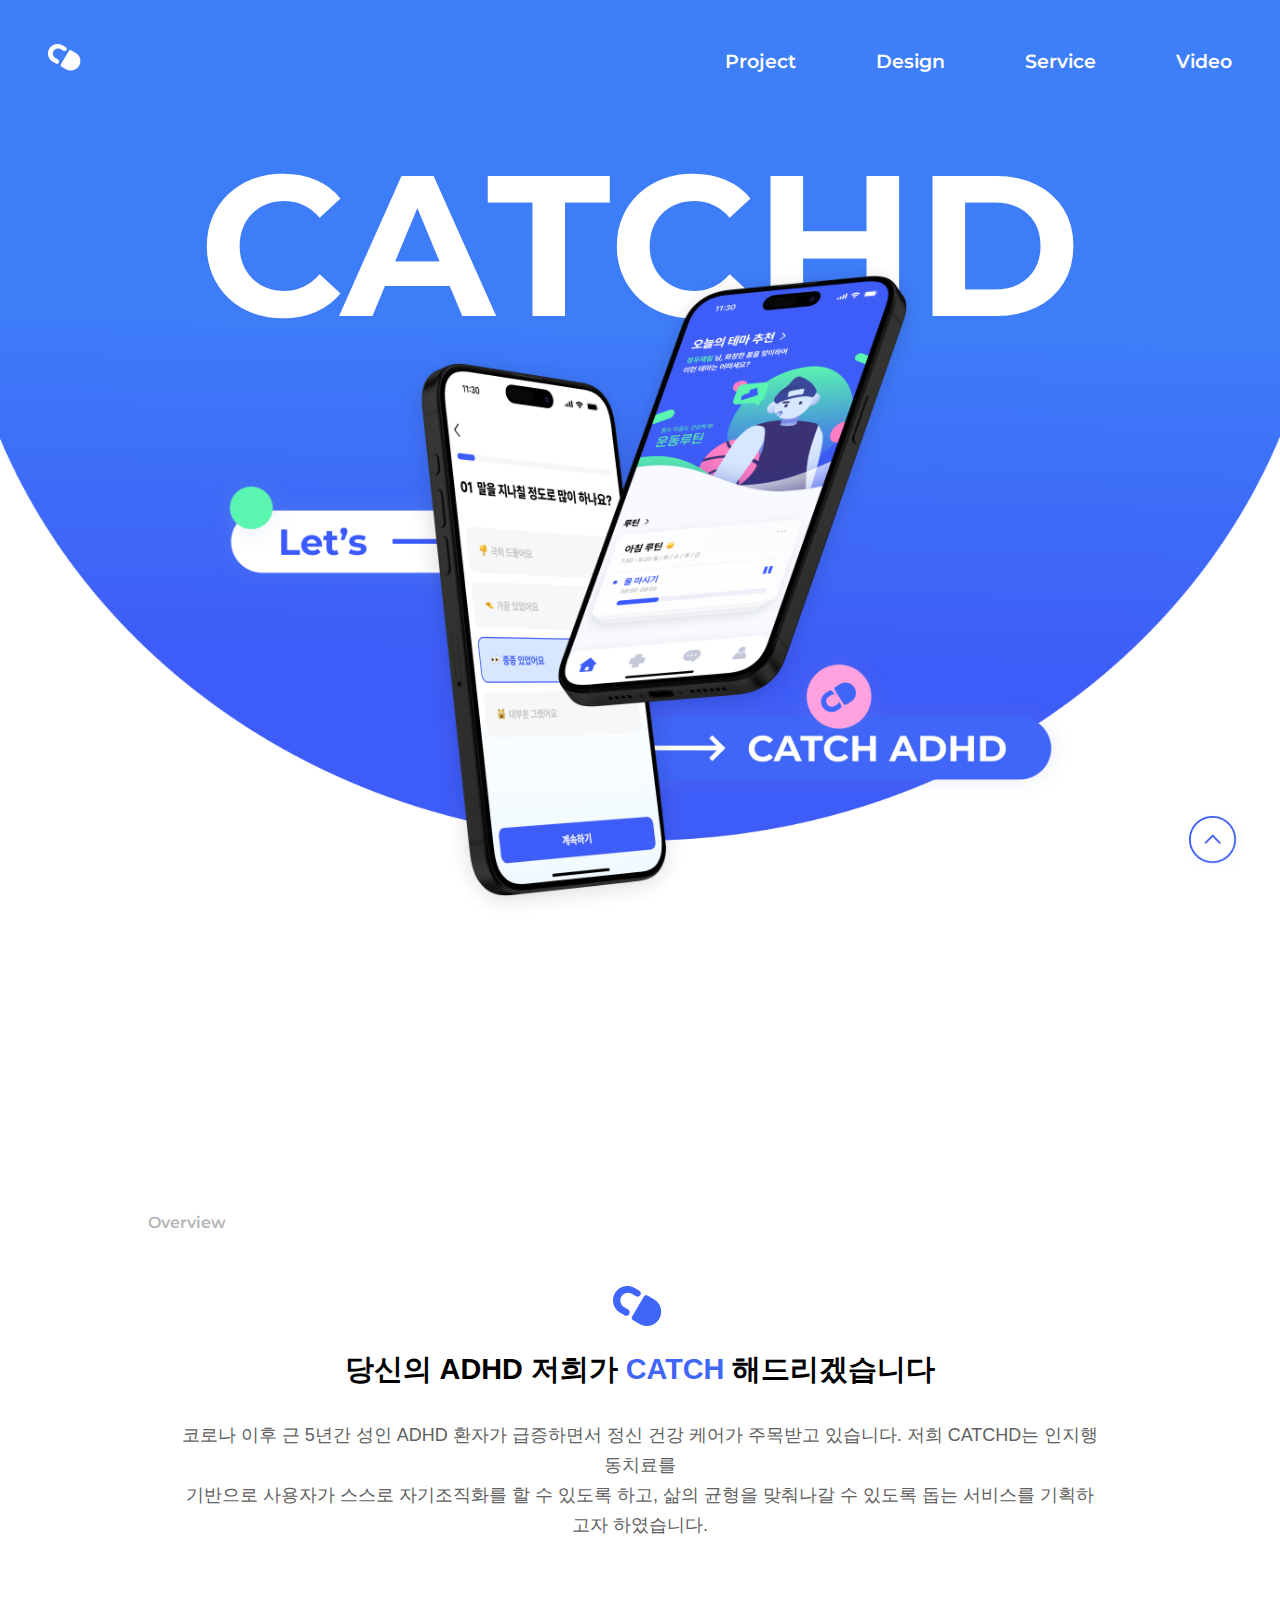
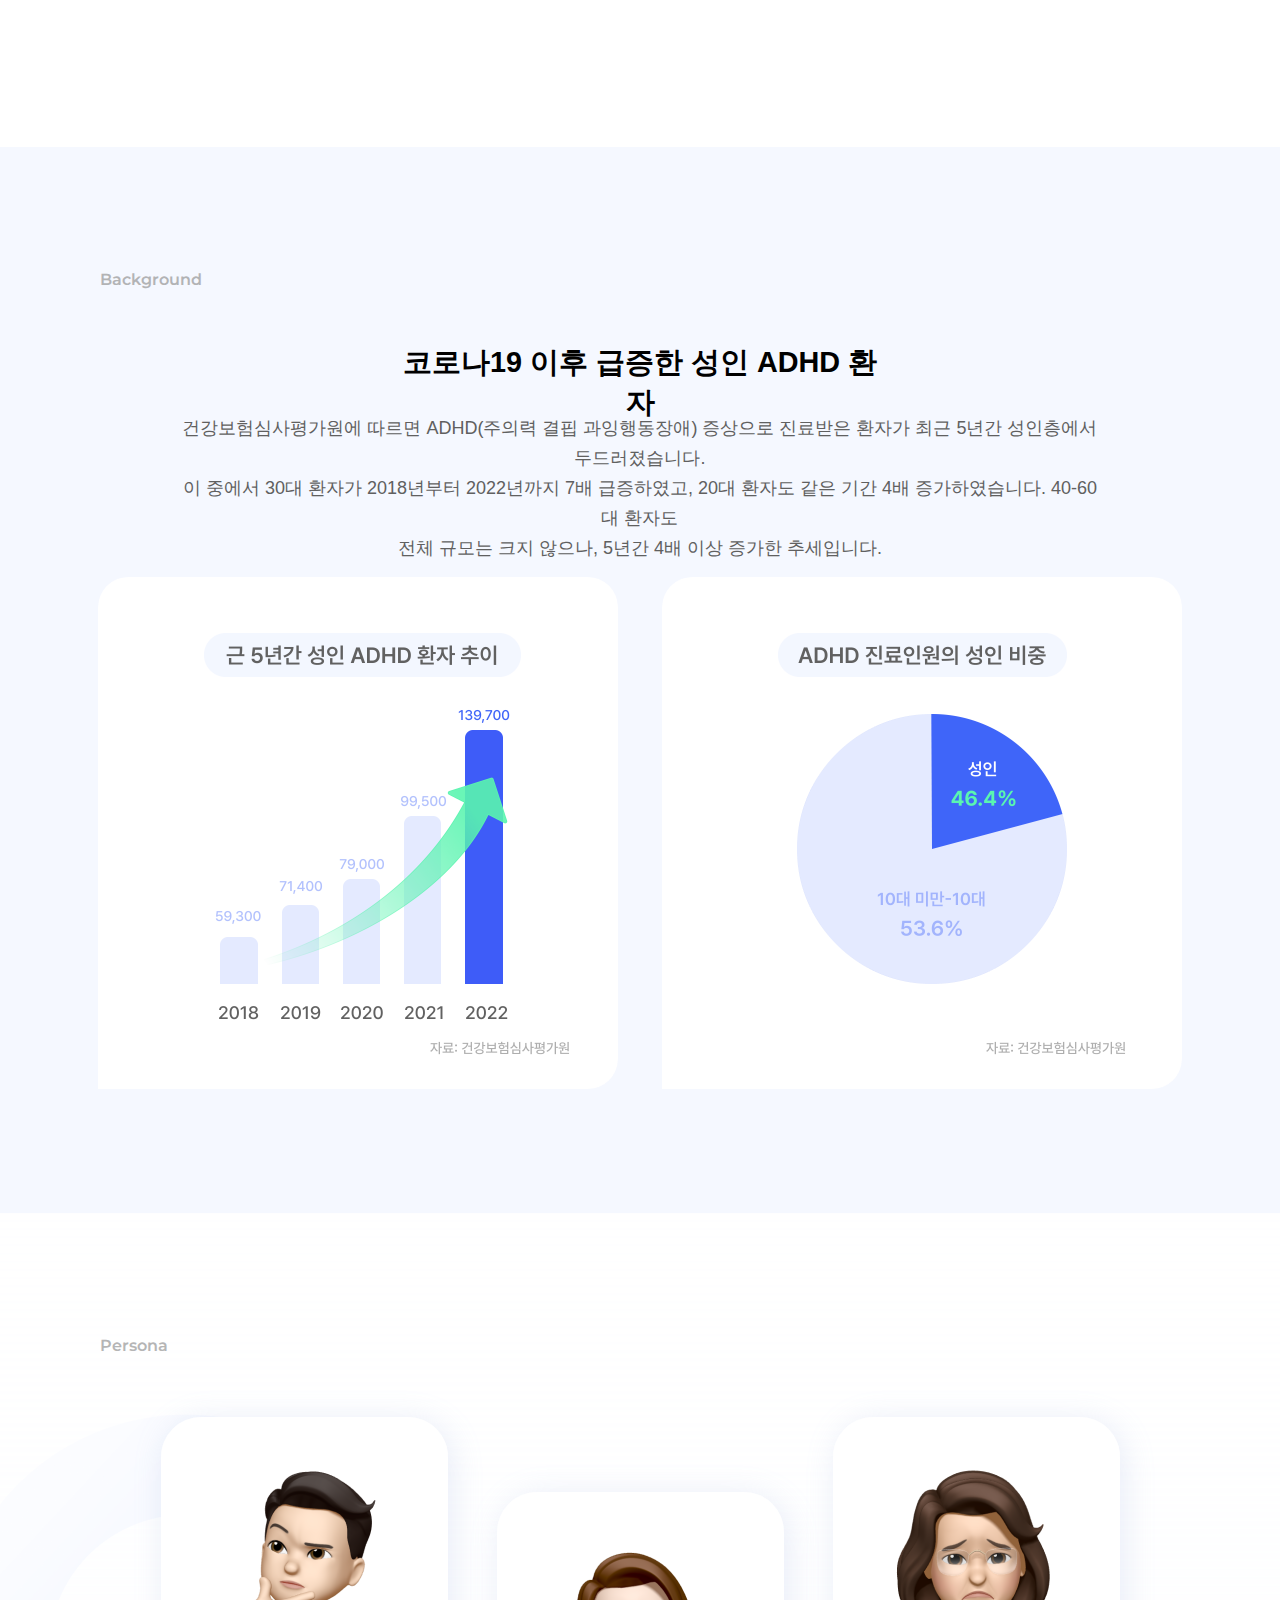
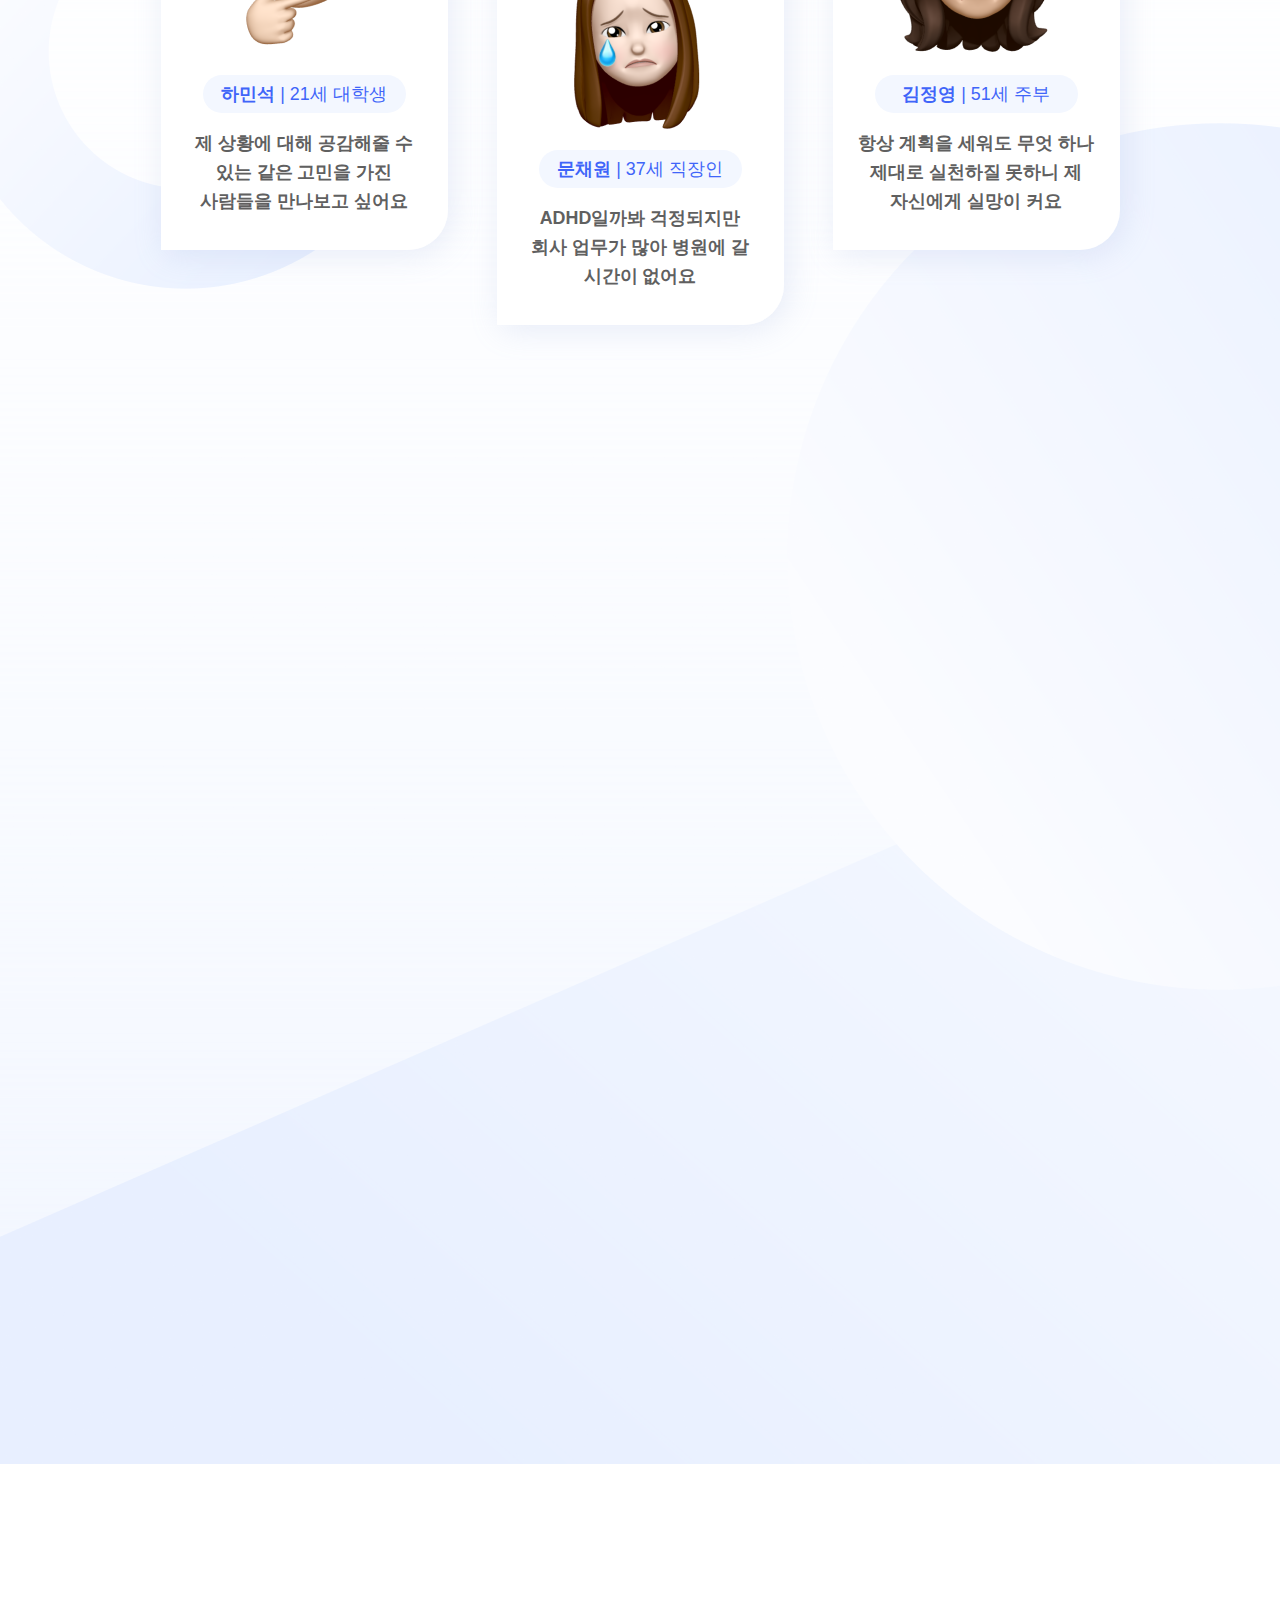
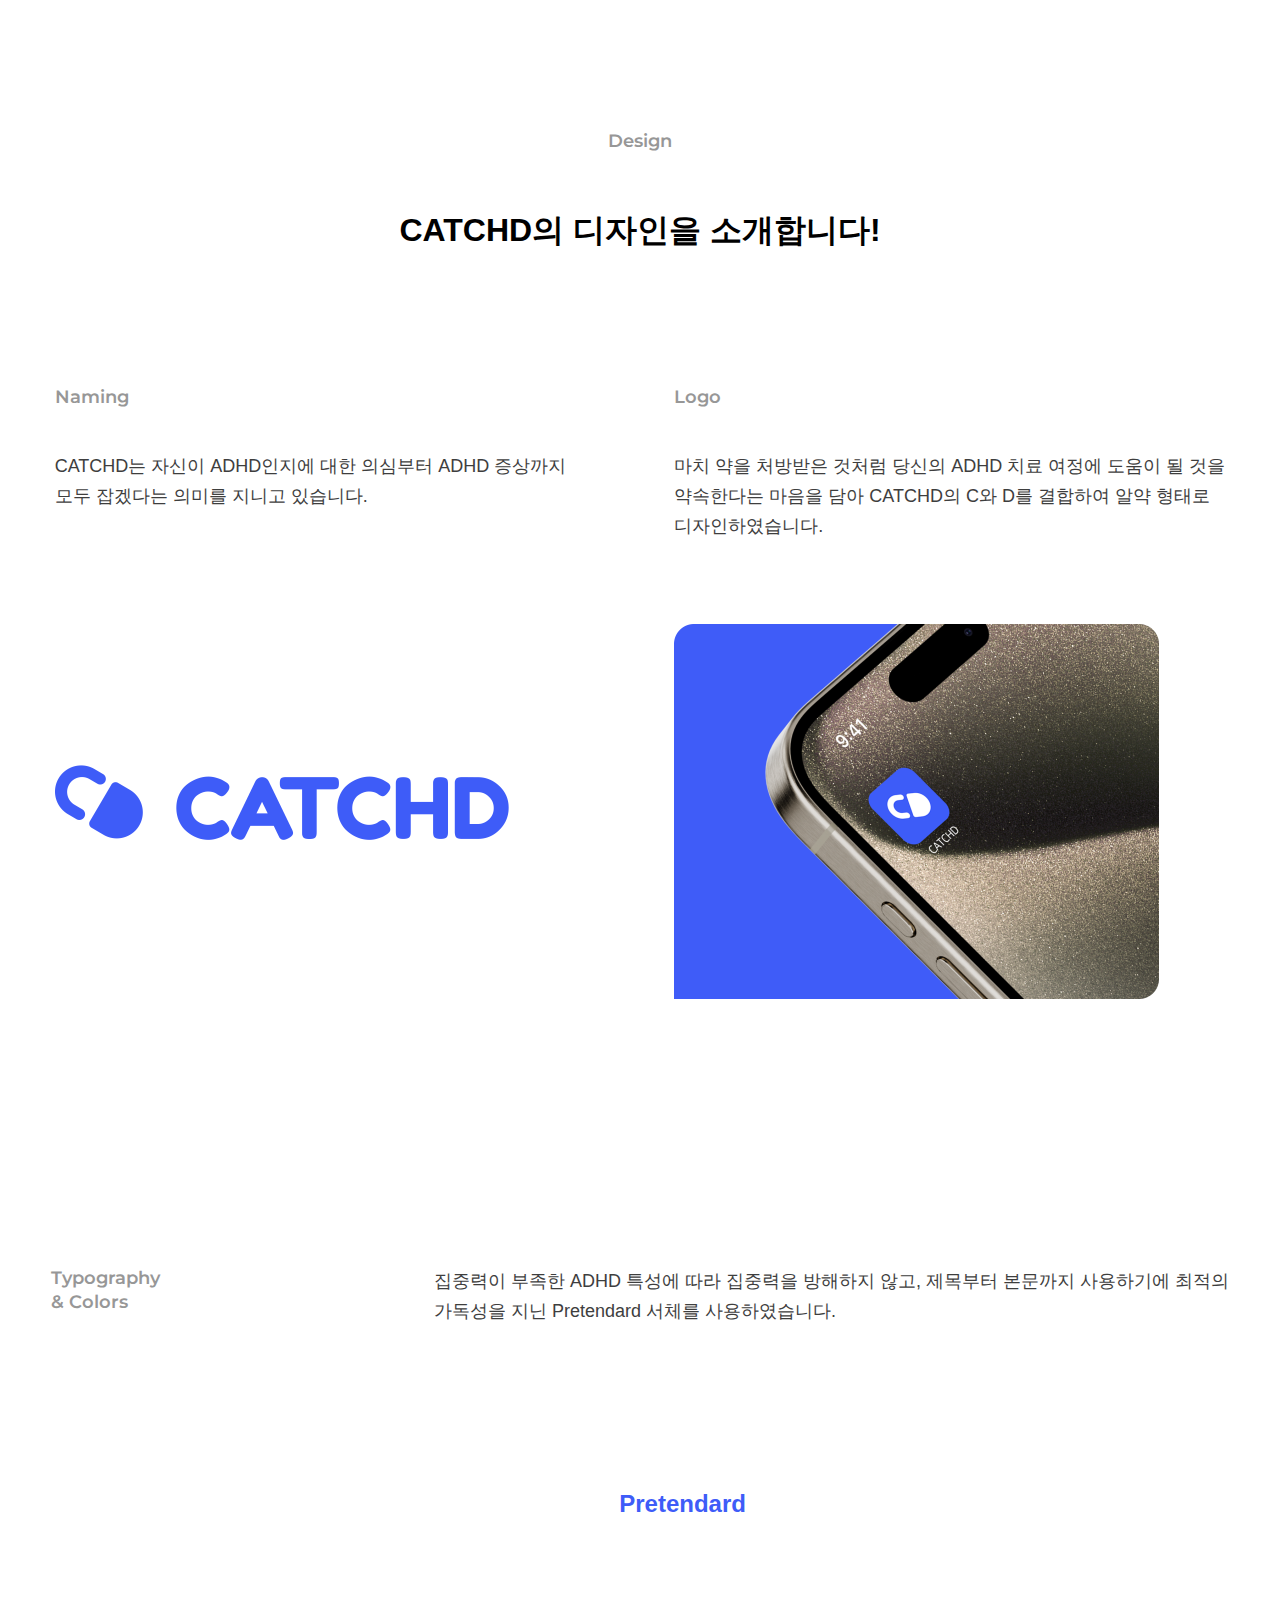
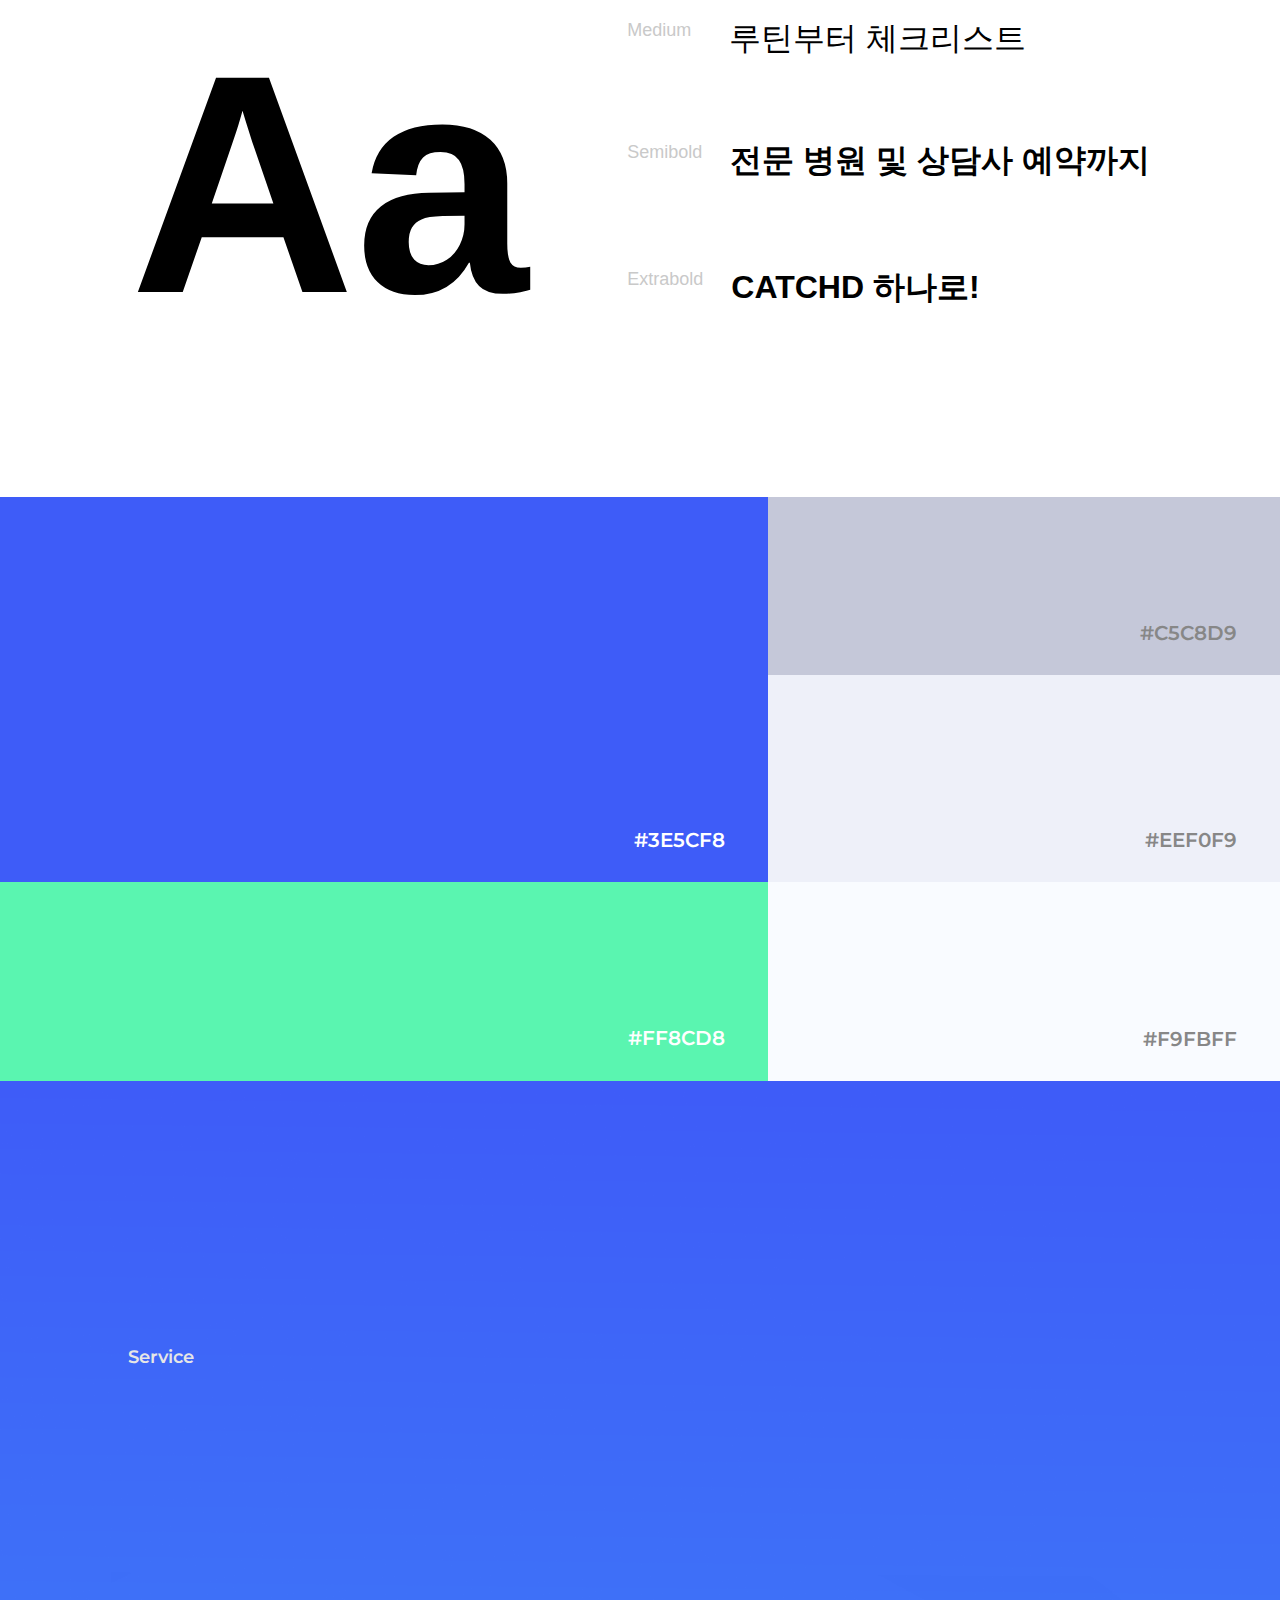
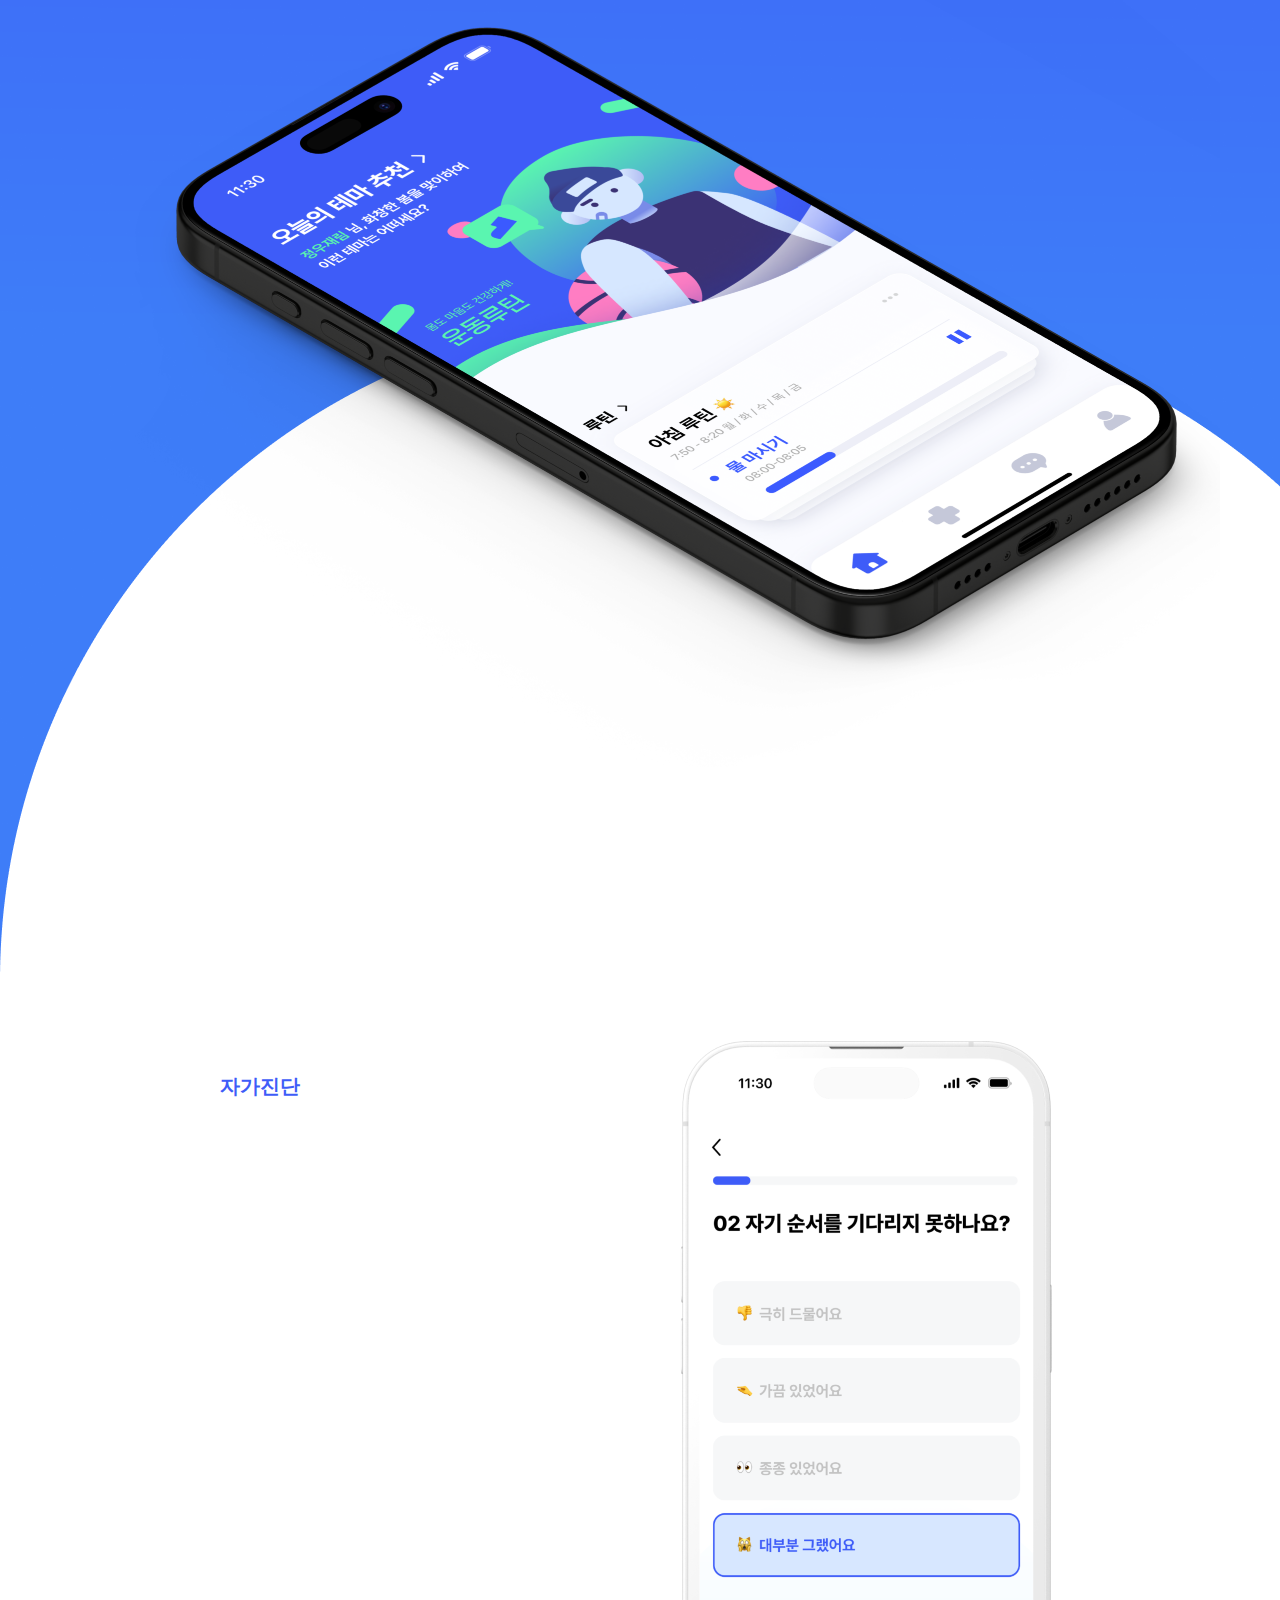
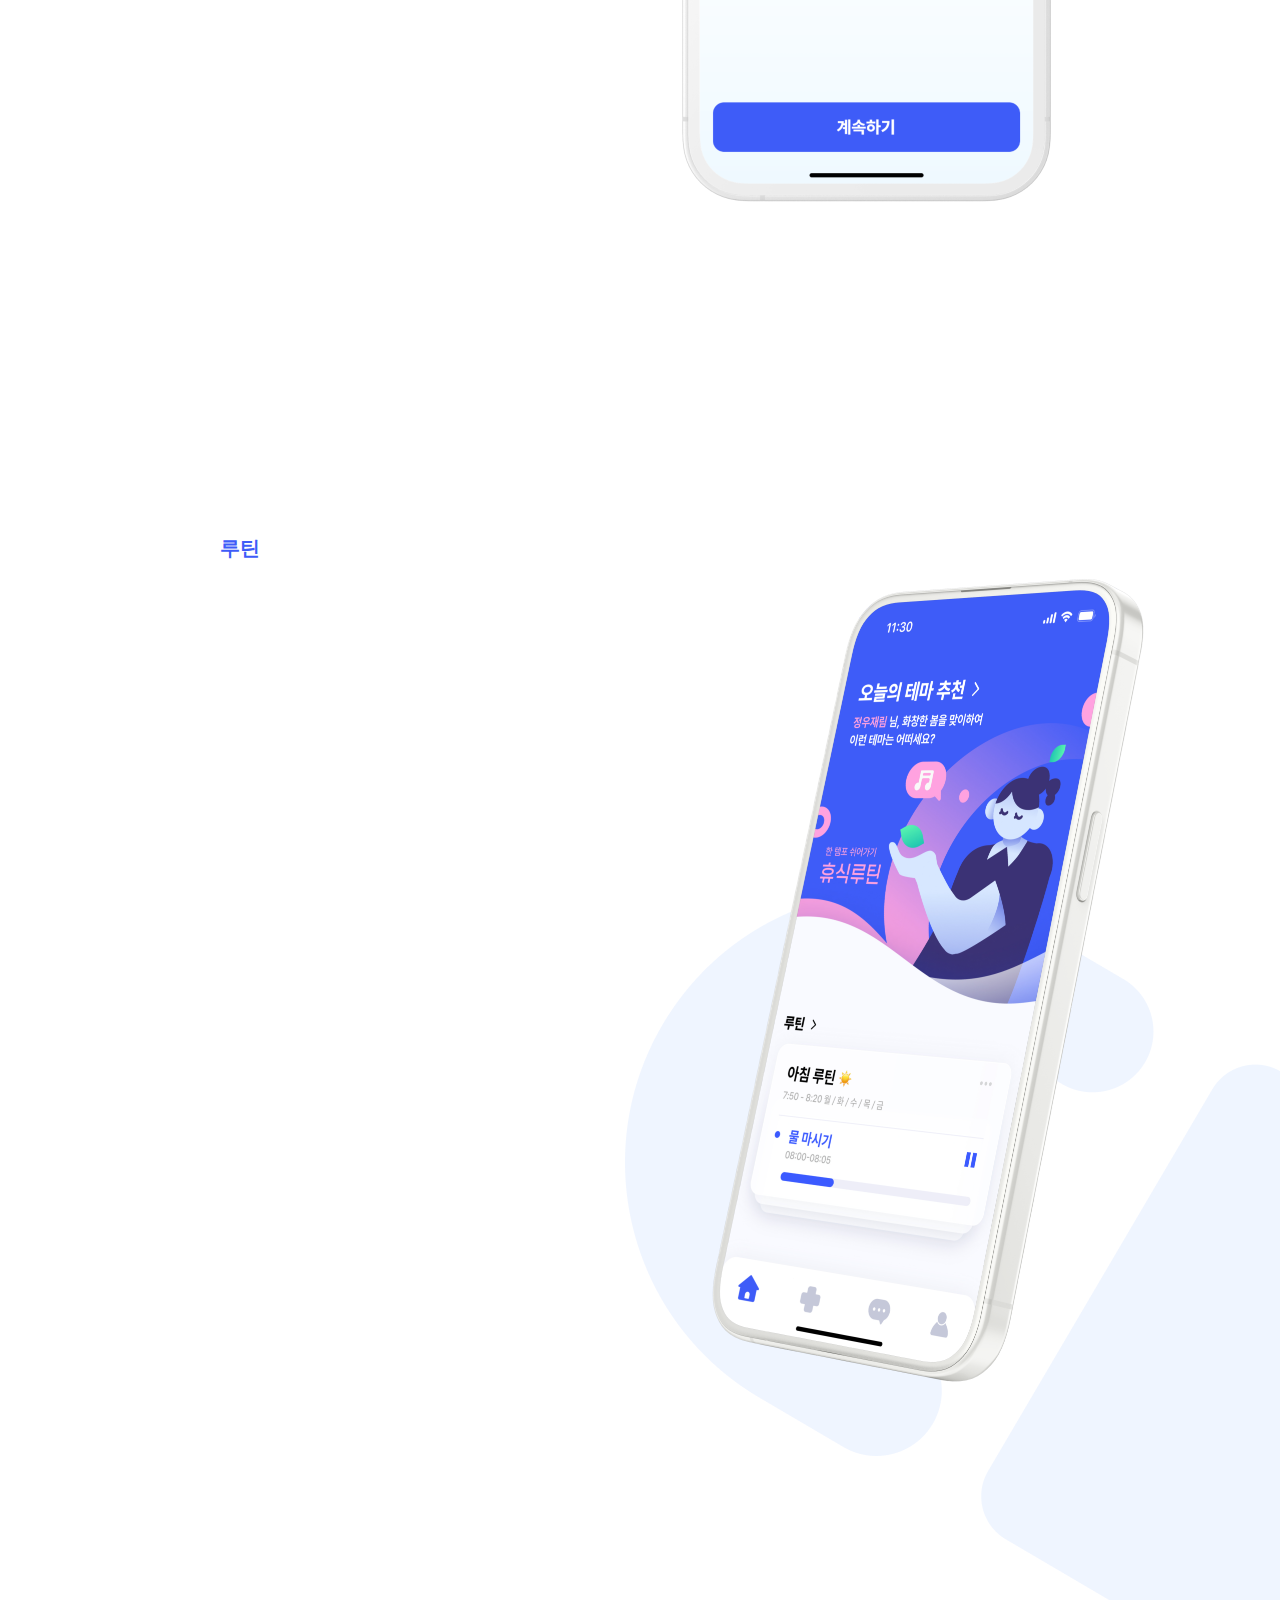
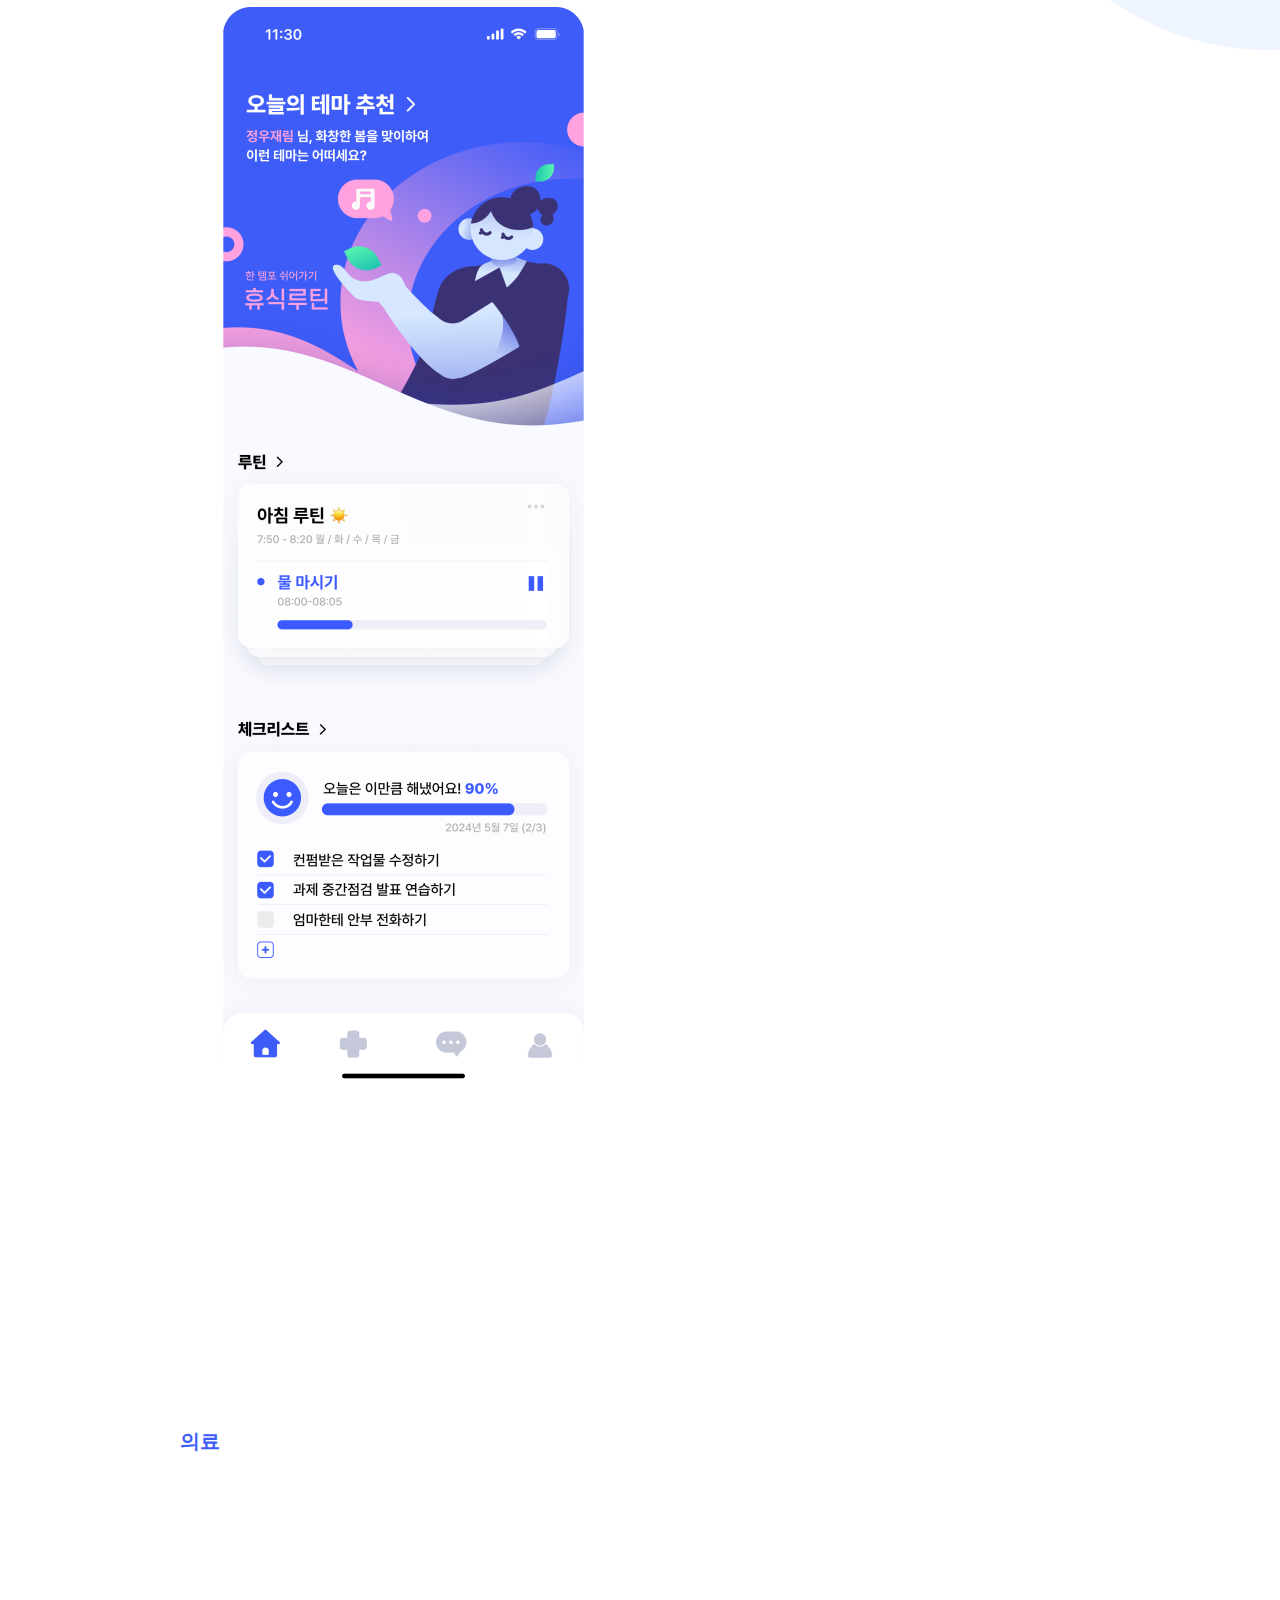
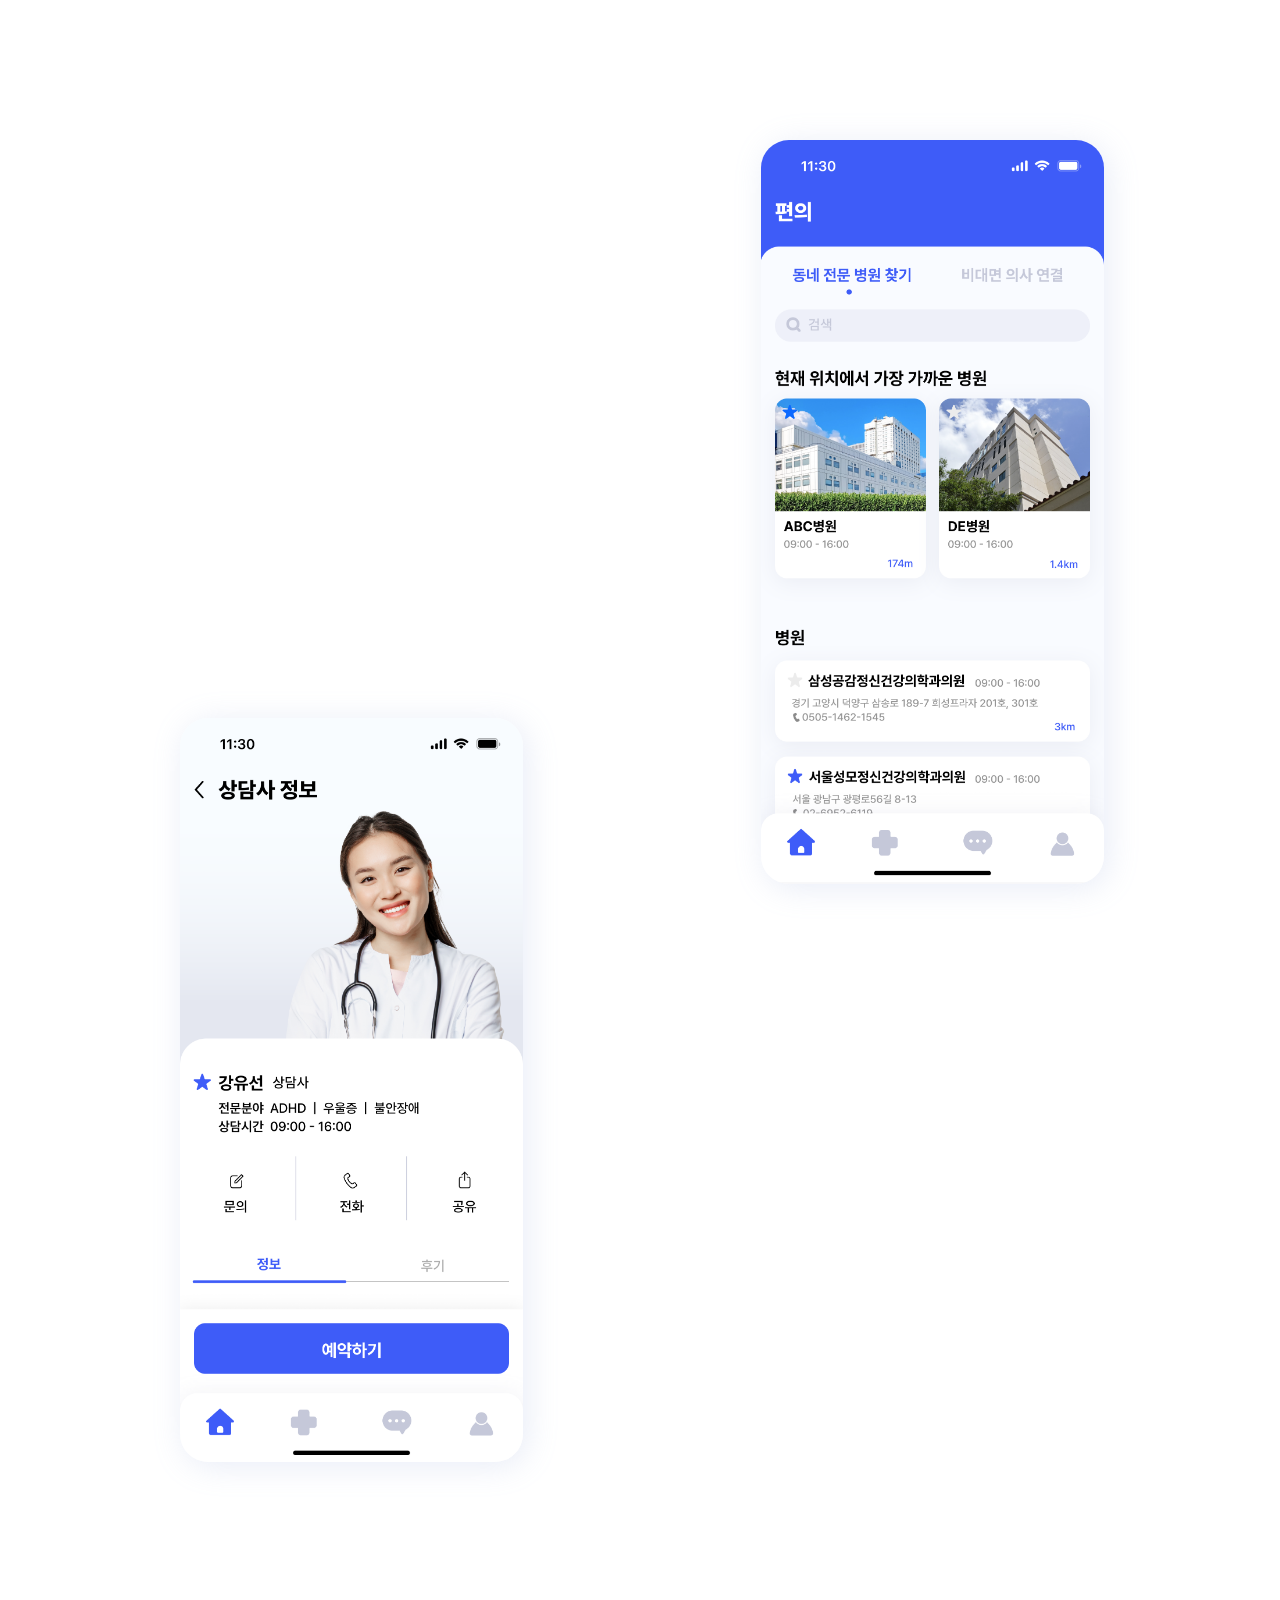
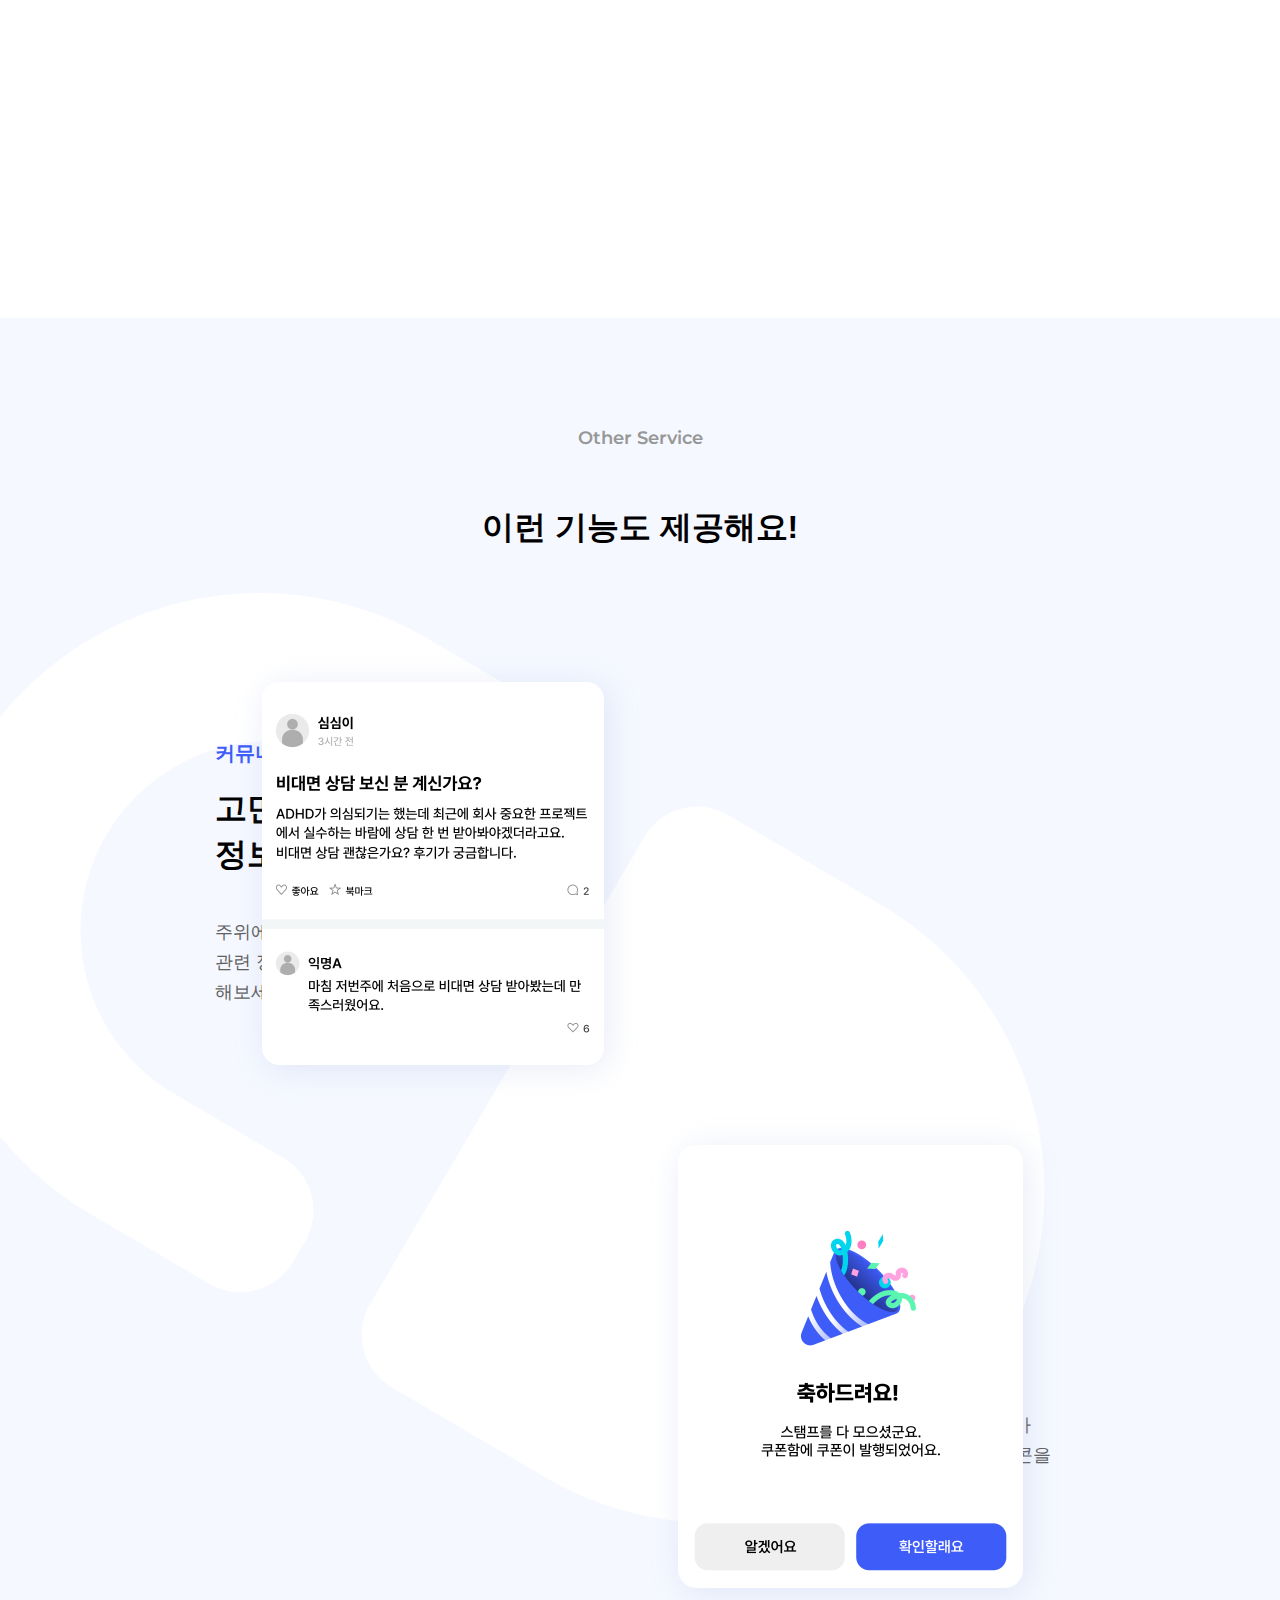
==== commit b617c010: "Update index.html" ====
--- a/index.html
+++ b/index.html
@@ -419,7 +419,7 @@
         </section><!--service section-->
 
         <section id="video" class="nav_section">
-            <iframe src="https://www.youtube.com/embed/ctSjvKX2Ov8?si=ZRFkjOB48DV65Iar" title="YouTube video player" frameborder="0" allow="accelerometer; autoplay; clipboard-write; encrypted-media; gyroscope; picture-in-picture; web-share" referrerpolicy="strict-origin-when-cross-origin" allowfullscreen></iframe>
+            <iframe src="https://www.youtube.com/embed/Rm7Zvljf-4w?si=lirCPzpuM2XG7B-P" title="YouTube video player" frameborder="0" allow="accelerometer; autoplay; clipboard-write; encrypted-media; gyroscope; picture-in-picture; web-share" referrerpolicy="strict-origin-when-cross-origin" allowfullscreen></iframe>
         </section><!--video section-->
 
         <section id="download">
--- a/css/main.css
+++ b/css/main.css
@@ -16,13 +16,20 @@
 MAIN
 =======================================================================================================*/
 #main {
-    background-image: url("../img/main/mainSection_bg.png");
-    background-repeat: no-repeat;
-    background-size: cover;
+    /*background-image: url("../img/main/mainSection_bg.png");*/
+    /*background-repeat: no-repeat;*/
+    /*background-size: cover;*/
     top: 122px;
-    width: auto;
     height: 968px;
     padding: 0 3rem;
+}
+.main_bg {
+    position: absolute;
+    top: 0;
+    left: 0;
+    width: 100%;
+    height: 100%;
+    z-index: -3;
 }
 #main #catchd_title {
     /*기본 설정*/
@@ -30,6 +37,7 @@
     justify-content: center;
     align-items: center;
     text-align: center;
+    z-index: 1;
     /*디자인*/
     color: #fff;
     font-family: "montserrat", sans-serif;
@@ -47,46 +55,379 @@
 }
 .mainApp_img {
     position: absolute;
-    top: 235px;
+    top: 245px;
     /*left: 410px;*/
-    width: 805px;
-    height: 837px;
+    width: 882.82px;
+    height: 711px;
     z-index: 5;
     /*keyframes*/
-    animation: marginUp 1.5s ease-in-out;
-}
-.mainImg_1 {
-    position: absolute;
-    top: 618px;
-    left: 310px;
-    /*margin-right: -300px;*/
-    width: 367px;
-    height: 159px;
-    /*keyframes*/
-    opacity: 0;
-    overflow: hidden; /* 애니메이션 전 내용이 보이지 않도록 숨김 */
-    /*animation: fadeIn 1.3s ease-in-out forwards,*/
-    /*    slide1 2s ease-in-out infinite;*/
-    /*animation: fadeIn 1.3s ease-in-out forwards,*/
-    /*    slide1 1.5s cubic-bezier(.34, .1, 1, 1) infinite;*/
-    animation: slide1 1.3s ease-in-out forwards;
-}
-.mainImg_2 {
-    position: absolute;
-    top: 710px;
-    left: 580px;
-    /*margin-top: 200px;*/
-    /*margin-left: -500px;*/
-    width: 528px;
-    height: 190px;
-    /*keyframes*/
-    opacity: 0;
-    overflow: hidden; /* 애니메이션 전 내용이 보이지 않도록 숨김 */
-    /*animation: slide2 3s ease-in-out infinite;*/
-    /*animation: fadeIn 1.3s ease-in-out forwards,*/
-    /*    slide2 2s ease-in-out infinite;*/
-    animation: slide2 1.3s ease-in-out forwards;
-}
+    animation: marginUp 1.5s ease-in-out, float 3s ease-in-out infinite;
+}
+/*.mainImg_1 {*/
+/*    position: absolute;*/
+/*    top: 618px;*/
+/*    left: 310px;*/
+/*    !*margin-right: -300px;*!*/
+/*    width: 367px;*/
+/*    height: 159px;*/
+/*    !*keyframes*!*/
+/*    opacity: 0;*/
+/*    overflow: hidden; !* 애니메이션 전 내용이 보이지 않도록 숨김 *!*/
+/*    !*animation: fadeIn 1.3s ease-in-out forwards,*!*/
+/*    !*    slide1 2s ease-in-out infinite;*!*/
+/*    !*animation: fadeIn 1.3s ease-in-out forwards,*!*/
+/*    !*    slide1 1.5s cubic-bezier(.34, .1, 1, 1) infinite;*!*/
+/*    animation: slide1 1.3s ease-in-out forwards;*/
+/*}*/
+/*.mainImg_2 {*/
+/*    position: absolute;*/
+/*    top: 710px;*/
+/*    left: 580px;*/
+/*    !*margin-top: 200px;*!*/
+/*    !*margin-left: -500px;*!*/
+/*    width: 528px;*/
+/*    height: 190px;*/
+/*    !*keyframes*!*/
+/*    opacity: 0;*/
+/*    overflow: hidden; !* 애니메이션 전 내용이 보이지 않도록 숨김 *!*/
+/*    !*animation: slide2 3s ease-in-out infinite;*!*/
+/*    !*animation: fadeIn 1.3s ease-in-out forwards,*!*/
+/*    !*    slide2 2s ease-in-out infinite;*!*/
+/*    animation: slide2 1.3s ease-in-out forwards;*/
+/*}*/
+
+/* particles
+======================================*/
+/*
+Copyright (c) 2024 by Yugam (https://codepen.io/pizza3/pen/evmVLm)
+
+Permission is hereby granted, free of charge, to any person obtaining a copy of this software and associated documentation files (the "Software"), to deal in the Software without restriction, including without limitation the rights to use, copy, modify, merge, publish, distribute, sublicense, and/or sell copies of the Software, and to permit persons to whom the Software is furnished to do so, subject to the following conditions:
+
+The above copyright notice and this permission notice shall be included in all copies or substantial portions of the Software.
+
+THE SOFTWARE IS PROVIDED "AS IS", WITHOUT WARRANTY OF ANY KIND, EXPRESS OR IMPLIED, INCLUDING BUT NOT LIMITED TO THE WARRANTIES OF MERCHANTABILITY, FITNESS FOR A PARTICULAR PURPOSE AND NONINFRINGEMENT. IN NO EVENT SHALL THE AUTHORS OR COPYRIGHT HOLDERS BE LIABLE FOR ANY CLAIM, DAMAGES OR OTHER LIABILITY, WHETHER IN AN ACTION OF CONTRACT, TORT OR OTHERWISE, ARISING FROM, OUT OF OR IN CONNECTION WITH THE SOFTWARE OR THE USE OR OTHER DEALINGS IN THE SOFTWARE.
+*/
+
+.left_particle {
+    position: absolute;
+}
+.particle1 {
+    position: absolute;
+    width: 10px;
+    height: 2.5px;
+    border-radius: 22.3em;
+    margin-top: 90px;
+    margin-left: 450px;
+    border-right: 0px;
+    background: #59F3AFFF;
+    animation: anim5 1s ease-out infinite, fadeIn 3s ease-out forwards;
+}
+.particle1:before {
+    content: "";
+    position: absolute;
+    width: 10px;
+    height: 2.5px;
+    border-radius: 22.3em;
+    border-right: 0px;
+    background: #59F3AFFF;
+    transform: rotate(90deg);
+}
+.particle2 {
+    position: absolute;
+    width: 17px;
+    height: 7.5px;
+    border-radius: 22.3em;
+    margin-top: 20px;
+    margin-left: 470px;
+    border-right: 0px;
+    background: #7bb3ff;
+    animation: anim6 1.3s linear infinite, fadeIn 3s ease-in-out forwards;
+}
+.particle2:before {
+    content: "";
+    position: absolute;
+    width: 17px;
+    height: 7.5px;
+    border-radius: 22.3em;
+    border-right: 0px;
+    background: #7bb3ff;
+    transform: rotate(90deg);
+}
+.particle3 {
+    position: absolute;
+    width: 10px;
+    height: 10px;
+    border-radius: 50%;
+    margin-top: 68px;
+    margin-left: 470px;
+    border-right: 0px;
+    background: #59f3af;
+    animation: anim4 1.4s linear infinite, fadeIn 3s ease-in-out forwards;
+}
+.wind1 {
+    position: absolute;
+    width: 90px;
+    height: 13px;
+    background: #7bb3ff;
+    border-radius: 22.3em;
+    margin-top: 70px;
+    margin-left: 470px;
+    transform: rotate(180deg);
+    animation: anim7 2.3s linear infinite, fadeIn 3s ease-in-out forwards;
+}
+.wind2 {
+    position: absolute;
+    width: 70px;
+    height: 10px;
+    background: #7bb3ff;
+    border-radius: 22.3em;
+    margin-top: 40px;
+    margin-left: 430px;
+    transform: rotate(180deg);
+    animation: anim8 2s linear infinite, fadeIn 2s ease-in-out forwards;
+}
+.wind3 {
+    position: absolute;
+    width: 60px;
+    height: 11px;
+    background: #7bb3ff;
+    border-radius: 22.3em;
+    margin-top: 100px;
+    margin-left: 460px;
+    transform: rotate(180deg);
+    animation: anim9 2s linear infinite, fadeIn 2.3s ease-in-out forwards;
+}
+@keyframes anim4 {
+    0% {
+        transform: translate(0, 0);
+    }
+    100% {
+        transform: translate(-130px, 0);
+    }
+}
+@keyframes anim5 {
+    0% {
+        transform: translate(0, 0);
+    }
+    100% {
+        transform: translate(-100px, 0) rotate(-180deg);
+    }
+}
+@keyframes anim6 {
+    0% {
+        transform: translate(0, 0);
+    }
+    100% {
+        transform: translate(-150px, 0) rotate(180deg);
+    }
+}
+@keyframes anim7 {
+    0% {
+        transform: translate(0, 0);
+        width: 10px;
+    }
+    50% {
+        width: 90px;
+    }
+    100% {
+        transform: translate(-70px, 0);
+        width: 10px;
+    }
+}
+@keyframes anim8 {
+    0% {
+        transform: translate(0, 0);
+        width: 10px;
+    }
+    50% {
+        width: 70px;
+    }
+    100% {
+        transform: translate(-70px, 0);
+        width: 30px;
+    }
+}
+@keyframes anim9 {
+    0% {
+        transform: translate(0, 0);
+        width: 10px;
+    }
+    50% {
+        width: 60px;
+    }
+    100% {
+        transform: translate(-70px, 0);
+        width: 10px;
+    }
+}
+
+/*.right_particle {*/
+/*    position: absolute;*/
+/*}*/
+.particle4 {
+    position: absolute;
+    top: 610px;
+    right: 570px;
+    width: 10px;
+    height: 2.5px;
+    border-radius: 22.3em;
+    /*margin-top: 210px;*/
+    /*margin-left: 890px;*/
+    border-right: 0;
+    background: #FBA0DBFF;
+    animation: anim12 1s ease-out infinite, fadeIn 3s ease-out forwards;
+}
+.particle4:before {
+    content: "";
+    position: absolute;
+    width: 10px;
+    height: 2.5px;
+    border-radius: 22.3em;
+    border-right: 0px;
+    background: #FBA0DBFF;
+    transform: rotate(90deg);
+}
+.particle5 {
+    position: absolute;
+    top: 480px;
+    /*left: 910px;*/
+    right: 510px;
+    width: 17px;
+    height: 7.5px;
+    border-radius: 22.3em;
+    /*margin-top: 140px;*/
+    /*margin-left: 910px;*/
+    border-right: 0px;
+    background: #7bb3ff;
+    animation: anim13 1.3s linear infinite, fadeIn 3s ease-in-out forwards;
+}
+.particle5:before {
+    content: "";
+    position: absolute;
+    width: 17px;
+    height: 7.5px;
+    border-radius: 22.3em;
+    border-right: 0px;
+    background: #7bb3ff;
+    transform: rotate(90deg);
+}
+.particle6 {
+    position: absolute;
+    top: 570px;
+    right: 570px;
+    width: 10px;
+    height: 10px;
+    border-radius: 50%;
+    /*margin-top: 188px;*/
+    /*margin-left: 910px;*/
+    border-right: 0px;
+    background: #fba0db;
+    animation: anim14 1.4s linear infinite, fadeIn 3s ease-in-out forwards;
+}
+.wind4 {
+    position: absolute;
+    top: 530px;
+    right: 550px;
+    width: 90px;
+    height: 13px;
+    background: #7bb3ff;
+    border-radius: 22.3em;
+    /*margin-top: 190px;*/
+    /*margin-left: 910px;*/
+    transform: rotate(180deg);
+    animation: anim15 2.3s linear infinite, fadeIn 3s ease-in-out forwards;
+}
+.wind5 {
+    position: absolute;
+    top: 555px;
+    right: 520px;
+    width: 70px;
+    height: 10px;
+    background: #7bb3ff;
+    border-radius: 22.3em;
+    /*margin-top: 160px;*/
+    /*margin-left: 870px;*/
+    transform: rotate(180deg);
+    animation: anim16 2s linear infinite, fadeIn 2s ease-in-out forwards;
+}
+.wind6 {
+    position: absolute;
+    top: 590px;
+    right: 570px;
+    width: 60px;
+    height: 11px;
+    background: #7bb3ff;
+    border-radius: 22.3em;
+    /*margin-top: 220px;*/
+    /*margin-left: 900px;*/
+    transform: rotate(180deg);
+    animation: anim17 2s linear infinite, fadeIn 2.3s ease-in-out forwards;
+}
+@keyframes anim12 {
+    0% {
+        transform: translate(0, 0);
+    }
+    100% {
+        transform: translate(130px, 0);
+    }
+}
+@keyframes anim13 {
+    0% {
+        transform: translate(0, 0);
+    }
+    100% {
+        transform: translate(100px, 0) rotate(-180deg);
+    }
+}
+@keyframes anim14 {
+    0% {
+        transform: translate(0, 0);
+    }
+    100% {
+        transform: translate(150px, 0) rotate(180deg);
+    }
+}
+@keyframes anim15 {
+    0% {
+        transform: translate(0, 0);
+        width: 10px;
+    }
+    50% {
+        width: 90px;
+    }
+    100% {
+        transform: translate(70px, 0);
+        width: 10px;
+    }
+}
+@keyframes anim16 {
+    0% {
+        transform: translate(0, 0);
+        width: 10px;
+    }
+    50% {
+        width: 70px;
+    }
+    100% {
+        transform: translate(70px, 0);
+        width: 30px;
+    }
+}
+@keyframes anim17 {
+    0% {
+        transform: translate(0, 0);
+        width: 10px;
+    }
+    50% {
+        width: 60px;
+    }
+    100% {
+        transform: translate(70px, 0);
+        width: 10px;
+    }
+}
+/*=====================================================*/
+
 .topScroll {
     background: none;
     border: none;
@@ -1183,6 +1524,8 @@
     display: flex;
     align-items: center;
     margin-top: 13px;
+    background: none;
+    border: none;
     cursor: pointer;
 }
 .download_contents p {
@@ -1225,10 +1568,10 @@
 /* 메인 이미지 위로 올라오는 효과 */
 @keyframes marginUp {
     from {
-        top: 370px;
+        top: 400px;
     }
     to {
-        top: 235px;
+        top: 245px;
     }
 }
 /* mainImg_1, 2 slide effect */
